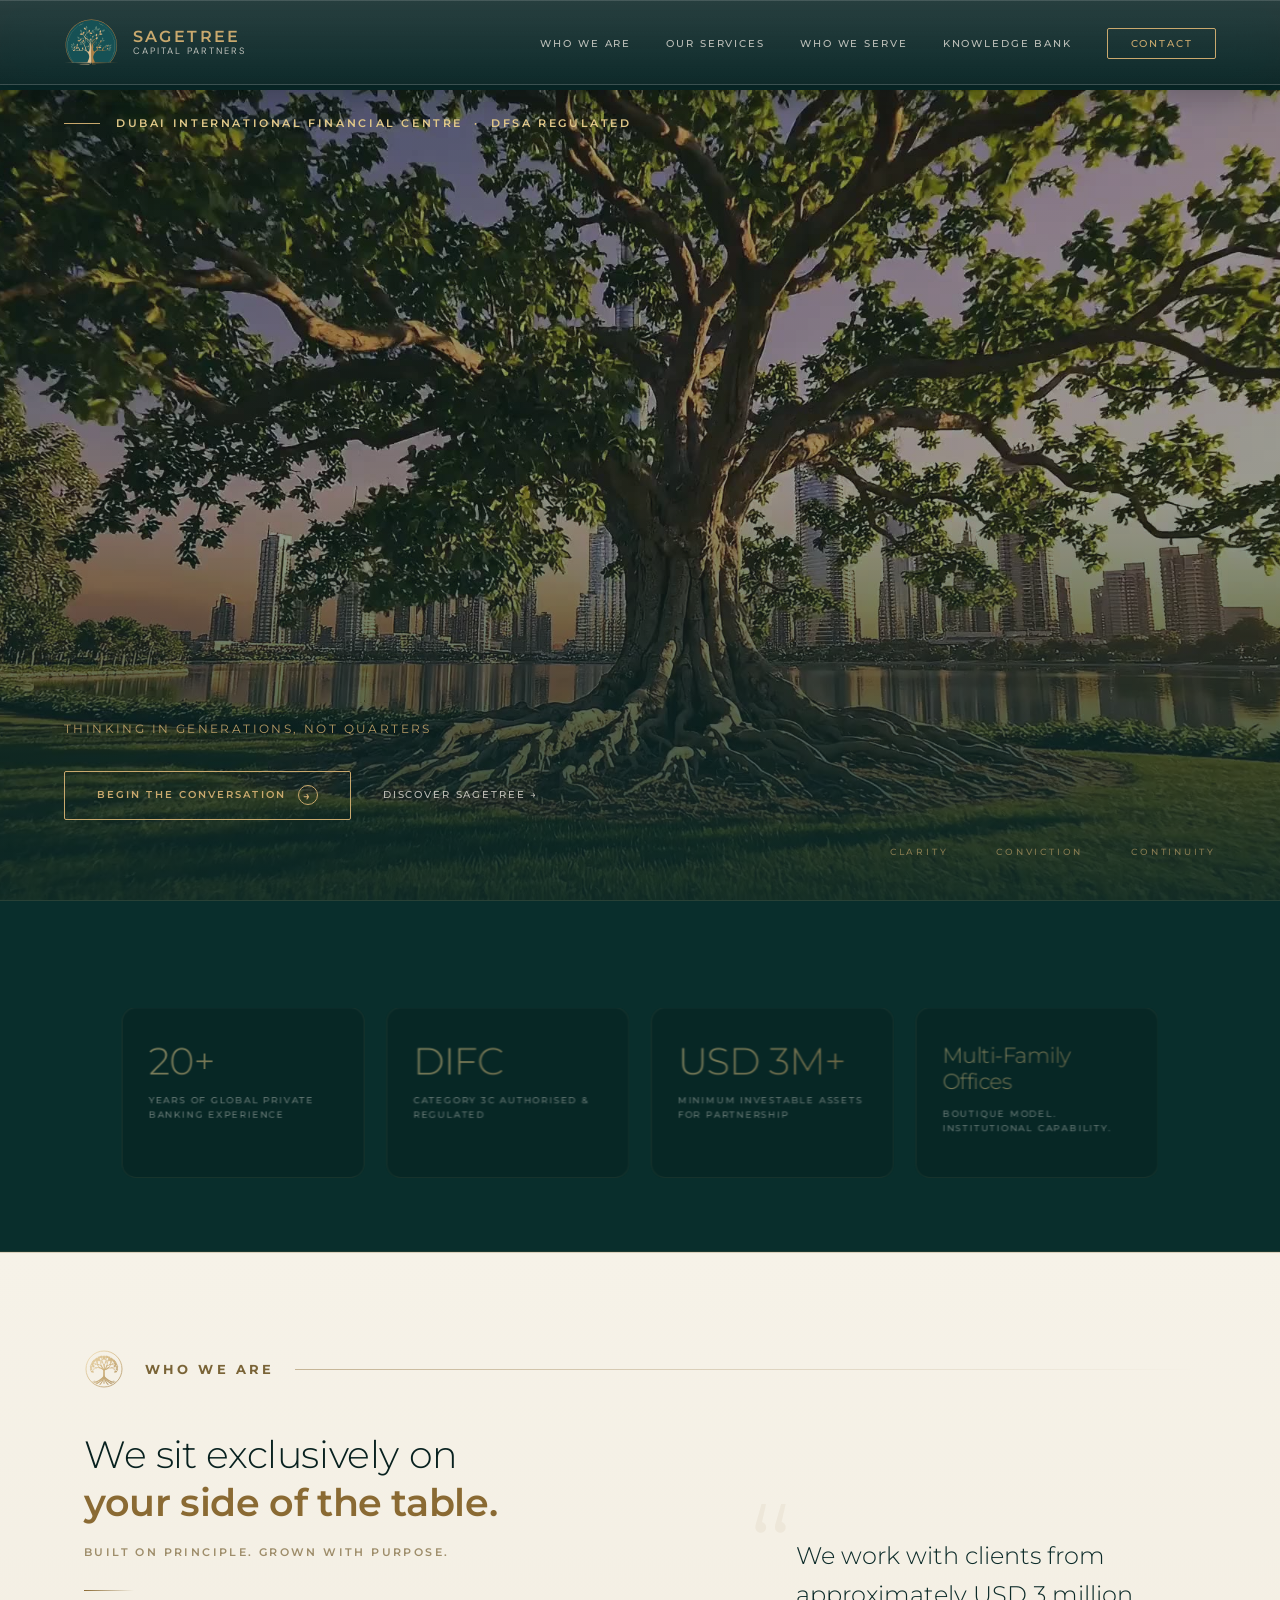
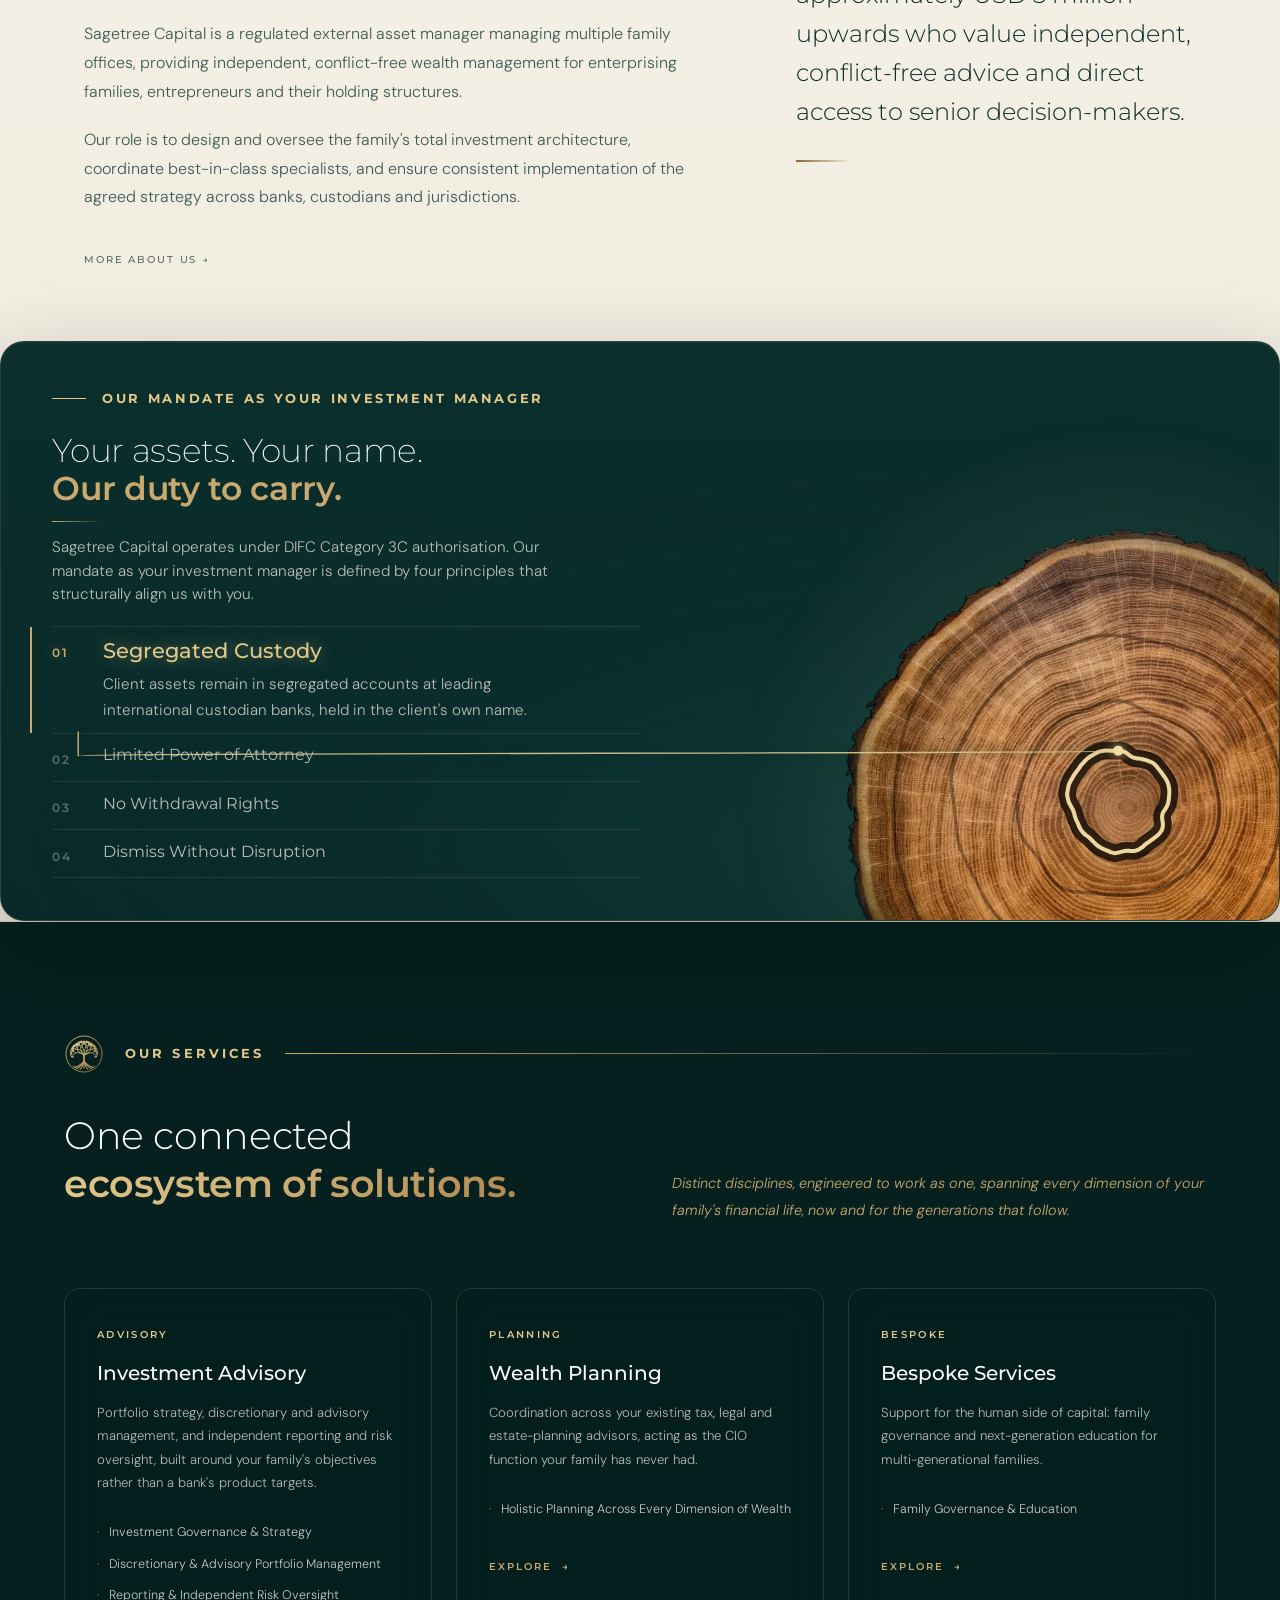
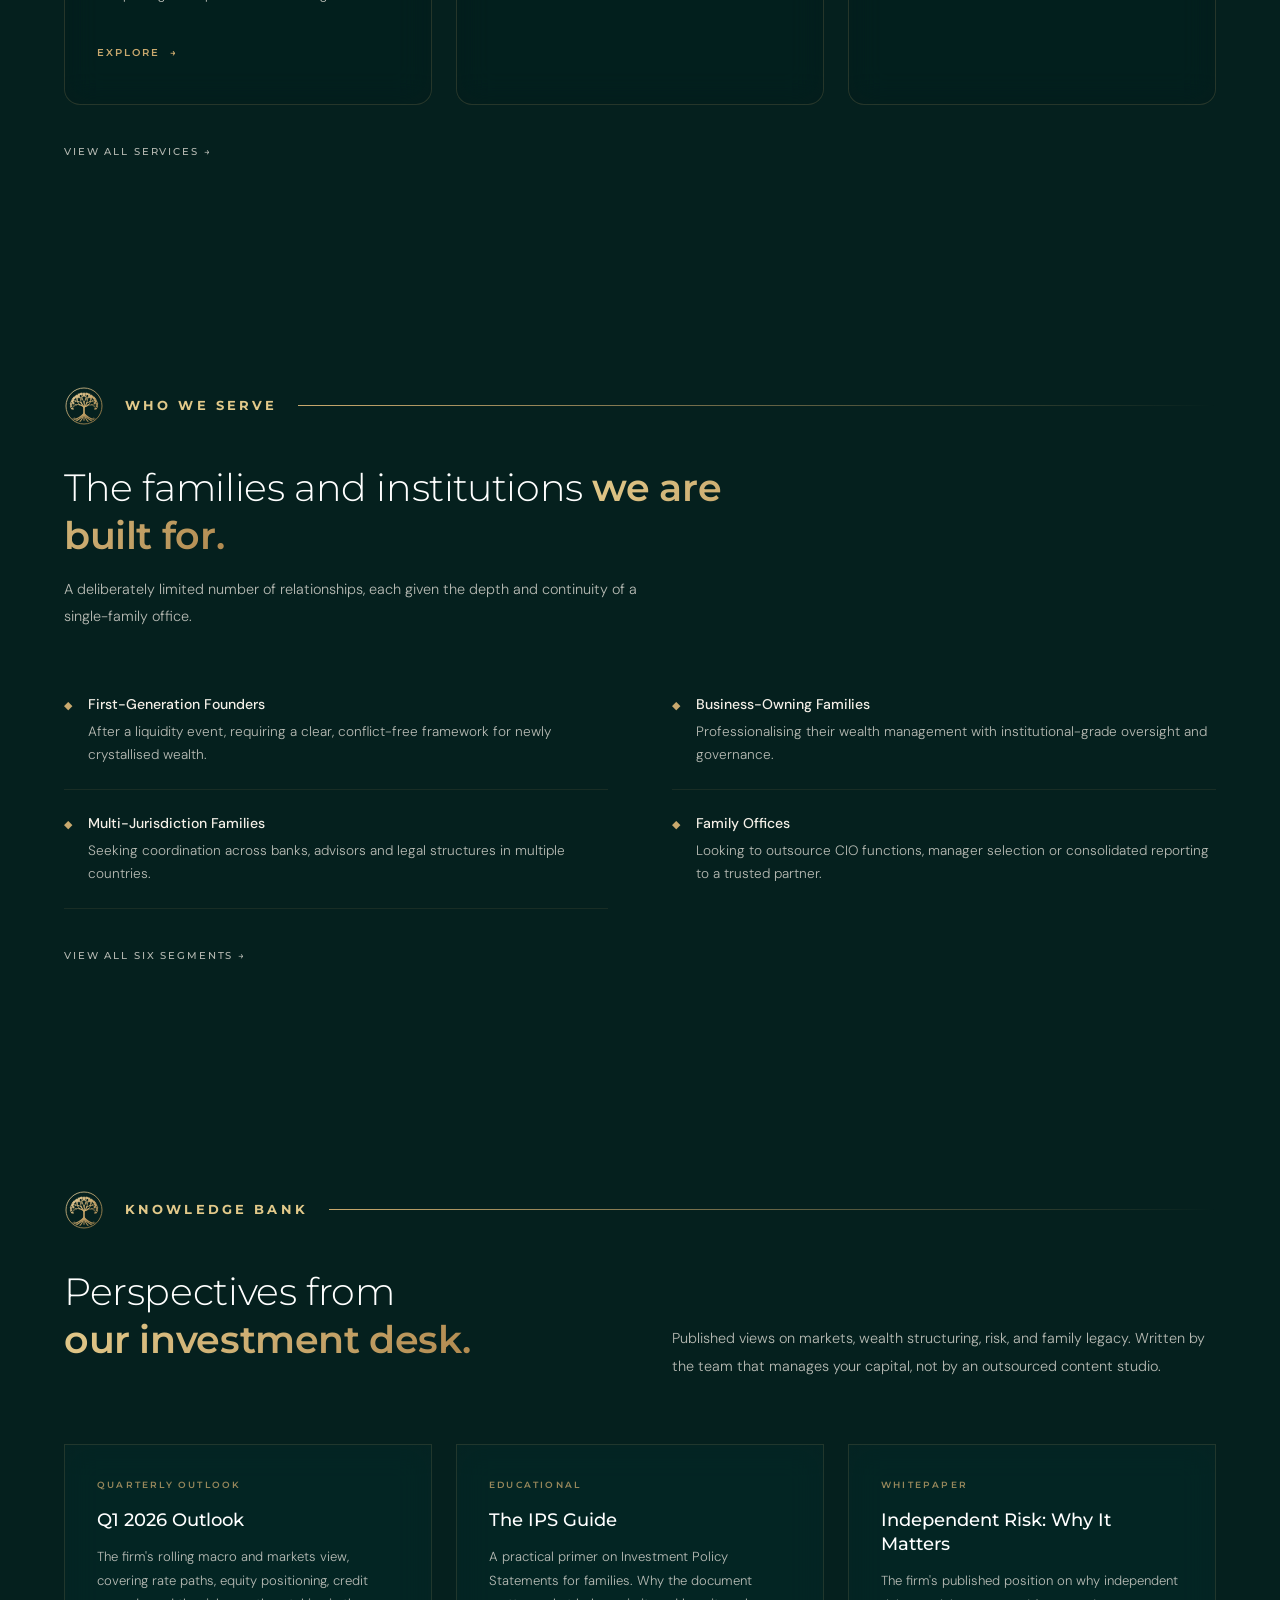
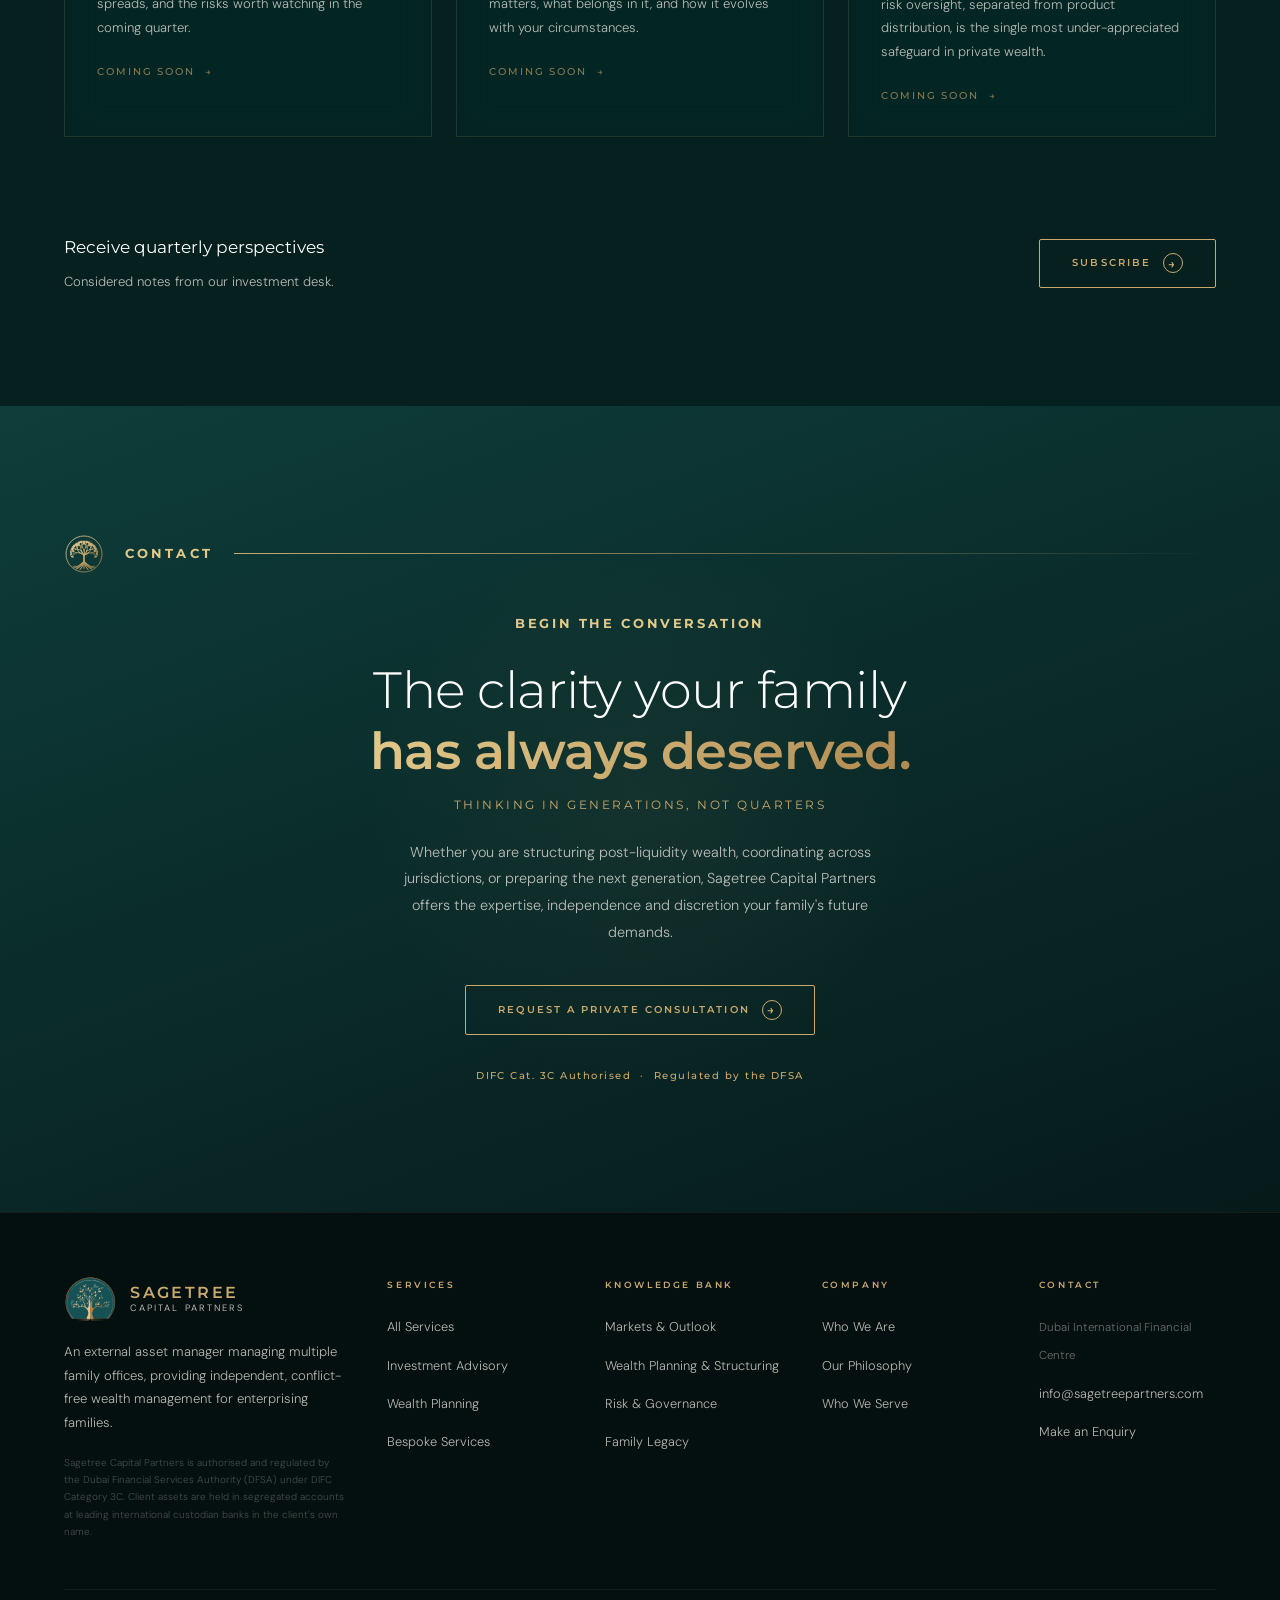
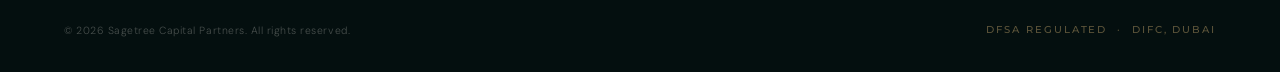
==== index.html @ c0adf14b "Hand the hero off to the stat cards as it docks The hero already resolved its surrounding ground to " ====
<!DOCTYPE html>
<html lang="en">
<head>
  <meta charset="UTF-8" />
  <meta name="viewport" content="width=device-width, initial-scale=1.0" />
  <title>Sagetree Capital Partners: Independent External Asset Manager</title>
  <link rel="icon" type="image/svg+xml" href="favicon.svg" />
  <link rel="icon" type="image/png" sizes="32x32" href="favicon-32.png" />
  <link rel="icon" href="favicon.ico" sizes="any" />
  <link rel="apple-touch-icon" href="apple-touch-icon.png" />
  <link rel="preload" as="image" href="hero-poster.jpg?v=2" fetchpriority="high" />
  <link rel="stylesheet" href="sections.css?v=18" />
  <meta name="description" content="Sagetree Capital Partners is an independent external asset manager in the DIFC, Dubai, delivering conflict-free investment advisory, wealth planning and bespoke services for families and institutions." />
  <meta property="og:type" content="website" />
  <meta property="og:site_name" content="Sagetree Capital Partners" />
  <meta property="og:title" content="Sagetree Capital Partners: Independent External Asset Manager" />
  <meta property="og:description" content="Sagetree Capital Partners is an independent external asset manager in the DIFC, Dubai, delivering conflict-free investment advisory, wealth planning and bespoke services for families and institutions." />
  <meta property="og:url" content="https://www.sagetreepartners.com/" />
  <meta property="og:image" content="https://www.sagetreepartners.com/og-image.png" />
  <meta property="og:image:width" content="1200" />
  <meta property="og:image:height" content="630" />
  <meta property="og:image:alt" content="Sagetree Capital Partners" />
  <meta name="twitter:card" content="summary_large_image" />
  <meta name="twitter:title" content="Sagetree Capital Partners: Independent External Asset Manager" />
  <meta name="twitter:description" content="Sagetree Capital Partners is an independent external asset manager in the DIFC, Dubai, delivering conflict-free investment advisory, wealth planning and bespoke services for families and institutions." />
  <meta name="twitter:image" content="https://www.sagetreepartners.com/og-image.png" />
  <link rel="canonical" href="https://www.sagetreepartners.com/" />
  <link rel="preconnect" href="https://fonts.googleapis.com" />
  <link rel="preconnect" href="https://fonts.gstatic.com" crossorigin />
  <link href="https://fonts.googleapis.com/css2?family=Montserrat:wght@200;300;400;500;600;700&family=DM+Sans:ital,wght@0,300;0,400;0,500;1,300&display=swap" rel="stylesheet" />
  <style>
    *, *::before, *::after { box-sizing: border-box; margin: 0; padding: 0; }
    :root {
      --teal-deep:  #082828; --teal-mid: #0e3d3a; --teal-light: #1a5550;
      --gold: #c9a96e; --gold-light: #e2c98a; --gold-glow: rgba(201,169,110,0.25);
      --cream: #f5f0e8; --white: #ffffff; --muted: rgba(245,240,232,0.74);
      --heading: 'Montserrat', sans-serif; --body: 'DM Sans', sans-serif;
      --hdr: 90px;
    }
    html { scroll-behavior: smooth; background: #05201e; }
    /* ── AMBIENT BACKGROUND GLOW ──────────────────── */
    .bg { position: fixed; inset: 0; z-index: -1; pointer-events: none; overflow: hidden; }
    .bg .orb { position: absolute; will-change: transform; }
    .bg .orb i { display: block; width: 100%; height: 100%; border-radius: 50%; will-change: transform, opacity; }
    .orb.a { width: 46vw; height: 46vw; top: -10vh; left: -8vw; }
    .orb.a i { background: radial-gradient(circle at center, rgba(201,169,110,0.30) 0%, rgba(201,169,110,0.13) 34%, transparent 62%); animation: breatheA 11s ease-in-out infinite; }
    .orb.b { width: 44vw; height: 44vw; top: -8vh; right: -10vw; }
    .orb.b i { background: radial-gradient(circle at center, rgba(26,90,84,0.72) 0%, rgba(26,90,84,0.32) 38%, transparent 64%); animation: breatheB 14s ease-in-out infinite; }
    .orb.c { width: 48vw; height: 48vw; bottom: -12vh; left: -6vw; }
    .orb.c i { background: radial-gradient(circle at center, rgba(226,201,138,0.22) 0%, rgba(226,201,138,0.09) 34%, transparent 60%); animation: breatheC 12.5s ease-in-out infinite; }
    .orb.d { width: 42vw; height: 42vw; bottom: -8vh; right: -6vw; }
    .orb.d i { background: radial-gradient(circle at center, rgba(32,100,92,0.78) 0%, rgba(32,100,92,0.34) 40%, transparent 64%); animation: breatheD 15.5s ease-in-out infinite; }
    @keyframes breatheA { 0%,100% { transform: translate(0,0) scale(0.9); opacity: .45 } 50% { transform: translate(3vw,2vh) scale(1.22); opacity: .95 } }
    @keyframes breatheB { 0%,100% { transform: translate(0,0) scale(1.16); opacity: .92 } 50% { transform: translate(-2vw,-2vh) scale(0.84); opacity: .5 } }
    @keyframes breatheC { 0%,100% { transform: translate(0,0) scale(0.88); opacity: .5 } 50% { transform: translate(2vw,-3vh) scale(1.18); opacity: .92 } }
    @keyframes breatheD { 0%,100% { transform: translate(0,0) scale(1.12); opacity: .55 } 50% { transform: translate(-3vw,2vh) scale(0.88); opacity: .95 } }
    @media (prefers-reduced-motion: reduce) { .bg .orb i { animation: none; } }
    body { background: transparent; color: var(--cream); font-family: var(--body); font-weight: 300; line-height: 1.75; overflow-x: hidden; }
    ::-webkit-scrollbar { width: 4px; } ::-webkit-scrollbar-track { background: var(--teal-deep); } ::-webkit-scrollbar-thumb { background: var(--gold); border-radius: 2px; }

    /* ── NAV ───────────────────────────────────────── */
    nav { position: fixed; top: 0; left: 0; right: 0; z-index: 999; display: flex; align-items: center; justify-content: space-between; padding: 1.2rem 4rem; background: linear-gradient(180deg, rgba(255,255,255,0.14) 0%, rgba(255,255,255,0.04) 100%), linear-gradient(180deg, rgba(6,28,28,0.72) 0%, rgba(6,28,28,0.62) 100%); backdrop-filter: blur(22px) saturate(180%); -webkit-backdrop-filter: blur(22px) saturate(180%); border-bottom: 1px solid rgba(255,255,255,0.09); box-shadow: 0 8px 30px rgba(3,18,18,0.28), inset 0 1px 0 rgba(255,255,255,0.14); transition: padding 0.4s ease, background 0.4s ease, box-shadow 0.4s ease, backdrop-filter 0.4s ease; }
    nav.scrolled { padding: 0.8rem 4rem; background: linear-gradient(180deg, rgba(255,255,255,0.16) 0%, rgba(255,255,255,0.05) 100%), linear-gradient(180deg, rgba(6,28,28,0.86) 0%, rgba(6,28,28,0.78) 100%); backdrop-filter: blur(30px) saturate(190%); -webkit-backdrop-filter: blur(30px) saturate(190%); box-shadow: 0 10px 38px rgba(3,18,18,0.40), inset 0 1px 0 rgba(255,255,255,0.16); }
    .nav-logo { display: flex; align-items: center; gap: 0.85rem; text-decoration: none; }
    .nav-logo img { height: 46px; width: auto; object-fit: contain; }
    .nav-logo-text { display: flex; flex-direction: column; line-height: 1.15; }
    .nav-logo-text span:first-child { font-family: var(--heading); font-size: 1rem; font-weight: 600; letter-spacing: 0.15em; text-transform: uppercase; color: var(--gold); }
    .nav-logo-text span:last-child { font-size: 0.58rem; font-weight: 400; letter-spacing: 0.22em; text-transform: uppercase; color: var(--muted); }
    .nav-links { display: flex; align-items: center; gap: 2.2rem; list-style: none; }
    .nav-links a { text-decoration: none; font-family: var(--heading); font-size: 0.65rem; font-weight: 500; letter-spacing: 0.18em; text-transform: uppercase; color: var(--muted); transition: color 0.3s; position: relative; }
    .nav-links a::after { content: ''; position: absolute; bottom: -4px; left: 0; right: 0; height: 1px; background: var(--gold); transform: scaleX(0); transform-origin: left; transition: transform 0.3s ease; }
    .nav-links a:hover { color: var(--gold); } .nav-links a:hover::after { transform: scaleX(1); }
    .nav-cta { padding: 0.5rem 1.4rem !important; border: 1px solid var(--gold) !important; color: var(--gold) !important; border-radius: 2px; transition: background 0.3s, color 0.3s, box-shadow 0.3s !important; cursor: pointer; }
    .nav-cta:hover { background: var(--gold) !important; color: var(--teal-deep) !important; box-shadow: 0 0 18px var(--gold-glow) !important; }
    .nav-cta::after { display: none !important; }

    /* ── HERO (VIDEO) ──────────────────────────────── */
    .hero { min-height: 100vh; display: flex; flex-direction: column; justify-content: flex-end; padding: calc(var(--hdr) + 1.5rem) 4rem 5rem; position: relative; overflow: hidden; background: var(--teal-deep); }
    .hero-video-wrap { position: absolute; top: var(--hdr); left: 0; right: 0; bottom: 0; z-index: 0; }
    .hero-video-wrap video { width: 100%; height: 100%; object-fit: cover; object-position: center top; opacity: 0.75; }
    .hero-overlay { position: absolute; top: var(--hdr); left: 0; right: 0; bottom: 0; background: linear-gradient(to top, rgba(8,40,40,0.85) 0%, rgba(8,40,40,0.2) 50%, rgba(8,40,40,0.15) 100%); z-index: 1; }
    .hero-content { position: relative; z-index: 2; max-width: 760px; display: flex; flex-direction: column; flex: 1; justify-content: space-between; }
    .hero-label { font-family: var(--heading); font-size: 0.68rem; font-weight: 600; letter-spacing: 0.24em; text-transform: uppercase; color: var(--gold-light); margin-bottom: 0.5rem; display: flex; align-items: center; gap: 1rem; }
    .hero-risk-strip { font-family: var(--heading); font-size: 0.55rem; font-weight: 400; letter-spacing: 0.28em; text-transform: uppercase; color: rgba(245,240,232,0.55); margin-bottom: 0; padding-left: 52px; }
    .hero-label::before { content: ''; display: block; width: 36px; height: 1px; background: var(--gold); }
    .hero-title { font-family: var(--heading); font-size: clamp(2.2rem, 4.5vw, 4rem); font-weight: 300; line-height: 1.18; color: var(--white); margin-bottom: 1rem; letter-spacing: -0.01em; text-shadow: 0 2px 20px rgba(6,28,28,0.7); }
    .hero-title strong { font-weight: 600; color: var(--gold); }
    .hero-tagline { font-family: var(--heading); font-size: 0.75rem; font-weight: 400; letter-spacing: 0.2em; text-transform: uppercase; color: var(--gold); opacity: 0.9; margin-bottom: 2rem; text-shadow: 0 1px 8px rgba(6,28,28,0.8); }
    .hero-subtitle { font-size: 0.95rem; font-weight: 300; line-height: 1.85; color: var(--muted); max-width: 580px; margin-bottom: 1.6rem; }
    .hero-bullets { list-style: none; margin-bottom: 2.8rem; }
    .hero-bullets li { font-size: 0.82rem; font-weight: 300; color: var(--muted); padding: 0.35rem 0; display: flex; align-items: flex-start; gap: 0.75rem; }
    .hero-bullets li::before { content: '·'; color: var(--gold); flex-shrink: 0; margin-top: 0.05rem; font-size: 1.4rem; line-height: 0.5; }
    .hero-actions { display: flex; align-items: center; gap: 2rem; flex-wrap: wrap; }
    .hero-pillars { position: absolute; bottom: 2.5rem; right: 4rem; display: flex; gap: 3rem; z-index: 2; }
    .hero-pillar { font-family: var(--heading); font-size: 0.58rem; font-weight: 500; letter-spacing: 0.3em; text-transform: uppercase; color: var(--gold); opacity: 0.6; }

    /* ── BUTTONS ───────────────────────────────────── */
    .btn-primary { display: inline-flex; align-items: center; gap: 0.75rem; padding: 0.85rem 2rem; background: transparent; border: 1px solid var(--gold); color: var(--gold); text-decoration: none; font-family: var(--heading); font-size: 0.65rem; font-weight: 600; letter-spacing: 0.2em; text-transform: uppercase; border-radius: 2px; transition: all 0.35s ease; position: relative; overflow: hidden; cursor: pointer; }
    .btn-primary::before { content: ''; position: absolute; inset: 0; background: var(--gold); transform: translateX(-101%); transition: transform 0.35s ease; z-index: 0; }
    .btn-primary span, .btn-primary .arrow-icon { position: relative; z-index: 1; }
    .btn-primary:hover { color: var(--teal-deep); box-shadow: 0 0 24px var(--gold-glow); } .btn-primary:hover::before { transform: translateX(0); }
    .arrow-icon { width: 20px; height: 20px; border: 1px solid currentColor; border-radius: 50%; display: flex; align-items: center; justify-content: center; font-size: 0.75rem; transition: transform 0.3s; }
    .btn-primary:hover .arrow-icon { transform: rotate(45deg); }
    .btn-ghost { font-family: var(--heading); font-size: 0.65rem; font-weight: 500; letter-spacing: 0.18em; text-transform: uppercase; color: var(--muted); text-decoration: none; display: flex; align-items: center; gap: 0.5rem; transition: color 0.3s; background: none; border: none; cursor: pointer; }
    .btn-ghost:hover { color: var(--gold); }

    /* ── SECTION COMMONS ───────────────────────────── */
    section { padding: 7rem 4rem; }
    .section-label { font-family: var(--heading); font-size: 0.82rem; font-weight: 700; letter-spacing: 0.2em; text-transform: uppercase; color: var(--gold-light); margin-bottom: 1.4rem; display: flex; align-items: center; gap: 1rem; }
    .who-sub .section-label { font-size: 0.72rem; font-weight: 600; }
    .section-label::before { content: ''; display: inline-block; width: 34px; height: 1px; background: var(--gold-light); }
    .chapter-bar { display: flex; align-items: center; gap: 1.3rem; margin-bottom: 2.4rem; }
    .cb-num { font-family: var(--heading); font-size: 1.5rem; font-weight: 300; line-height: 1; background: linear-gradient(125deg, var(--gold-light) 0%, var(--gold) 55%, #b0894f 100%); -webkit-background-clip: text; background-clip: text; -webkit-text-fill-color: transparent; color: transparent; }
    .cb-name { font-family: var(--heading); font-size: 0.82rem; font-weight: 700; letter-spacing: 0.24em; text-transform: uppercase; color: var(--gold-light); white-space: nowrap; }
    .cb-rule { flex: 1; height: 1px; background: linear-gradient(90deg, var(--gold), transparent); }
    .cb-tree { display: inline-flex; align-items: center; }
    .cb-tree svg { width: 40px; height: 40px; display: block; }
    .section-title { font-family: var(--heading); font-size: clamp(1.8rem, 3vw, 2.6rem); font-weight: 300; line-height: 1.25; color: var(--white); margin-bottom: 1rem; letter-spacing: -0.01em; }
    .section-title strong { font-weight: 600; background: linear-gradient(125deg, var(--gold-light) 0%, var(--gold) 55%, #b0894f 100%); -webkit-background-clip: text; background-clip: text; -webkit-text-fill-color: transparent; color: transparent; }
    .who-sub .section-title strong { background: none; -webkit-text-fill-color: var(--white); color: var(--white); }
    .section-tagline { font-family: var(--heading); font-size: 0.68rem; font-weight: 500; letter-spacing: 0.22em; text-transform: uppercase; color: var(--gold); opacity: 0.7; margin-bottom: 1rem; }
    .section-desc { font-size: 0.9rem; font-weight: 300; color: var(--muted); line-height: 1.9; max-width: 600px; }
    .gold-line { width: 50px; height: 1px; background: linear-gradient(90deg, var(--gold), transparent); margin: 1.8rem 0; }

    /* ── STATS ─────────────────────────────────────── */
    .stats-section { background: rgba(14,61,58,0.5); padding: 5rem 4rem; border-top: 1px solid rgba(201,169,110,0.16); border-bottom: 1px solid rgba(201,169,110,0.1); }
    .stats-grid { display: grid; grid-template-columns: repeat(4,1fr); gap: 1.5rem; perspective: 1200px; }
    .stat-card { position: relative; background: rgba(6,26,26,0.55); backdrop-filter: blur(18px) saturate(150%); -webkit-backdrop-filter: blur(18px) saturate(150%); border: 1px solid rgba(201,169,110,0.18); border-radius: 16px; padding: 2.4rem 1.8rem; min-height: 190px; display: flex; align-items: flex-start; overflow: hidden; transform-style: preserve-3d; transition: transform 0.2s ease, box-shadow 0.4s ease, border-color 0.4s ease; will-change: transform; box-shadow: inset 0 1px 0 rgba(255,255,255,0.04); }
    .stat-card::before { content: ''; position: absolute; inset: 0; background: radial-gradient(340px circle at var(--mx,50%) var(--my,0%), rgba(201,169,110,0.18), transparent 60%); opacity: 0; transition: opacity 0.4s; pointer-events: none; }
    .stat-card:hover { border-color: rgba(201,169,110,0.5); box-shadow: 0 26px 55px -22px rgba(0,0,0,0.7), 0 0 34px rgba(201,169,110,0.10); }
    .stat-card:hover::before { opacity: 1; }
    .stat-card-inner { transform: translateZ(26px); display: flex; flex-direction: column; position: relative; z-index: 1; }
    .stat-number { font-family: var(--heading); font-size: clamp(2rem, 3.3vw, 3rem); font-weight: 300; line-height: 1; display: block; margin-bottom: 0.9rem; letter-spacing: -0.02em; background: linear-gradient(125deg, var(--gold-light) 0%, var(--gold) 55%, #b0894f 100%); -webkit-background-clip: text; background-clip: text; -webkit-text-fill-color: transparent; color: transparent; }
    .stat-number--sm { font-size: clamp(1.25rem, 1.9vw, 1.65rem); line-height: 1.18; }
    .stat-label { font-family: var(--heading); font-size: 0.62rem; font-weight: 500; letter-spacing: 0.18em; text-transform: uppercase; color: var(--muted); line-height: 1.6; }

    /* ── WHO WE ARE ────────────────────────────────── */
    #serve { scroll-margin-top: 110px; }
    .who-sub { margin-top: 5rem; padding-top: 5rem; border-top: 1px solid rgba(201,169,110,0.10); scroll-margin-top: 100px; }
    .serve-grid { display: grid; grid-template-columns: 1fr 1fr; gap: 0 4rem; margin-top: 2.5rem; }
    .who-grid { display: grid; grid-template-columns: 1fr 1fr; gap: 6rem; align-items: start; }
    .who-left { }
    .who-body { font-size: 0.9rem; font-weight: 300; color: var(--muted); line-height: 1.95; }
    .who-body p + p { margin-top: 1.2rem; }
    .who-highlight { background: var(--teal-mid); border-left: 2px solid var(--gold); padding: 1.5rem 2rem; margin: 2rem 0; font-size: 0.88rem; font-weight: 400; color: var(--cream); line-height: 1.8; font-style: italic; }
    .who-right { }
    .clients-title { font-family: var(--heading); font-size: 0.6rem; font-weight: 600; letter-spacing: 0.3em; text-transform: uppercase; color: var(--gold); margin-bottom: 1.5rem; }
    .client-type { padding: 1.4rem 0; border-bottom: 1px solid rgba(201,169,110,0.1); display: flex; align-items: flex-start; gap: 1rem; }
    .client-type:last-child { border-bottom: none; }
    .client-type-icon { color: var(--gold); font-size: 0.7rem; margin-top: 0.2rem; flex-shrink: 0; }
    .client-type-text { font-size: 0.85rem; font-weight: 300; color: var(--muted); line-height: 1.7; }
    .client-type-text strong { font-weight: 500; color: var(--cream); display: block; margin-bottom: 0.2rem; font-size: 0.88rem; }
    .who-intro-grid { display: grid; grid-template-columns: 1.25fr 0.9fr; gap: 5rem; align-items: center; }
    .who-pull { position: relative; padding-left: 2rem; }
    .who-pull::before { content: '\201C'; position: absolute; top: -3rem; left: -1rem; font-family: var(--heading); font-size: 8rem; line-height: 1; color: var(--gold); opacity: 0.22; pointer-events: none; }
    .who-pull blockquote { margin: 0; }
    .who-pull blockquote p { font-family: var(--heading); font-weight: 300; font-size: 1.5rem; line-height: 1.62; color: var(--cream); }
    .who-pull-rule { width: 56px; height: 2px; background: linear-gradient(90deg, var(--gold), transparent); margin-top: 1.8rem; }

    /* ── SERVICES ──────────────────────────────────── */
    .services-header { display: grid; grid-template-columns: 1fr 1fr; gap: 4rem; align-items: end; margin-bottom: 4rem; }
    .services-grid { display: grid; grid-template-columns: repeat(3, 1fr); gap: 1px; background: rgba(201,169,110,0.08); }
    .service-card { background: rgba(8,40,40,0.95); padding: 2.5rem; position: relative; overflow: hidden; transition: background 0.4s; cursor: default; }
    .service-card::before { content: ''; position: absolute; top: 0; left: 0; right: 0; height: 2px; background: var(--gold); transform: scaleX(0); transform-origin: left; transition: transform 0.5s ease; }
    .service-card:hover { background: rgba(14,61,58,0.95); } .service-card:hover::before { transform: scaleX(1); }
    .service-card.wide { grid-column: span 2; }
    .service-num { font-family: var(--heading); font-size: 0.62rem; font-weight: 600; letter-spacing: 0.2em; color: var(--gold); opacity: 0.45; margin-bottom: 1.2rem; }
    .service-title { font-family: var(--heading); font-size: 1.05rem; font-weight: 500; color: var(--white); margin-bottom: 0.9rem; line-height: 1.35; }
    .service-desc { font-size: 0.82rem; font-weight: 300; color: var(--muted); line-height: 1.85; margin-bottom: 1.5rem; }
    .service-bullets { list-style: none; }
    .service-bullets li { font-size: 0.78rem; font-weight: 300; color: var(--muted); padding: 0.3rem 0; display: flex; gap: 0.7rem; align-items: flex-start; line-height: 1.6; }
    .service-bullets li::before { content: '·'; color: var(--gold); flex-shrink: 0; font-size: 1.1rem; line-height: 1.2; }

    /* ── PHILOSOPHY ────────────────────────────────── */
    .philosophy-section { background: var(--teal-deep); }
    .philosophy-grid { display: grid; grid-template-columns: 1fr 1fr; gap: 6rem; align-items: start; margin-top: 3.5rem; }
    .philosophy-block { background: rgba(6,26,26,0.42); border: 1px solid rgba(201,169,110,0.16); border-radius: 12px; padding: 1.9rem 2rem; position: relative; overflow: hidden; transition: border-color 0.35s, box-shadow 0.35s; will-change: transform; }
    .philosophy-block:hover { border-color: rgba(201,169,110,0.42); box-shadow: 0 18px 38px -20px rgba(0,0,0,0.65); }
    .philosophy-block + .philosophy-block { margin-top: 1.6rem; }
    .philosophy-block::before, .philosophy-right::before { content: ''; position: absolute; inset: 0; z-index: 0; background: radial-gradient(300px circle at var(--mx,50%) var(--my,0%), rgba(201,169,110,0.16), transparent 60%); opacity: 0; transition: opacity 0.4s; pointer-events: none; }
    .philosophy-block:hover::before, .philosophy-right:hover::before { opacity: 1; }
    .philosophy-block > *, .philosophy-right > * { position: relative; z-index: 1; }
    .phil-title { font-family: var(--heading); font-size: 0.95rem; font-weight: 600; color: var(--white); margin-bottom: 0.6rem; }
    .phil-desc { font-size: 0.85rem; font-weight: 300; color: var(--muted); line-height: 1.9; }
    .phil-points { list-style: none; margin-top: 0.8rem; }
    .phil-points li { font-size: 0.82rem; font-weight: 300; color: var(--muted); padding: 0.28rem 0; display: flex; gap: 0.7rem; }
    .phil-points li::before { content: '·'; color: var(--gold); flex-shrink: 0; font-size: 1.4rem; line-height: 0.5; }
    .philosophy-right { background: rgba(14,61,58,0.45); backdrop-filter: blur(16px) saturate(150%); -webkit-backdrop-filter: blur(16px) saturate(150%); padding: 3rem; border: 1px solid rgba(201,169,110,0.12); border-radius: 14px; position: relative; overflow: hidden; transition: border-color 0.35s, box-shadow 0.35s; will-change: transform; }
    .philosophy-right:hover { border-color: rgba(201,169,110,0.4); box-shadow: 0 26px 55px -22px rgba(0,0,0,0.7); }
    .phil-quote { font-family: var(--heading); font-size: 1.5rem; font-weight: 200; color: var(--white); line-height: 1.45; margin-bottom: 2rem; letter-spacing: -0.01em; }
    .phil-quote em { font-style: italic; color: var(--gold); }

    /* ── PROCESS ───────────────────────────────────── */
    .process-section { background: var(--teal-mid); border-top: 1px solid rgba(201,169,110,0.1); }
    .process-num { font-family: var(--heading); font-size: 2.5rem; font-weight: 200; color: var(--gold); opacity: 0.25; line-height: 1; margin-bottom: 1.2rem; display: block; }
    .process-title { font-family: var(--heading); font-size: 0.78rem; font-weight: 600; letter-spacing: 0.1em; text-transform: uppercase; color: var(--white); margin-bottom: 0.8rem; }
    .process-desc { font-size: 0.78rem; font-weight: 300; color: var(--muted); line-height: 1.75; }

    /* ── CUSTODY / REGULATORY ──────────────────────── */
    .custody-section { background: #061a1a; padding: 5rem 4rem; border-top: 1px solid rgba(201,169,110,0.1); }
    .custody-inner { display: grid; grid-template-columns: 1fr 1fr; gap: 5rem; align-items: center; }
    .custody-text { }
    .custody-badge { display: inline-flex; align-items: center; gap: 0.8rem; background: rgba(201,169,110,0.08); border: 1px solid rgba(201,169,110,0.2); padding: 0.7rem 1.2rem; margin-bottom: 2rem; }
    .custody-badge-dot { width: 6px; height: 6px; border-radius: 50%; background: var(--gold); }
    .custody-badge-text { font-family: var(--heading); font-size: 0.6rem; font-weight: 600; letter-spacing: 0.25em; text-transform: uppercase; color: var(--gold); }
    .custody-body { font-size: 0.88rem; font-weight: 300; color: var(--muted); line-height: 1.9; }
    .custody-body p + p { margin-top: 1rem; }
    .custody-right { }
    .fit-card { padding: 2rem; border: 1px solid rgba(201,169,110,0.15); margin-bottom: 1rem; }
    .fit-card-title { font-family: var(--heading); font-size: 0.65rem; font-weight: 600; letter-spacing: 0.2em; text-transform: uppercase; color: var(--gold); margin-bottom: 0.8rem; }
    .fit-card-body { font-size: 0.84rem; font-weight: 300; color: var(--muted); line-height: 1.8; }

    /* ── CTA ───────────────────────────────────────── */
    .cta-section { background: linear-gradient(160deg, var(--teal-mid) 0%, #061a1a 100%); text-align: center; padding: 8rem 4rem; position: relative; overflow: hidden; }
    .cta-section::before { content: ''; position: absolute; top: 50%; left: 50%; transform: translate(-50%,-50%); width: 600px; height: 600px; background: radial-gradient(circle, rgba(201,169,110,0.05) 0%, transparent 65%); pointer-events: none; }
    .cta-label { font-family: var(--heading); font-size: 0.82rem; font-weight: 700; letter-spacing: 0.2em; text-transform: uppercase; color: var(--gold-light); margin-bottom: 1.5rem; position: relative; z-index: 1; }
    .cta-title { font-family: var(--heading); font-size: clamp(2rem, 4vw, 3.2rem); font-weight: 300; color: var(--white); line-height: 1.2; margin-bottom: 0.8rem; letter-spacing: -0.01em; position: relative; z-index: 1; }
    .cta-title strong { font-weight: 600; background: linear-gradient(125deg, var(--gold-light) 0%, var(--gold) 55%, #b0894f 100%); -webkit-background-clip: text; background-clip: text; -webkit-text-fill-color: transparent; color: transparent; }
    .cta-tagline { font-family: var(--heading); font-size: 0.72rem; font-weight: 400; letter-spacing: 0.22em; text-transform: uppercase; color: var(--gold); opacity: 0.65; margin-bottom: 1.5rem; position: relative; z-index: 1; }
    .cta-sub { font-size: 0.9rem; font-weight: 300; color: var(--muted); max-width: 500px; margin: 0 auto 2.5rem; line-height: 1.85; position: relative; z-index: 1; }
    .cta-minimum { font-family: var(--heading); font-size: 0.62rem; font-weight: 500; letter-spacing: 0.15em; color: var(--gold); opacity: 0.5; margin-top: 2rem; position: relative; z-index: 1; }
    .cta-buttons { display: flex; gap: 1.5rem; justify-content: center; flex-wrap: wrap; position: relative; z-index: 1; }

    /* ── FOOTER ────────────────────────────────────── */
    footer { background: #040f0f; border-top: 1px solid rgba(201,169,110,0.1); padding: 4rem 4rem 2rem; }
    .footer-grid { display: grid; grid-template-columns: 1.6fr 1fr 1fr 1fr 1fr; gap: 2.5rem; margin-bottom: 3rem; }
    .footer-tagline { font-size: 0.82rem; font-weight: 300; color: var(--muted); line-height: 1.8; margin-bottom: 1.2rem; }
    .footer-regulatory { font-size: 0.62rem; font-weight: 300; color: rgba(245,240,232,0.28); line-height: 1.75; }
    .footer-col-title { font-family: var(--heading); font-size: 0.58rem; font-weight: 600; letter-spacing: 0.28em; text-transform: uppercase; color: var(--gold); margin-bottom: 1.2rem; }
    .footer-links { list-style: none; } .footer-links li { margin-bottom: 0.65rem; }
    .footer-links a { font-size: 0.8rem; font-weight: 300; color: var(--muted); text-decoration: none; transition: color 0.3s; } .footer-links a:hover { color: var(--gold); }
    .footer-bottom { border-top: 1px solid rgba(201,169,110,0.08); padding-top: 2rem; display: flex; justify-content: space-between; align-items: center; }
    .footer-copy { font-size: 0.65rem; font-weight: 300; color: rgba(245,240,232,0.28); letter-spacing: 0.05em; }
    .footer-difc { font-family: var(--heading); font-size: 0.6rem; font-weight: 500; letter-spacing: 0.2em; text-transform: uppercase; color: var(--gold); opacity: 0.45; }

    /* ── MODAL ─────────────────────────────────────── */
    .modal-overlay { position: fixed; inset: 0; z-index: 2000; background: rgba(4,15,15,0.9); backdrop-filter: blur(12px); display: flex; align-items: center; justify-content: center; opacity: 0; pointer-events: none; transition: opacity 0.4s ease; }
    .modal-overlay.open { opacity: 1; pointer-events: all; }
    .modal { background: linear-gradient(145deg, #0e3d3a, #082828); border: 1px solid rgba(201,169,110,0.18); width: 90%; max-width: 820px; display: grid; grid-template-columns: 1fr 1.2fr; position: relative; transform: translateY(30px); transition: transform 0.4s ease; overflow: hidden; }
    .modal-overlay.open .modal { transform: translateY(0); }
    .modal-close { position: absolute; top: 1.2rem; right: 1.4rem; background: none; border: none; color: var(--muted); font-size: 1.4rem; cursor: pointer; transition: color 0.3s; z-index: 10; line-height: 1; }
    .modal-close:hover { color: var(--gold); }
    .modal-left { background: linear-gradient(160deg, var(--teal-light), var(--teal-mid)); padding: 3.5rem 2.5rem; display: flex; flex-direction: column; justify-content: space-between; position: relative; overflow: hidden; }
    .modal-left::before { content: ''; position: absolute; bottom: -60px; left: -60px; width: 220px; height: 220px; border: 1px solid rgba(201,169,110,0.15); border-radius: 50%; }
    .modal-left::after { content: ''; position: absolute; bottom: -30px; left: -30px; width: 160px; height: 160px; border: 1px solid rgba(201,169,110,0.1); border-radius: 50%; }
    .modal-left-title { font-family: var(--heading); font-size: 2rem; font-weight: 300; color: var(--white); line-height: 1.25; margin-bottom: 1rem; }
    .modal-left-sub { font-size: 0.82rem; font-weight: 300; color: var(--muted); line-height: 1.8; }
    .modal-pillars { display: flex; flex-direction: column; gap: 0.5rem; margin-top: 2.5rem; }
    .modal-pillar { font-family: var(--heading); font-size: 0.58rem; font-weight: 500; letter-spacing: 0.25em; text-transform: uppercase; color: var(--gold); opacity: 0.7; }
    .modal-right { padding: 3.5rem 2.5rem; }
    .modal-right-title { font-family: var(--heading); font-size: 0.62rem; font-weight: 600; letter-spacing: 0.28em; text-transform: uppercase; color: var(--gold); margin-bottom: 2rem; }
    .form-group { margin-bottom: 1.4rem; }
    .form-group input, .form-group textarea { width: 100%; background: transparent; border: none; border-bottom: 1px solid rgba(201,169,110,0.22); padding: 0.7rem 0; color: var(--cream); font-family: var(--body); font-size: 0.85rem; font-weight: 300; outline: none; transition: border-color 0.3s; }
    .form-group input::placeholder, .form-group textarea::placeholder { color: rgba(245,240,232,0.28); font-size: 0.82rem; }
    .form-group input:focus, .form-group textarea:focus { border-bottom-color: var(--gold); }
    .form-group textarea { resize: vertical; height: 160px; }
    .char-count { font-family: var(--heading); font-size: 0.58rem; color: rgba(245,240,232,0.4); text-align: right; margin-top: 0.45rem; letter-spacing: 0.05em; }
    .char-count.near { color: var(--gold); }
    .input-error { border-bottom-color: rgba(255,100,100,0.6) !important; }
    .form-submit { width: 100%; padding: 0.9rem; background: var(--gold); color: var(--teal-deep); border: none; cursor: pointer; font-family: var(--heading); font-size: 0.65rem; font-weight: 700; letter-spacing: 0.2em; text-transform: uppercase; display: flex; align-items: center; justify-content: center; gap: 0.7rem; transition: background 0.3s, box-shadow 0.3s; margin-top: 0.5rem; }
    .form-submit:hover { background: var(--gold-light); box-shadow: 0 0 22px var(--gold-glow); }
    .form-note { font-size: 0.58rem; color: rgba(245,240,232,0.28); margin-top: 0.9rem; line-height: 1.65; }
    .form-success { display: none; text-align: center; padding: 3rem 0; }
    .form-success.show { display: block; }
    .form-success-icon { font-size: 2.2rem; margin-bottom: 1rem; color: var(--gold); }
    .form-success-title { font-family: var(--heading); font-size: 1.4rem; font-weight: 300; color: var(--white); margin-bottom: 0.5rem; }
    .form-success-sub { font-size: 0.8rem; color: var(--muted); line-height: 1.7; }

    /* Mobile hero title - hidden on desktop */
    .hero-mobile-title { display: none; font-family: var(--heading); font-size: 2.2rem; font-weight: 300; line-height: 1.2; color: var(--white); margin-bottom: 0.8rem; letter-spacing: -0.01em; }
    .hero-mobile-title strong { font-weight: 600; color: var(--gold); }

    /* ── OUR MANDATE ──────────────────────────────── */
    .mandate-section { background: #061a1a; padding: 7rem 4rem; border-top: 1px solid rgba(201,169,110,0.1); }
    .mandate-inner { display: grid; grid-template-columns: 1fr 1.2fr; gap: 5rem; align-items: start; }
    .mandate-text { }
    .mandate-body { font-size: 0.88rem; font-weight: 300; color: var(--muted); line-height: 1.9; }
    .mandate-pillars { display: grid; grid-template-columns: 1fr 1fr; gap: 1rem; perspective: 1200px; }
    .mandate-pillar { padding: 2rem; border: 1px solid rgba(201,169,110,0.15); border-radius: 14px; background: rgba(14,61,58,0.3); backdrop-filter: blur(16px) saturate(150%); -webkit-backdrop-filter: blur(16px) saturate(150%); position: relative; overflow: hidden; will-change: transform; transform-style: preserve-3d; transition: transform 0.2s ease, border-color 0.4s, box-shadow 0.4s; }
    .mandate-pillar:hover { border-color: rgba(201,169,110,0.5); box-shadow: 0 24px 50px -22px rgba(0,0,0,0.65); }
    .mandate-pillar::before { content: ''; position: absolute; inset: 0; z-index: 0; background: radial-gradient(320px circle at var(--mx,50%) var(--my,0%), rgba(201,169,110,0.16), transparent 60%); opacity: 0; transition: opacity 0.4s; pointer-events: none; }
    .mandate-pillar:hover::before { opacity: 1; }
    .mandate-pillar > * { position: relative; z-index: 1; }
    .mandate-num { font-family: var(--heading); font-size: 0.62rem; font-weight: 600; letter-spacing: 0.2em; color: var(--gold); opacity: 0.45; margin-bottom: 0.9rem; }
    .mandate-title { font-family: var(--heading); font-size: 0.98rem; font-weight: 500; color: var(--white); margin-bottom: 0.7rem; line-height: 1.35; }
    .mandate-desc { font-size: 0.8rem; font-weight: 300; color: var(--muted); line-height: 1.75; }

    /* ── KNOWLEDGE BANK ───────────────────────────── */
    .knowledge-section { padding: 7rem 4rem; }
    .knowledge-header { display: grid; grid-template-columns: 1fr 1fr; gap: 4rem; align-items: end; margin-bottom: 4rem; }
    .knowledge-featured { display: grid; grid-template-columns: repeat(3,1fr); gap: 1.5rem; margin-bottom: 4rem; }
    .knowledge-card { padding: 2rem; background: rgba(8,40,40,0.45); backdrop-filter: blur(16px) saturate(150%); -webkit-backdrop-filter: blur(16px) saturate(150%); border: 1px solid rgba(201,169,110,0.15); transition: border-color 0.3s, box-shadow 0.4s, background 0.3s; cursor: pointer; position: relative; overflow: hidden; will-change: transform; }
    .knowledge-card:hover { border-color: rgba(201,169,110,0.4); background: rgba(8,40,40,0.75); box-shadow: 0 22px 48px -22px rgba(0,0,0,0.65); }
    .knowledge-card::before { content: ''; position: absolute; inset: 0; z-index: 0; background: radial-gradient(320px circle at var(--mx,50%) var(--my,0%), rgba(201,169,110,0.18), transparent 60%); opacity: 0; transition: opacity 0.4s; pointer-events: none; }
    .knowledge-card:hover::before { opacity: 1; }
    .knowledge-card > * { position: relative; z-index: 1; }
    .knowledge-tag { font-family: var(--heading); font-size: 0.55rem; font-weight: 600; letter-spacing: 0.25em; text-transform: uppercase; color: var(--gold); opacity: 0.75; margin-bottom: 1rem; }
    .knowledge-title { font-family: var(--heading); font-size: 1.15rem; font-weight: 500; color: var(--white); line-height: 1.3; margin-bottom: 0.8rem; }
    .knowledge-excerpt { font-size: 0.82rem; font-weight: 300; color: var(--muted); line-height: 1.8; margin-bottom: 1.5rem; }
    .knowledge-cta { font-family: var(--heading); font-size: 0.6rem; font-weight: 500; letter-spacing: 0.2em; text-transform: uppercase; color: var(--gold); opacity: 0.65; }
    .knowledge-pillar { font-family: var(--heading); font-size: 0.75rem; font-weight: 400; letter-spacing: 0.1em; color: var(--cream); padding: 0.5rem 0; }
    .knowledge-subscribe { display: flex; align-items: center; justify-content: space-between; gap: 2rem; padding: 2rem 0 0; flex-wrap: wrap; }
    .knowledge-subscribe-text { flex: 1; min-width: 260px; }
    .knowledge-subscribe-title { font-family: var(--heading); font-size: 1.05rem; font-weight: 400; color: var(--white); margin-bottom: 0.5rem; }
    .knowledge-subscribe-desc { font-size: 0.82rem; font-weight: 300; color: var(--muted); line-height: 1.75; max-width: 480px; }

    .policy-grid { display: grid; grid-template-columns: repeat(3,1fr); gap: 1px; background: rgba(201,169,110,0.08); margin-top: 4rem; }
    .policy-card { background: var(--teal-deep); padding: 2.5rem; position: relative; transition: background 0.4s; }
    .policy-card::before { content: ''; position: absolute; top: 0; left: 0; right: 0; height: 2px; background: var(--gold); transform: scaleX(0); transform-origin: left; transition: transform 0.4s ease; }
    .policy-card:hover { background: rgba(14,61,58,0.75); }
    .policy-card:hover::before { transform: scaleX(1); }
    .policy-title { font-family: var(--heading); font-size: 0.98rem; font-weight: 500; color: var(--white); margin-bottom: 0.9rem; line-height: 1.35; }
    .policy-desc { font-size: 0.8rem; font-weight: 300; color: var(--muted); line-height: 1.8; margin-bottom: 1.5rem; }
    .policy-cta { font-family: var(--heading); font-size: 0.6rem; font-weight: 500; letter-spacing: 0.22em; text-transform: uppercase; color: var(--gold); text-decoration: none; opacity: 0.75; transition: opacity 0.3s, gap 0.3s; display: inline-flex; align-items: center; gap: 0.5rem; }
    .policy-cta:hover { opacity: 1; gap: 0.8rem; }

    /* ── SERVICES ACCORDION ──────────────────────── */
    .services-accordion { margin-top: 3.5rem; }
    .svc-group { margin-top: 3.5rem; }
    .svc-group:first-child { margin-top: 0; }
    .svc-group-label { font-family: var(--heading); font-size: 0.7rem; font-weight: 600; letter-spacing: 0.28em; text-transform: uppercase; color: var(--gold-light); margin-bottom: 1.2rem; display: flex; align-items: center; gap: 0.9rem; }
    .svc-group-label::before { content: ''; width: 28px; height: 1px; background: var(--gold-light); display: inline-block; }
    .acc-item { border-top: 1px solid rgba(201,169,110,0.14); }
    .acc-item:last-child { border-bottom: 1px solid rgba(201,169,110,0.14); }
    .acc-head { width: 100%; background: none; border: none; cursor: pointer; display: flex; align-items: center; justify-content: space-between; gap: 1rem; padding: 1.5rem 0; text-align: left; }
    .acc-title { font-family: var(--heading); font-size: 1.02rem; font-weight: 500; color: var(--white); transition: color 0.3s; }
    .acc-head:hover .acc-title { color: var(--gold-light); }
    .acc-icon { color: var(--gold); font-size: 1.05rem; line-height: 1; transition: transform 0.35s; flex-shrink: 0; }
    .acc-item.open .acc-icon { transform: rotate(180deg); }
    .acc-body { max-height: 0; overflow: hidden; transition: max-height 0.45s ease; }
    .acc-item.open .acc-body { max-height: 800px; }
    .acc-body-inner { padding: 0 0 1.7rem; max-width: 760px; }

    /* ── SERVICES GROUP CARDS ────────────────────── */
    .svc-groups { display: grid; grid-template-columns: repeat(3,1fr); gap: 1.5rem; margin-top: 3.5rem; perspective: 1200px; }
    .svc-card { display: block; text-decoration: none; position: relative; overflow: hidden; background: rgba(6,26,26,0.4); backdrop-filter: blur(16px) saturate(150%); -webkit-backdrop-filter: blur(16px) saturate(150%); border: 1px solid rgba(201,169,110,0.18); border-radius: 16px; padding: 2.4rem 2rem; transition: transform 0.2s ease, box-shadow 0.4s, border-color 0.4s; will-change: transform; transform-style: preserve-3d; }
    .svc-card::before { content: ''; position: absolute; inset: 0; z-index: 0; background: radial-gradient(340px circle at var(--mx,50%) var(--my,0%), rgba(201,169,110,0.18), transparent 60%); opacity: 0; transition: opacity 0.4s; pointer-events: none; }
    .svc-card:hover { border-color: rgba(201,169,110,0.5); box-shadow: 0 26px 55px -22px rgba(0,0,0,0.7); }
    .svc-card:hover::before { opacity: 1; }
    .svc-card-inner { position: relative; z-index: 1; transform: translateZ(20px); }
    .svc-card-tag { font-family: var(--heading); font-size: 0.6rem; font-weight: 600; letter-spacing: 0.24em; text-transform: uppercase; color: var(--gold-light); margin-bottom: 1rem; }
    .svc-card-title { font-family: var(--heading); font-size: 1.25rem; font-weight: 500; color: var(--white); margin-bottom: 0.9rem; line-height: 1.3; }
    .svc-card-desc { font-size: 0.82rem; font-weight: 300; color: var(--muted); line-height: 1.8; margin-bottom: 1.4rem; }
    .svc-card-list { list-style: none; margin-bottom: 1.6rem; }
    .svc-card-list li { font-size: 0.78rem; font-weight: 300; color: var(--cream); padding: 0.3rem 0; display: flex; gap: 0.6rem; align-items: flex-start; opacity: 0.82; }
    .svc-card-list li::before { content: '\00B7'; color: var(--gold); }
    .svc-card-cta { font-family: var(--heading); font-size: 0.62rem; font-weight: 600; letter-spacing: 0.2em; text-transform: uppercase; color: var(--gold); display: inline-flex; align-items: center; gap: 0.5rem; transition: gap 0.3s; }
    .svc-card:hover .svc-card-cta { gap: 0.85rem; }

    /* ── PROCESS CASCADE ─────────────────────────── */
    .process-cascade { display: flex; gap: 1rem; margin-top: 4rem; }
    .proc-panel { flex: 1; min-width: 0; position: relative; overflow: hidden; background: rgba(6,26,26,0.5); border: 1px solid rgba(201,169,110,0.15); border-radius: 14px; padding: 2.2rem 1.7rem; min-height: 300px; display: flex; flex-direction: column; transition: flex 0.55s cubic-bezier(.4,0,.2,1), border-color 0.4s, box-shadow 0.4s, background 0.4s; }
    .proc-panel::after { content: ''; position: absolute; top: 0; left: 0; right: 0; height: 2px; background: var(--gold); transform: scaleX(0); transform-origin: left; transition: transform 0.5s ease; }
    .process-cascade:hover .proc-panel { flex: 0.72; }
    .proc-panel:hover { flex: 2.7; border-color: rgba(201,169,110,0.45); background: rgba(14,61,58,0.5); box-shadow: 0 26px 55px -22px rgba(0,0,0,0.7); }
    .proc-panel:hover::after { transform: scaleX(1); }
    .proc-num2 { font-family: var(--heading); font-size: 2.6rem; font-weight: 200; color: var(--gold); opacity: 0.3; line-height: 1; margin-bottom: 1.3rem; transition: opacity 0.4s; }
    .proc-panel:hover .proc-num2 { opacity: 0.8; }
    .proc-title2 { font-family: var(--heading); font-size: 0.8rem; font-weight: 600; letter-spacing: 0.12em; text-transform: uppercase; color: var(--white); margin-bottom: 1.3rem; line-height: 1.4; }
    .proc-desc2 { font-size: 0.82rem; font-weight: 300; color: var(--muted); line-height: 1.8; opacity: 0; transform: translateY(8px); transition: opacity 0.45s 0.12s, transform 0.45s 0.12s; }
    .proc-panel:hover .proc-desc2 { opacity: 1; transform: none; }

    /* ── PROCESS ACCORDION (in philosophy column) ── */
    .philosophy-right-col { display: flex; flex-direction: column; gap: 1.6rem; }
    .process-accordion { border: 1px solid rgba(201,169,110,0.15); border-radius: 14px; background: rgba(6,26,26,0.4); overflow: hidden; }
    .proc-acc-header { padding: 1.5rem 1.7rem 1.1rem; }
    .proc-acc-label { font-family: var(--heading); font-size: 0.62rem; font-weight: 700; letter-spacing: 0.24em; text-transform: uppercase; color: var(--gold-light); }
    .proc-acc-sub { font-size: 0.72rem; font-weight: 300; color: var(--muted); margin-top: 0.35rem; }
    .proc-acc-item { border-top: 1px solid rgba(201,169,110,0.1); }
    .proc-acc-head { width: 100%; background: none; border: none; cursor: pointer; display: flex; align-items: center; gap: 1rem; padding: 1.05rem 1.7rem; text-align: left; }
    .proc-acc-num { font-family: var(--heading); font-size: 0.82rem; font-weight: 300; color: var(--gold); opacity: 0.55; min-width: 1.4rem; }
    .proc-acc-title { flex: 1; font-family: var(--heading); font-size: 0.82rem; font-weight: 600; letter-spacing: 0.08em; text-transform: uppercase; color: var(--white); transition: color 0.3s; }
    .proc-acc-head:hover .proc-acc-title { color: var(--gold-light); }
    .proc-acc-ico { color: var(--gold); font-size: 1.05rem; line-height: 1; transition: transform 0.35s; }
    .proc-acc-item.open .proc-acc-ico { transform: rotate(45deg); }
    .proc-acc-body { max-height: 0; overflow: hidden; transition: max-height 0.45s ease; }
    .proc-acc-item.open .proc-acc-body { max-height: 220px; }
    .proc-acc-inner { padding: 0 1.7rem 1.2rem 4.1rem; }
    .proc-acc-inner p { font-size: 0.8rem; font-weight: 300; color: var(--muted); line-height: 1.75; }

    @keyframes fadeUp { from { opacity: 0; transform: translateY(24px); } to { opacity: 1; transform: translateY(0); } }
    .hero-content > * { opacity: 0; animation: fadeUp 0.85s ease forwards; }
    .hero-label { animation-delay: 0.3s; } .hero-title { animation-delay: 0.5s; } .hero-tagline { animation-delay: 0.65s; } .hero-subtitle { animation-delay: 0.75s; } .hero-bullets { animation-delay: 0.85s; } .hero-actions { animation-delay: 1s; }
    .reveal { opacity: 1; transform: none; }

    /* ── MOBILE ────────────────────────────────────── */
    .hamburger { display: none; flex-direction: column; gap: 5px; cursor: pointer; padding: 4px; background: none; border: none; z-index: 1001; }
    .hamburger span { display: block; width: 24px; height: 1.5px; background: var(--gold); transition: all 0.3s; }
    .hamburger.open span:nth-child(1) { transform: rotate(45deg) translate(4.5px, 4.5px); }
    .hamburger.open span:nth-child(2) { opacity: 0; }
    .hamburger.open span:nth-child(3) { transform: rotate(-45deg) translate(4.5px, -4.5px); }
    .mobile-menu { display: none; position: fixed; inset: 0; background: rgba(8,40,40,0.98); z-index: 1000; flex-direction: column; align-items: center; justify-content: center; gap: 2.5rem; }
    .mobile-menu.open { display: flex; }
    .mobile-menu a { font-family: var(--heading); font-size: 1.1rem; font-weight: 300; letter-spacing: 0.2em; text-transform: uppercase; color: var(--cream); text-decoration: none; transition: color 0.3s; }
    .mobile-menu a:hover { color: var(--gold); }
    .mobile-menu .mobile-cta { border: 1px solid var(--gold); color: var(--gold) !important; padding: 0.8rem 2rem; margin-top: 1rem; }
    @media (max-width: 960px) {
      :root { --hdr: 78px; }
      nav { padding: 1rem 1.5rem; } nav.scrolled { padding: 0.8rem 1.5rem; }
      .nav-links { display: none; }
      .hamburger { display: flex; }
      section { padding: 4rem 1.5rem; }
      .hero { padding: 5rem 1.5rem 4rem; min-height: 100svh; justify-content: flex-end; }
      .hero-video-wrap { display: block; }
      .hero-video-wrap video { width: 100%; height: 100%; object-fit: cover; object-position: center top; opacity: 0.75; }
      .hero-overlay { display: block; background: linear-gradient(to top, rgba(8,40,40,0.9) 0%, rgba(8,40,40,0.3) 60%, rgba(8,40,40,0.2) 100%); }
      .hero-mobile-title { display: block !important; }
      .hero-pillars { left: 1.5rem; bottom: 1.5rem; gap: 1.5rem; }
      .hero-actions { flex-direction: column; align-items: flex-start; gap: 1rem; }
      .stats-section { padding: 3rem 1.5rem; }
      .stats-grid { grid-template-columns: 1fr 1fr; }
      .stat-card { padding: 1.9rem 1.4rem; min-height: 150px; }
      .who-grid, .philosophy-grid, .custody-inner { grid-template-columns: 1fr; gap: 2.5rem; }
      .who-intro-grid { grid-template-columns: 1fr; gap: 2.5rem; }
      .who-pull { padding-left: 1.4rem; margin-top: 0.5rem; }
      .who-pull blockquote p { font-size: 1.2rem; }
      .who-sub { margin-top: 3rem; padding-top: 3rem; }
      .serve-grid { grid-template-columns: 1fr; }
      .services-header { grid-template-columns: 1fr; gap: 1.5rem; }
      .services-grid { grid-template-columns: 1fr; } .service-card.wide { grid-column: span 1; }
      .svc-groups { grid-template-columns: 1fr; }
      .process-cascade { flex-direction: column; }
      .proc-panel, .process-cascade:hover .proc-panel, .proc-panel:hover { flex: none; min-height: auto; }
      .proc-desc2 { opacity: 1; transform: none; }
      .footer-grid { grid-template-columns: 1fr; gap: 2rem; }
      .footer-bottom { flex-direction: column; gap: 1rem; text-align: center; }
      .modal { grid-template-columns: 1fr; max-height: 90vh; overflow-y: auto; }
      .modal-left { display: none; }
      .modal-right { padding: 2rem 1.5rem; }
      .cta-section { padding: 5rem 1.5rem; }
      .custody-section { padding: 4rem 1.5rem; }
      .process-section { padding: 4rem 1.5rem; }
      .mandate-section, .knowledge-section { padding: 4rem 1.5rem; }
      .mandate-inner { grid-template-columns: 1fr; gap: 2.5rem; }
      .mandate-pillars { grid-template-columns: 1fr; }
      .custody-right[style*="grid-template-columns"] { grid-template-columns: 1fr !important; }
      .knowledge-header { grid-template-columns: 1fr; gap: 1.5rem; }
      .knowledge-featured { grid-template-columns: 1fr; }
      .knowledge-subscribe { flex-direction: column; align-items: flex-start; }
      .policy-grid { grid-template-columns: 1fr; }
      .hero-risk-strip { padding-left: 0; font-size: 0.5rem; letter-spacing: 0.2em; }
    }

    /* ---- multi-page additions ---- */
    .subpage-first { padding-top: calc(var(--hdr) + 4.5rem); }
    .back-link { font-family: var(--heading); font-size: 0.62rem; font-weight: 600; letter-spacing: 0.2em; text-transform: uppercase; color: var(--muted); text-decoration: none; display: inline-flex; align-items: center; gap: 0.5rem; margin-bottom: 2rem; transition: color 0.3s; }
    .back-link:hover { color: var(--gold); }
    .nav-links a.active { color: var(--gold); }
    .mobile-nav-link.active { color: var(--gold); }
    .teaser-more { margin-top: 2.4rem; }
    .footer-static { font-size: 0.72rem; font-weight: 300; color: rgba(245,240,232,0.42); line-height: 2; }
    .phil-teaser { border-left: 2px solid rgba(201,169,110,0.35); padding: 0.4rem 0 0.4rem 1.6rem; margin: 3rem 0 0; }
    .phil-teaser p { font-family: var(--heading); font-size: 1.05rem; font-weight: 300; font-style: italic; color: var(--cream); line-height: 1.75; }
    /* service detail pages */
    .page-title { font-family: var(--heading); font-size: clamp(2.2rem,4.6vw,3.6rem); font-weight: 300; line-height: 1.1; color: var(--white); letter-spacing: -0.01em; margin-bottom: 1.2rem; }
    .page-title strong { font-weight: 600; background: linear-gradient(125deg, var(--gold-light) 0%, var(--gold) 55%, #b0894f 100%); -webkit-background-clip: text; background-clip: text; -webkit-text-fill-color: transparent; color: transparent; }
    .page-intro { font-size: 0.98rem; font-weight: 300; color: var(--muted); line-height: 1.9; max-width: 680px; margin-top: 1.4rem; }
    .page-services { display: grid; gap: 1.5rem; margin-top: 3.5rem; perspective: 1200px; }
    .svc-detail { position: relative; overflow: hidden; background: rgba(6,26,26,0.5); border: 1px solid rgba(201,169,110,0.16); border-radius: 16px; padding: 2.6rem; transition: transform 0.2s ease, box-shadow 0.4s, border-color 0.4s; will-change: transform; transform-style: preserve-3d; }
    .svc-detail::before { content: ''; position: absolute; inset: 0; z-index: 0; background: radial-gradient(360px circle at var(--mx,50%) var(--my,0%), rgba(201,169,110,0.16), transparent 60%); opacity: 0; transition: opacity 0.4s; pointer-events: none; }
    .svc-detail:hover { border-color: rgba(201,169,110,0.45); box-shadow: 0 26px 55px -22px rgba(0,0,0,0.7); }
    .svc-detail:hover::before { opacity: 1; }
    .svc-detail > * { position: relative; z-index: 1; }
    .svc-detail-num { font-family: var(--heading); font-size: 0.62rem; font-weight: 600; letter-spacing: 0.2em; color: var(--gold); opacity: 0.5; margin-bottom: 1rem; }
    .svc-detail h2 { font-family: var(--heading); font-size: 1.3rem; font-weight: 500; color: var(--white); margin-bottom: 0.9rem; line-height: 1.3; }
    .svc-detail p { font-size: 0.88rem; font-weight: 300; color: var(--muted); line-height: 1.9; margin-bottom: 1.5rem; max-width: 720px; }
    .svc-detail ul { list-style: none; display: grid; grid-template-columns: 1fr 1fr; gap: 0.2rem 2rem; }
    .svc-detail li { font-size: 0.82rem; font-weight: 300; color: var(--cream); padding: 0.4rem 0; display: flex; gap: 0.7rem; opacity: 0.86; }
    .svc-detail li::before { content: '\00B7'; color: var(--gold); font-size: 1.1rem; line-height: 1.2; }
    @media (max-width: 960px) {
      .subpage-first { padding-top: calc(var(--hdr) + 2rem); }
      .phil-teaser { margin-top: 2rem; padding-left: 1.1rem; }
      .svc-detail { padding: 2rem 1.5rem; }
      .svc-detail ul { grid-template-columns: 1fr; }

      /* ---- mobile touch targets ---- */
      .hamburger { min-width: 44px; min-height: 44px; align-items: center; justify-content: center; padding: 10px; margin-right: -10px; }
      .footer-links li { margin-bottom: 0.1rem; }
      .footer-links a, .footer-links .footer-static { display: inline-flex; align-items: center; min-height: 40px; }
      .btn-ghost { min-height: 44px; }
      .back-link { min-height: 44px; margin-bottom: 1.2rem; }
      .modal-close { width: 44px; height: 44px; display: flex; align-items: center; justify-content: center; top: 0.4rem; right: 0.4rem; }
      .svc-card-cta, .knowledge-cta { display: inline-flex; align-items: center; min-height: 34px; }
      .proc-acc-head { min-height: 48px; }

      /* ---- mobile legibility ---- */
      .section-tagline { font-size: 0.76rem; }
      .cta-tagline { font-size: 0.8rem; }
      .cta-minimum { font-size: 0.72rem; }
      .footer-regulatory { font-size: 0.72rem; line-height: 1.85; }
      .form-note { font-size: 0.72rem; }
      .modal-pillar { font-size: 0.66rem; }
      .phil-strapline { font-size: 0.74rem !important; }

      /* ---- iOS Safari auto-zooms any input under 16px on focus ---- */
      .form-group input, .form-group textarea { font-size: 16px; }
      .form-group input::placeholder, .form-group textarea::placeholder { font-size: 15px; }
      .form-group textarea { height: 120px; }
    }
  </style>
</head>
<body>
<div class="bg" aria-hidden="true"><div class="orb a" data-sx="0.03" data-sy="0.10"><i></i></div><div class="orb b" data-sx="-0.04" data-sy="-0.07"><i></i></div><div class="orb c" data-sx="0.05" data-sy="0.06"><i></i></div><div class="orb d" data-sx="-0.03" data-sy="-0.12"><i></i></div></div>
<svg width="0" height="0" style="position:absolute" aria-hidden="true"><defs><linearGradient id="goldgrad" x1="0" y1="0" x2="1" y2="1"><stop offset="0" stop-color="#e2c98a"/><stop offset="0.55" stop-color="#c9a96e"/><stop offset="1" stop-color="#b0894f"/></linearGradient><linearGradient id="treegrad" x1="12" y1="6" x2="108" y2="114" gradientUnits="userSpaceOnUse"><stop offset="0" stop-color="#f0d9a8"/><stop offset="0.5" stop-color="#c9a96e"/><stop offset="1" stop-color="#9c7a44"/></linearGradient><symbol id="tol" viewBox="0 0 120 120"><circle cx="60" cy="60" r="54" fill="none" stroke="url(#treegrad)" stroke-width="2.4"/>
<path d="M60.0 82.0 Q60.0 73.0 60.0 63.0" fill="none" stroke="url(#treegrad)" stroke-width="5.0" stroke-linecap="round"/>
<path d="M60.0 63.0 Q62.2 55.5 60.0 48.0" fill="none" stroke="url(#treegrad)" stroke-width="3.4" stroke-linecap="round"/>
<path d="M60.0 48.0 Q55.6 42.3 55.0 38.8" fill="none" stroke="url(#treegrad)" stroke-width="2.31" stroke-linecap="round"/>
<path d="M55.0 38.8 Q50.7 34.9 48.8 34.8" fill="none" stroke="url(#treegrad)" stroke-width="1.57" stroke-linecap="round"/>
<path d="M48.8 34.8 Q46.1 32.4 43.6 34.5" fill="none" stroke="url(#treegrad)" stroke-width="1.07" stroke-linecap="round"/>
<path d="M48.8 34.8 Q45.6 31.5 46.3 30.3" fill="none" stroke="url(#treegrad)" stroke-width="1.07" stroke-linecap="round"/>
<path d="M55.0 38.8 Q52.8 35.1 55.0 31.4" fill="none" stroke="url(#treegrad)" stroke-width="1.57" stroke-linecap="round"/>
<path d="M55.0 31.4 Q51.8 28.1 52.5 26.9" fill="none" stroke="url(#treegrad)" stroke-width="1.07" stroke-linecap="round"/>
<path d="M55.0 31.4 Q54.3 30.2 57.4 26.9" fill="none" stroke="url(#treegrad)" stroke-width="1.07" stroke-linecap="round"/>
<path d="M60.0 48.0 Q64.4 44.4 65.0 38.8" fill="none" stroke="url(#treegrad)" stroke-width="2.31" stroke-linecap="round"/>
<path d="M65.0 38.8 Q67.2 35.1 65.0 31.4" fill="none" stroke="url(#treegrad)" stroke-width="1.57" stroke-linecap="round"/>
<path d="M65.0 31.4 Q65.7 28.1 62.6 26.9" fill="none" stroke="url(#treegrad)" stroke-width="1.07" stroke-linecap="round"/>
<path d="M65.0 31.4 Q68.2 30.2 67.5 26.9" fill="none" stroke="url(#treegrad)" stroke-width="1.07" stroke-linecap="round"/>
<path d="M65.0 38.8 Q69.3 38.7 71.2 34.8" fill="none" stroke="url(#treegrad)" stroke-width="1.57" stroke-linecap="round"/>
<path d="M71.2 34.8 Q74.4 33.6 73.7 30.3" fill="none" stroke="url(#treegrad)" stroke-width="1.07" stroke-linecap="round"/>
<path d="M71.2 34.8 Q73.9 36.8 76.4 34.5" fill="none" stroke="url(#treegrad)" stroke-width="1.07" stroke-linecap="round"/>
<path d="M60.0 63.0 Q53.9 55.6 51.5 50.6" fill="none" stroke="url(#treegrad)" stroke-width="3.4" stroke-linecap="round"/>
<path d="M51.5 50.6 Q45.9 46.3 42.2 45.9" fill="none" stroke="url(#treegrad)" stroke-width="2.31" stroke-linecap="round"/>
<path d="M42.2 45.9 Q38.6 43.8 34.8 46.1" fill="none" stroke="url(#treegrad)" stroke-width="1.57" stroke-linecap="round"/>
<path d="M34.8 46.1 Q33.7 45.5 30.4 48.7" fill="none" stroke="url(#treegrad)" stroke-width="1.07" stroke-linecap="round"/>
<path d="M34.8 46.1 Q31.5 42.9 30.2 43.7" fill="none" stroke="url(#treegrad)" stroke-width="1.07" stroke-linecap="round"/>
<path d="M42.2 45.9 Q38.3 41.6 38.0 39.8" fill="none" stroke="url(#treegrad)" stroke-width="1.57" stroke-linecap="round"/>
<path d="M38.0 39.8 Q34.7 36.7 33.4 37.5" fill="none" stroke="url(#treegrad)" stroke-width="1.07" stroke-linecap="round"/>
<path d="M38.0 39.8 Q35.6 37.0 37.5 34.7" fill="none" stroke="url(#treegrad)" stroke-width="1.07" stroke-linecap="round"/>
<path d="M51.5 50.6 Q48.8 45.2 50.5 40.2" fill="none" stroke="url(#treegrad)" stroke-width="2.31" stroke-linecap="round"/>
<path d="M50.5 40.2 Q46.6 35.9 46.3 34.1" fill="none" stroke="url(#treegrad)" stroke-width="1.57" stroke-linecap="round"/>
<path d="M46.3 34.1 Q43.0 31.0 41.7 31.8" fill="none" stroke="url(#treegrad)" stroke-width="1.07" stroke-linecap="round"/>
<path d="M46.3 34.1 Q43.9 31.3 45.8 29.0" fill="none" stroke="url(#treegrad)" stroke-width="1.07" stroke-linecap="round"/>
<path d="M50.5 40.2 Q49.9 37.6 53.3 33.4" fill="none" stroke="url(#treegrad)" stroke-width="1.57" stroke-linecap="round"/>
<path d="M53.3 33.4 Q50.9 30.6 52.8 28.3" fill="none" stroke="url(#treegrad)" stroke-width="1.07" stroke-linecap="round"/>
<path d="M53.3 33.4 Q54.0 33.5 57.4 30.2" fill="none" stroke="url(#treegrad)" stroke-width="1.07" stroke-linecap="round"/>
<path d="M60.0 63.0 Q66.1 58.1 68.5 50.6" fill="none" stroke="url(#treegrad)" stroke-width="3.4" stroke-linecap="round"/>
<path d="M68.5 50.6 Q71.2 45.6 69.5 40.2" fill="none" stroke="url(#treegrad)" stroke-width="2.31" stroke-linecap="round"/>
<path d="M69.5 40.2 Q70.1 35.9 66.7 33.4" fill="none" stroke="url(#treegrad)" stroke-width="1.57" stroke-linecap="round"/>
<path d="M66.7 33.4 Q66.0 30.1 62.6 30.2" fill="none" stroke="url(#treegrad)" stroke-width="1.07" stroke-linecap="round"/>
<path d="M66.7 33.4 Q69.1 31.1 67.2 28.3" fill="none" stroke="url(#treegrad)" stroke-width="1.07" stroke-linecap="round"/>
<path d="M69.5 40.2 Q73.4 38.4 73.7 34.1" fill="none" stroke="url(#treegrad)" stroke-width="1.57" stroke-linecap="round"/>
<path d="M73.7 34.1 Q76.1 31.8 74.2 29.0" fill="none" stroke="url(#treegrad)" stroke-width="1.07" stroke-linecap="round"/>
<path d="M73.7 34.1 Q77.0 34.9 78.3 31.8" fill="none" stroke="url(#treegrad)" stroke-width="1.07" stroke-linecap="round"/>
<path d="M68.5 50.6 Q74.1 50.2 77.8 45.9" fill="none" stroke="url(#treegrad)" stroke-width="2.31" stroke-linecap="round"/>
<path d="M77.8 45.9 Q81.7 44.1 82.0 39.8" fill="none" stroke="url(#treegrad)" stroke-width="1.57" stroke-linecap="round"/>
<path d="M82.0 39.8 Q84.4 37.5 82.5 34.7" fill="none" stroke="url(#treegrad)" stroke-width="1.07" stroke-linecap="round"/>
<path d="M82.0 39.8 Q85.3 40.6 86.6 37.5" fill="none" stroke="url(#treegrad)" stroke-width="1.07" stroke-linecap="round"/>
<path d="M77.8 45.9 Q81.4 48.2 85.2 46.1" fill="none" stroke="url(#treegrad)" stroke-width="1.57" stroke-linecap="round"/>
<path d="M85.2 46.1 Q88.5 46.9 89.8 43.7" fill="none" stroke="url(#treegrad)" stroke-width="1.07" stroke-linecap="round"/>
<path d="M85.2 46.1 Q86.3 49.3 89.6 48.7" fill="none" stroke="url(#treegrad)" stroke-width="1.07" stroke-linecap="round"/>
<path d="M60.0 63.0 Q52.3 57.6 46.6 56.2" fill="none" stroke="url(#treegrad)" stroke-width="3.4" stroke-linecap="round"/>
<path d="M46.6 56.2 Q41.4 54.2 36.1 56.5" fill="none" stroke="url(#treegrad)" stroke-width="2.31" stroke-linecap="round"/>
<path d="M36.1 56.5 Q34.1 56.5 29.8 60.2" fill="none" stroke="url(#treegrad)" stroke-width="1.57" stroke-linecap="round"/>
<path d="M29.8 60.2 Q30.4 61.3 27.1 64.6" fill="none" stroke="url(#treegrad)" stroke-width="1.07" stroke-linecap="round"/>
<path d="M29.8 60.2 Q27.3 58.1 24.6 60.4" fill="none" stroke="url(#treegrad)" stroke-width="1.07" stroke-linecap="round"/>
<path d="M36.1 56.5 Q31.9 52.9 29.6 53.2" fill="none" stroke="url(#treegrad)" stroke-width="1.57" stroke-linecap="round"/>
<path d="M29.6 53.2 Q27.1 51.0 24.4 53.3" fill="none" stroke="url(#treegrad)" stroke-width="1.07" stroke-linecap="round"/>
<path d="M29.6 53.2 Q26.3 49.8 26.7 48.9" fill="none" stroke="url(#treegrad)" stroke-width="1.07" stroke-linecap="round"/>
<path d="M46.6 56.2 Q41.9 50.6 40.7 47.5" fill="none" stroke="url(#treegrad)" stroke-width="2.31" stroke-linecap="round"/>
<path d="M40.7 47.5 Q36.4 43.9 34.2 44.2" fill="none" stroke="url(#treegrad)" stroke-width="1.57" stroke-linecap="round"/>
<path d="M34.2 44.2 Q31.6 42.1 29.0 44.3" fill="none" stroke="url(#treegrad)" stroke-width="1.07" stroke-linecap="round"/>
<path d="M34.2 44.2 Q30.9 40.8 31.2 39.9" fill="none" stroke="url(#treegrad)" stroke-width="1.07" stroke-linecap="round"/>
<path d="M40.7 47.5 Q38.1 43.7 40.0 40.2" fill="none" stroke="url(#treegrad)" stroke-width="1.57" stroke-linecap="round"/>
<path d="M40.0 40.2 Q36.7 36.9 37.1 36.0" fill="none" stroke="url(#treegrad)" stroke-width="1.07" stroke-linecap="round"/>
<path d="M40.0 40.2 Q38.9 38.7 42.0 35.5" fill="none" stroke="url(#treegrad)" stroke-width="1.07" stroke-linecap="round"/>
<path d="M60.0 63.0 Q67.7 61.6 73.4 56.2" fill="none" stroke="url(#treegrad)" stroke-width="3.4" stroke-linecap="round"/>
<path d="M73.4 56.2 Q78.1 53.1 79.3 47.5" fill="none" stroke="url(#treegrad)" stroke-width="2.31" stroke-linecap="round"/>
<path d="M79.3 47.5 Q81.9 44.1 80.0 40.2" fill="none" stroke="url(#treegrad)" stroke-width="1.57" stroke-linecap="round"/>
<path d="M80.0 40.2 Q81.1 37.0 78.0 35.5" fill="none" stroke="url(#treegrad)" stroke-width="1.07" stroke-linecap="round"/>
<path d="M80.0 40.2 Q83.3 39.3 82.9 36.0" fill="none" stroke="url(#treegrad)" stroke-width="1.07" stroke-linecap="round"/>
<path d="M79.3 47.5 Q83.6 47.8 85.8 44.2" fill="none" stroke="url(#treegrad)" stroke-width="1.57" stroke-linecap="round"/>
<path d="M85.8 44.2 Q89.1 43.3 88.8 39.9" fill="none" stroke="url(#treegrad)" stroke-width="1.07" stroke-linecap="round"/>
<path d="M85.8 44.2 Q88.4 46.5 91.0 44.3" fill="none" stroke="url(#treegrad)" stroke-width="1.07" stroke-linecap="round"/>
<path d="M73.4 56.2 Q78.6 58.5 83.9 56.5" fill="none" stroke="url(#treegrad)" stroke-width="2.31" stroke-linecap="round"/>
<path d="M83.9 56.5 Q88.1 56.8 90.4 53.2" fill="none" stroke="url(#treegrad)" stroke-width="1.57" stroke-linecap="round"/>
<path d="M90.4 53.2 Q93.7 52.3 93.3 48.9" fill="none" stroke="url(#treegrad)" stroke-width="1.07" stroke-linecap="round"/>
<path d="M90.4 53.2 Q92.9 55.4 95.6 53.3" fill="none" stroke="url(#treegrad)" stroke-width="1.07" stroke-linecap="round"/>
<path d="M83.9 56.5 Q85.9 60.3 90.2 60.2" fill="none" stroke="url(#treegrad)" stroke-width="1.57" stroke-linecap="round"/>
<path d="M90.2 60.2 Q92.7 62.5 95.4 60.4" fill="none" stroke="url(#treegrad)" stroke-width="1.07" stroke-linecap="round"/>
<path d="M90.2 60.2 Q89.6 63.6 92.9 64.6" fill="none" stroke="url(#treegrad)" stroke-width="1.07" stroke-linecap="round"/>
<path d="M60.0 82.0 Q66.0 96.0 82.0 104.0" fill="none" stroke="url(#treegrad)" stroke-width="3.2" stroke-linecap="round"/>
<path d="M60.0 82.0 Q54.0 96.0 38.0 104.0" fill="none" stroke="url(#treegrad)" stroke-width="3.2" stroke-linecap="round"/>
<path d="M60.0 82.0 Q74.0 98.0 90.0 100.0" fill="none" stroke="url(#treegrad)" stroke-width="3.2" stroke-linecap="round"/>
<path d="M60.0 82.0 Q46.0 98.0 30.0 100.0" fill="none" stroke="url(#treegrad)" stroke-width="3.2" stroke-linecap="round"/>
<path d="M60.0 82.0 Q64.0 99.0 72.0 106.0" fill="none" stroke="url(#treegrad)" stroke-width="3.2" stroke-linecap="round"/>
<path d="M60.0 82.0 Q56.0 99.0 48.0 106.0" fill="none" stroke="url(#treegrad)" stroke-width="3.2" stroke-linecap="round"/>
<path d="M60.0 82.0 Q60.0 94.0 60.0 103.0" fill="none" stroke="url(#treegrad)" stroke-width="3.0" stroke-linecap="round"/>
<path d="M80.0 100.0 Q84.0 100.0 86.0 102.0" fill="none" stroke="url(#treegrad)" stroke-width="1.4" stroke-linecap="round"/>
<path d="M40.0 100.0 Q36.0 100.0 34.0 102.0" fill="none" stroke="url(#treegrad)" stroke-width="1.4" stroke-linecap="round"/>
<path d="M88.0 96.0 Q92.0 97.0 94.0 98.0" fill="none" stroke="url(#treegrad)" stroke-width="1.4" stroke-linecap="round"/>
<path d="M32.0 96.0 Q28.0 97.0 26.0 98.0" fill="none" stroke="url(#treegrad)" stroke-width="1.4" stroke-linecap="round"/>
<ellipse cx="39.9" cy="36.4" rx="3.2" ry="1.5" fill="url(#treegrad)" transform="rotate(-207.5 39.9 36.4)"/>
<ellipse cx="39.5" cy="34.2" rx="3.2" ry="1.5" fill="url(#treegrad)" transform="rotate(-175.9 39.5 34.2)"/>
<ellipse cx="40.2" cy="32.0" rx="3.2" ry="1.5" fill="url(#treegrad)" transform="rotate(-144.4 40.2 32.0)"/>
<ellipse cx="42.7" cy="28.2" rx="3.2" ry="1.5" fill="url(#treegrad)" transform="rotate(-150.2 42.7 28.2)"/>
<ellipse cx="44.3" cy="26.6" rx="3.2" ry="1.5" fill="url(#treegrad)" transform="rotate(-118.6 44.3 26.6)"/>
<ellipse cx="46.5" cy="26.1" rx="3.2" ry="1.5" fill="url(#treegrad)" transform="rotate(-87.1 46.5 26.1)"/>
<ellipse cx="48.9" cy="24.8" rx="3.2" ry="1.5" fill="url(#treegrad)" transform="rotate(-150.2 48.9 24.8)"/>
<ellipse cx="50.5" cy="23.2" rx="3.2" ry="1.5" fill="url(#treegrad)" transform="rotate(-118.6 50.5 23.2)"/>
<ellipse cx="52.7" cy="22.7" rx="3.2" ry="1.5" fill="url(#treegrad)" transform="rotate(-87.1 52.7 22.7)"/>
<ellipse cx="57.2" cy="22.7" rx="3.2" ry="1.5" fill="url(#treegrad)" transform="rotate(-92.9 57.2 22.7)"/>
<ellipse cx="59.4" cy="23.2" rx="3.2" ry="1.5" fill="url(#treegrad)" transform="rotate(-61.4 59.4 23.2)"/>
<ellipse cx="61.1" cy="24.8" rx="3.2" ry="1.5" fill="url(#treegrad)" transform="rotate(-29.8 61.1 24.8)"/>
<ellipse cx="58.9" cy="24.8" rx="3.2" ry="1.5" fill="url(#treegrad)" transform="rotate(-150.2 58.9 24.8)"/>
<ellipse cx="60.6" cy="23.2" rx="3.2" ry="1.5" fill="url(#treegrad)" transform="rotate(-118.6 60.6 23.2)"/>
<ellipse cx="62.8" cy="22.7" rx="3.2" ry="1.5" fill="url(#treegrad)" transform="rotate(-87.1 62.8 22.7)"/>
<ellipse cx="67.3" cy="22.7" rx="3.2" ry="1.5" fill="url(#treegrad)" transform="rotate(-92.9 67.3 22.7)"/>
<ellipse cx="69.5" cy="23.2" rx="3.2" ry="1.5" fill="url(#treegrad)" transform="rotate(-61.4 69.5 23.2)"/>
<ellipse cx="71.1" cy="24.8" rx="3.2" ry="1.5" fill="url(#treegrad)" transform="rotate(-29.8 71.1 24.8)"/>
<ellipse cx="73.5" cy="26.1" rx="3.2" ry="1.5" fill="url(#treegrad)" transform="rotate(-92.9 73.5 26.1)"/>
<ellipse cx="75.7" cy="26.6" rx="3.2" ry="1.5" fill="url(#treegrad)" transform="rotate(-61.4 75.7 26.6)"/>
<ellipse cx="77.3" cy="28.2" rx="3.2" ry="1.5" fill="url(#treegrad)" transform="rotate(-29.8 77.3 28.2)"/>
<ellipse cx="79.8" cy="32.0" rx="3.2" ry="1.5" fill="url(#treegrad)" transform="rotate(-35.6 79.8 32.0)"/>
<ellipse cx="80.5" cy="34.2" rx="3.2" ry="1.5" fill="url(#treegrad)" transform="rotate(-4.1 80.5 34.2)"/>
<ellipse cx="80.1" cy="36.4" rx="3.2" ry="1.5" fill="url(#treegrad)" transform="rotate(27.5 80.1 36.4)"/>
<ellipse cx="28.4" cy="52.4" rx="3.2" ry="1.5" fill="url(#treegrad)" transform="rotate(-241.8 28.4 52.4)"/>
<ellipse cx="26.8" cy="50.8" rx="3.2" ry="1.5" fill="url(#treegrad)" transform="rotate(-210.3 26.8 50.8)"/>
<ellipse cx="26.2" cy="48.6" rx="3.2" ry="1.5" fill="url(#treegrad)" transform="rotate(-178.8 26.2 48.6)"/>
<ellipse cx="26.1" cy="44.1" rx="3.2" ry="1.5" fill="url(#treegrad)" transform="rotate(-184.5 26.1 44.1)"/>
<ellipse cx="26.5" cy="41.8" rx="3.2" ry="1.5" fill="url(#treegrad)" transform="rotate(-153.0 26.5 41.8)"/>
<ellipse cx="28.0" cy="40.2" rx="3.2" ry="1.5" fill="url(#treegrad)" transform="rotate(-121.5 28.0 40.2)"/>
<ellipse cx="29.3" cy="37.8" rx="3.2" ry="1.5" fill="url(#treegrad)" transform="rotate(-184.5 29.3 37.8)"/>
<ellipse cx="29.7" cy="35.6" rx="3.2" ry="1.5" fill="url(#treegrad)" transform="rotate(-153.0 29.7 35.6)"/>
<ellipse cx="31.2" cy="33.9" rx="3.2" ry="1.5" fill="url(#treegrad)" transform="rotate(-121.5 31.2 33.9)"/>
<ellipse cx="35.0" cy="31.3" rx="3.2" ry="1.5" fill="url(#treegrad)" transform="rotate(-127.2 35.0 31.3)"/>
<ellipse cx="37.1" cy="30.5" rx="3.2" ry="1.5" fill="url(#treegrad)" transform="rotate(-95.7 37.1 30.5)"/>
<ellipse cx="39.3" cy="30.9" rx="3.2" ry="1.5" fill="url(#treegrad)" transform="rotate(-64.2 39.3 30.9)"/>
<ellipse cx="37.6" cy="32.1" rx="3.2" ry="1.5" fill="url(#treegrad)" transform="rotate(-184.5 37.6 32.1)"/>
<ellipse cx="38.0" cy="29.9" rx="3.2" ry="1.5" fill="url(#treegrad)" transform="rotate(-153.0 38.0 29.9)"/>
<ellipse cx="39.6" cy="28.2" rx="3.2" ry="1.5" fill="url(#treegrad)" transform="rotate(-121.5 39.6 28.2)"/>
<ellipse cx="43.3" cy="25.6" rx="3.2" ry="1.5" fill="url(#treegrad)" transform="rotate(-127.2 43.3 25.6)"/>
<ellipse cx="45.4" cy="24.8" rx="3.2" ry="1.5" fill="url(#treegrad)" transform="rotate(-95.7 45.4 24.8)"/>
<ellipse cx="47.6" cy="25.2" rx="3.2" ry="1.5" fill="url(#treegrad)" transform="rotate(-64.2 47.6 25.2)"/>
<ellipse cx="50.3" cy="24.9" rx="3.2" ry="1.5" fill="url(#treegrad)" transform="rotate(-127.2 50.3 24.9)"/>
<ellipse cx="52.4" cy="24.1" rx="3.2" ry="1.5" fill="url(#treegrad)" transform="rotate(-95.7 52.4 24.1)"/>
<ellipse cx="54.7" cy="24.5" rx="3.2" ry="1.5" fill="url(#treegrad)" transform="rotate(-64.2 54.7 24.5)"/>
<ellipse cx="58.8" cy="26.3" rx="3.2" ry="1.5" fill="url(#treegrad)" transform="rotate(-69.9 58.8 26.3)"/>
<ellipse cx="60.7" cy="27.6" rx="3.2" ry="1.5" fill="url(#treegrad)" transform="rotate(-38.4 60.7 27.6)"/>
<ellipse cx="61.5" cy="29.7" rx="3.2" ry="1.5" fill="url(#treegrad)" transform="rotate(-6.9 61.5 29.7)"/>
<ellipse cx="58.5" cy="29.7" rx="3.2" ry="1.5" fill="url(#treegrad)" transform="rotate(-173.1 58.5 29.7)"/>
<ellipse cx="59.3" cy="27.6" rx="3.2" ry="1.5" fill="url(#treegrad)" transform="rotate(-141.6 59.3 27.6)"/>
<ellipse cx="61.2" cy="26.3" rx="3.2" ry="1.5" fill="url(#treegrad)" transform="rotate(-110.1 61.2 26.3)"/>
<ellipse cx="65.3" cy="24.5" rx="3.2" ry="1.5" fill="url(#treegrad)" transform="rotate(-115.8 65.3 24.5)"/>
<ellipse cx="67.6" cy="24.1" rx="3.2" ry="1.5" fill="url(#treegrad)" transform="rotate(-84.3 67.6 24.1)"/>
<ellipse cx="69.7" cy="24.9" rx="3.2" ry="1.5" fill="url(#treegrad)" transform="rotate(-52.8 69.7 24.9)"/>
<ellipse cx="72.4" cy="25.2" rx="3.2" ry="1.5" fill="url(#treegrad)" transform="rotate(-115.8 72.4 25.2)"/>
<ellipse cx="74.6" cy="24.8" rx="3.2" ry="1.5" fill="url(#treegrad)" transform="rotate(-84.3 74.6 24.8)"/>
<ellipse cx="76.7" cy="25.6" rx="3.2" ry="1.5" fill="url(#treegrad)" transform="rotate(-52.8 76.7 25.6)"/>
<ellipse cx="80.4" cy="28.2" rx="3.2" ry="1.5" fill="url(#treegrad)" transform="rotate(-58.5 80.4 28.2)"/>
<ellipse cx="82.0" cy="29.9" rx="3.2" ry="1.5" fill="url(#treegrad)" transform="rotate(-27.0 82.0 29.9)"/>
<ellipse cx="82.4" cy="32.1" rx="3.2" ry="1.5" fill="url(#treegrad)" transform="rotate(4.5 82.4 32.1)"/>
<ellipse cx="80.7" cy="30.9" rx="3.2" ry="1.5" fill="url(#treegrad)" transform="rotate(-115.8 80.7 30.9)"/>
<ellipse cx="82.9" cy="30.5" rx="3.2" ry="1.5" fill="url(#treegrad)" transform="rotate(-84.3 82.9 30.5)"/>
<ellipse cx="85.0" cy="31.3" rx="3.2" ry="1.5" fill="url(#treegrad)" transform="rotate(-52.8 85.0 31.3)"/>
<ellipse cx="88.8" cy="33.9" rx="3.2" ry="1.5" fill="url(#treegrad)" transform="rotate(-58.5 88.8 33.9)"/>
<ellipse cx="90.3" cy="35.6" rx="3.2" ry="1.5" fill="url(#treegrad)" transform="rotate(-27.0 90.3 35.6)"/>
<ellipse cx="90.7" cy="37.8" rx="3.2" ry="1.5" fill="url(#treegrad)" transform="rotate(4.5 90.7 37.8)"/>
<ellipse cx="92.0" cy="40.2" rx="3.2" ry="1.5" fill="url(#treegrad)" transform="rotate(-58.5 92.0 40.2)"/>
<ellipse cx="93.5" cy="41.8" rx="3.2" ry="1.5" fill="url(#treegrad)" transform="rotate(-27.0 93.5 41.8)"/>
<ellipse cx="93.9" cy="44.1" rx="3.2" ry="1.5" fill="url(#treegrad)" transform="rotate(4.5 93.9 44.1)"/>
<ellipse cx="93.8" cy="48.6" rx="3.2" ry="1.5" fill="url(#treegrad)" transform="rotate(-1.2 93.8 48.6)"/>
<ellipse cx="93.2" cy="50.8" rx="3.2" ry="1.5" fill="url(#treegrad)" transform="rotate(30.3 93.2 50.8)"/>
<ellipse cx="91.6" cy="52.4" rx="3.2" ry="1.5" fill="url(#treegrad)" transform="rotate(61.8 91.6 52.4)"/>
<ellipse cx="27.2" cy="68.8" rx="3.2" ry="1.5" fill="url(#treegrad)" transform="rotate(-270.5 27.2 68.8)"/>
<ellipse cx="25.0" cy="68.2" rx="3.2" ry="1.5" fill="url(#treegrad)" transform="rotate(-239.0 25.0 68.2)"/>
<ellipse cx="23.4" cy="66.6" rx="3.2" ry="1.5" fill="url(#treegrad)" transform="rotate(-207.5 23.4 66.6)"/>
<ellipse cx="21.1" cy="62.7" rx="3.2" ry="1.5" fill="url(#treegrad)" transform="rotate(-213.2 21.1 62.7)"/>
<ellipse cx="20.5" cy="60.5" rx="3.2" ry="1.5" fill="url(#treegrad)" transform="rotate(-181.7 20.5 60.5)"/>
<ellipse cx="21.0" cy="58.3" rx="3.2" ry="1.5" fill="url(#treegrad)" transform="rotate(-150.2 21.0 58.3)"/>
<ellipse cx="20.9" cy="55.6" rx="3.2" ry="1.5" fill="url(#treegrad)" transform="rotate(-213.2 20.9 55.6)"/>
<ellipse cx="20.2" cy="53.4" rx="3.2" ry="1.5" fill="url(#treegrad)" transform="rotate(-181.7 20.2 53.4)"/>
<ellipse cx="20.8" cy="51.2" rx="3.2" ry="1.5" fill="url(#treegrad)" transform="rotate(-150.2 20.8 51.2)"/>
<ellipse cx="22.8" cy="47.2" rx="3.2" ry="1.5" fill="url(#treegrad)" transform="rotate(-155.9 22.8 47.2)"/>
<ellipse cx="24.3" cy="45.5" rx="3.2" ry="1.5" fill="url(#treegrad)" transform="rotate(-124.4 24.3 45.5)"/>
<ellipse cx="26.5" cy="44.7" rx="3.2" ry="1.5" fill="url(#treegrad)" transform="rotate(-92.9 26.5 44.7)"/>
<ellipse cx="25.5" cy="46.6" rx="3.2" ry="1.5" fill="url(#treegrad)" transform="rotate(-213.2 25.5 46.6)"/>
<ellipse cx="24.8" cy="44.5" rx="3.2" ry="1.5" fill="url(#treegrad)" transform="rotate(-181.7 24.8 44.5)"/>
<ellipse cx="25.4" cy="42.3" rx="3.2" ry="1.5" fill="url(#treegrad)" transform="rotate(-150.2 25.4 42.3)"/>
<ellipse cx="27.4" cy="38.2" rx="3.2" ry="1.5" fill="url(#treegrad)" transform="rotate(-155.9 27.4 38.2)"/>
<ellipse cx="28.9" cy="36.5" rx="3.2" ry="1.5" fill="url(#treegrad)" transform="rotate(-124.4 28.9 36.5)"/>
<ellipse cx="31.0" cy="35.8" rx="3.2" ry="1.5" fill="url(#treegrad)" transform="rotate(-92.9 31.0 35.8)"/>
<ellipse cx="33.2" cy="34.3" rx="3.2" ry="1.5" fill="url(#treegrad)" transform="rotate(-155.9 33.2 34.3)"/>
<ellipse cx="34.7" cy="32.5" rx="3.2" ry="1.5" fill="url(#treegrad)" transform="rotate(-124.4 34.7 32.5)"/>
<ellipse cx="36.9" cy="31.8" rx="3.2" ry="1.5" fill="url(#treegrad)" transform="rotate(-92.9 36.9 31.8)"/>
<ellipse cx="41.3" cy="31.3" rx="3.2" ry="1.5" fill="url(#treegrad)" transform="rotate(-98.6 41.3 31.3)"/>
<ellipse cx="43.6" cy="31.6" rx="3.2" ry="1.5" fill="url(#treegrad)" transform="rotate(-67.1 43.6 31.6)"/>
<ellipse cx="45.4" cy="33.0" rx="3.2" ry="1.5" fill="url(#treegrad)" transform="rotate(-35.6 45.4 33.0)"/>
<ellipse cx="74.6" cy="33.0" rx="3.2" ry="1.5" fill="url(#treegrad)" transform="rotate(-144.4 74.6 33.0)"/>
<ellipse cx="76.4" cy="31.6" rx="3.2" ry="1.5" fill="url(#treegrad)" transform="rotate(-112.9 76.4 31.6)"/>
<ellipse cx="78.7" cy="31.3" rx="3.2" ry="1.5" fill="url(#treegrad)" transform="rotate(-81.4 78.7 31.3)"/>
<ellipse cx="83.1" cy="31.8" rx="3.2" ry="1.5" fill="url(#treegrad)" transform="rotate(-87.1 83.1 31.8)"/>
<ellipse cx="85.3" cy="32.5" rx="3.2" ry="1.5" fill="url(#treegrad)" transform="rotate(-55.6 85.3 32.5)"/>
<ellipse cx="86.8" cy="34.3" rx="3.2" ry="1.5" fill="url(#treegrad)" transform="rotate(-24.1 86.8 34.3)"/>
<ellipse cx="89.0" cy="35.8" rx="3.2" ry="1.5" fill="url(#treegrad)" transform="rotate(-87.1 89.0 35.8)"/>
<ellipse cx="91.1" cy="36.5" rx="3.2" ry="1.5" fill="url(#treegrad)" transform="rotate(-55.6 91.1 36.5)"/>
<ellipse cx="92.6" cy="38.2" rx="3.2" ry="1.5" fill="url(#treegrad)" transform="rotate(-24.1 92.6 38.2)"/>
<ellipse cx="94.6" cy="42.3" rx="3.2" ry="1.5" fill="url(#treegrad)" transform="rotate(-29.8 94.6 42.3)"/>
<ellipse cx="95.2" cy="44.5" rx="3.2" ry="1.5" fill="url(#treegrad)" transform="rotate(1.7 95.2 44.5)"/>
<ellipse cx="94.5" cy="46.6" rx="3.2" ry="1.5" fill="url(#treegrad)" transform="rotate(33.2 94.5 46.6)"/>
<ellipse cx="93.5" cy="44.7" rx="3.2" ry="1.5" fill="url(#treegrad)" transform="rotate(-87.1 93.5 44.7)"/>
<ellipse cx="95.7" cy="45.5" rx="3.2" ry="1.5" fill="url(#treegrad)" transform="rotate(-55.6 95.7 45.5)"/>
<ellipse cx="97.2" cy="47.2" rx="3.2" ry="1.5" fill="url(#treegrad)" transform="rotate(-24.1 97.2 47.2)"/>
<ellipse cx="99.2" cy="51.2" rx="3.2" ry="1.5" fill="url(#treegrad)" transform="rotate(-29.8 99.2 51.2)"/>
<ellipse cx="99.8" cy="53.4" rx="3.2" ry="1.5" fill="url(#treegrad)" transform="rotate(1.7 99.8 53.4)"/>
<ellipse cx="99.1" cy="55.6" rx="3.2" ry="1.5" fill="url(#treegrad)" transform="rotate(33.2 99.1 55.6)"/>
<ellipse cx="99.0" cy="58.3" rx="3.2" ry="1.5" fill="url(#treegrad)" transform="rotate(-29.8 99.0 58.3)"/>
<ellipse cx="99.5" cy="60.5" rx="3.2" ry="1.5" fill="url(#treegrad)" transform="rotate(1.7 99.5 60.5)"/>
<ellipse cx="98.9" cy="62.7" rx="3.2" ry="1.5" fill="url(#treegrad)" transform="rotate(33.2 98.9 62.7)"/>
<ellipse cx="96.6" cy="66.6" rx="3.2" ry="1.5" fill="url(#treegrad)" transform="rotate(27.5 96.6 66.6)"/>
<ellipse cx="95.0" cy="68.2" rx="3.2" ry="1.5" fill="url(#treegrad)" transform="rotate(59.0 95.0 68.2)"/>
<ellipse cx="92.8" cy="68.8" rx="3.2" ry="1.5" fill="url(#treegrad)" transform="rotate(90.5 92.8 68.8)"/></symbol></defs></svg>

<!-- ══════ NAV ══════ -->
<nav id="navbar">
  <a href="index.html" class="nav-logo">
    <img src="logo-mark.svg" alt="Sagetree Capital Partners" />
    <div class="nav-logo-text"><span>SAGETREE</span><span>Capital Partners</span></div>
  </a>
  <ul class="nav-links">
    <li><a href="who-we-are.html">Who We Are</a></li>
    <li><a href="our-services.html">Our Services</a></li>
    <li><a href="who-we-serve.html">Who We Serve</a></li>
    <li><a href="#knowledge">Knowledge Bank</a></li>
    <li><a href="#" class="nav-cta open-modal">Contact</a></li>
  </ul>
  <button class="hamburger" id="hamburger" aria-label="Menu" aria-expanded="false">
    <span></span><span></span><span></span>
  </button>
</nav>

<!-- Mobile Menu -->
<div class="mobile-menu" id="mobileMenu">
  <a href="who-we-are.html" class="mobile-nav-link">Who We Are</a>
  <a href="our-services.html" class="mobile-nav-link">Our Services</a>
  <a href="who-we-serve.html" class="mobile-nav-link">Who We Serve</a>
  <a href="#knowledge" class="mobile-nav-link">Knowledge Bank</a>
  <a href="#" class="mobile-nav-link mobile-cta open-modal">Contact</a>
</div>

<section class="hero" id="home">
  <div class="hero-video-wrap">
    <video autoplay muted loop playsinline preload="auto" poster="hero-poster.jpg?v=2" webkit-playsinline x5-playsinline>
      <source src="hero-video.mp4?v=18" type="video/mp4" />
    </video>
  </div>
  <div class="hero-overlay"></div>
  <div class="hero-content">
    <div class="hero-top">
      <div class="hero-label">Dubai International Financial Centre &nbsp;·&nbsp; DFSA Regulated</div>
    </div>
    <div class="hero-bottom">
      <h1 class="hero-mobile-title">Rooted in values,<br />invested in <strong>your legacy.</strong></h1>
      <p class="hero-tagline">Thinking in generations, not quarters</p>
      <div class="hero-actions" style="margin-top:1.5rem;">
        <a href="#" class="btn-primary open-modal"><span>Begin the Conversation</span><div class="arrow-icon">→</div></a>
        <a href="who-we-are.html" class="btn-ghost">Discover Sagetree →</a>
      </div>
    </div>
  </div>
  <div class="hero-pillars">
    <span class="hero-pillar">Clarity</span>
    <span class="hero-pillar">Conviction</span>
    <span class="hero-pillar">Continuity</span>
  </div>
</section>

<!-- ══════ STATS ══════ -->
<div class="stats-section reveal">
  <div class="stats-grid">
    <div class="stat-card"><div class="stat-card-inner"><span class="stat-number">20+</span><span class="stat-label">Years of Global Private Banking Experience</span></div></div>
    <div class="stat-card"><div class="stat-card-inner"><span class="stat-number">DIFC</span><span class="stat-label">Category 3C Authorised &amp; Regulated</span></div></div>
    <div class="stat-card"><div class="stat-card-inner"><span class="stat-number">USD 3M+</span><span class="stat-label">Minimum Investable Assets for Partnership</span></div></div>
    <div class="stat-card"><div class="stat-card-inner"><span class="stat-number stat-number--sm">Multi-Family Offices</span><span class="stat-label">Boutique Model. Institutional Capability.</span></div></div>
  </div>
</div>

<!-- WHO WE ARE (teaser) -->
<section class="who-section" id="who">
  <!-- LIGHT READING BAND: dense copy on a warm ground -->
  <div class="light-band bleed flush-top flush-bottom"><div class="bleed-in">
  <div class="chapter-bar reveal"><span class="cb-tree"><svg viewBox="0 0 120 120" aria-hidden="true"><use href="#tol"/></svg></span><span class="cb-name">Who We Are</span><span class="cb-rule"></span></div>
  <div class="who-intro-grid reveal">
    <div class="who-left">
      <h2 class="section-title">We sit exclusively on<br /><strong>your side of the table.</strong></h2>
      <p class="section-tagline">Built on principle. Grown with purpose.</p>
      <div class="gold-line"></div>
      <div class="who-body">
        <p>Sagetree Capital is a regulated external asset manager managing multiple family offices, providing independent, conflict-free wealth management for enterprising families, entrepreneurs and their holding structures.</p>
        <p>Our role is to design and oversee the family's total investment architecture, coordinate best-in-class specialists, and ensure consistent implementation of the agreed strategy across banks, custodians and jurisdictions.</p>
      </div>
      <div class="teaser-more"><a href="who-we-are.html" class="btn-ghost">More About Us &#8594;</a></div>
    </div>
    <figure class="who-pull">
      <blockquote><p>We work with clients from approximately USD 3 million upwards who value independent, conflict-free advice and direct access to senior decision-makers.</p></blockquote>
      <div class="who-pull-rule"></div>
    </figure>
  </div>

  </div><!-- /bleed-in -->

  <div class="rings-band">
    <div class="rings-scroll" id="ringsScroll">
      <div class="rings-pin">
        <div class="rings-stage">
          <svg class="deck-link" id="deckLink" aria-hidden="true" focusable="false">
            <path class="deck-link-path" id="deckLinkPath" />
            <circle class="deck-link-tip" id="deckLinkTip" r="4" />
          </svg>

          <div class="rings-copy">
            <div class="section-label">Our Mandate as Your Investment Manager</div>
            <h2 class="section-title">Your assets. Your name.<br /><strong>Our duty to carry.</strong></h2>
            <div class="gold-line"></div>
            <p class="rings-intro">Sagetree Capital operates under DIFC Category 3C authorisation. Our mandate as your investment manager is defined by four principles that structurally align us with you.</p>

            <div class="decks" id="ringsList">
              <button type="button" class="deck live" data-i="0">
                <span class="deck-num">01</span>
                <span class="deck-body">
                  <span class="deck-ttl">Segregated Custody</span>
                  <span class="deck-desc"><span><span class="deck-p">Client assets remain in segregated accounts at leading international custodian banks, held in the client&#39;s own name.</span></span></span>
                </span>
              </button>
              <button type="button" class="deck" data-i="1">
                <span class="deck-num">02</span>
                <span class="deck-body">
                  <span class="deck-ttl">Limited Power of Attorney</span>
                  <span class="deck-desc"><span><span class="deck-p">We operate under a strictly limited power of attorney, with management and viewing rights only, defined by the mandate you set.</span></span></span>
                </span>
              </button>
              <button type="button" class="deck" data-i="2">
                <span class="deck-num">03</span>
                <span class="deck-body">
                  <span class="deck-ttl">No Withdrawal Rights</span>
                  <span class="deck-desc"><span><span class="deck-p">We have no ability to move funds out of your account for non-investment purposes. Withdrawals are exclusively your right.</span></span></span>
                </span>
              </button>
              <button type="button" class="deck" data-i="3">
                <span class="deck-num">04</span>
                <span class="deck-body">
                  <span class="deck-ttl">Dismiss Without Disruption</span>
                  <span class="deck-desc"><span><span class="deck-p">Your custody relationship is with your bank, not with us. If you choose to end our engagement, no assets move. Only the mandate ends.</span></span></span>
                </span>
              </button>
            </div>
          </div>

          <div class="trunk">
            <div class="rings-glow" aria-hidden="true"></div>
            <div class="trunk-rotor">
              <picture class="trunk-photo">
                <source srcset="trunk-rings.webp" type="image/webp" />
                <img src="trunk-rings.jpg" alt="" aria-hidden="true"
                     width="960" height="960" decoding="async" fetchpriority="low" />
              </picture>
<svg class="trunk-overlay" viewBox="0 0 460 460" aria-hidden="true" focusable="false">
              <defs>
                <path id="ringPath0" d="M266.6 231.6C266.4 232.6 266.1 233.5 265.6 234.4C265.2 235.4 264.6 236.2 264.1 237.1C263.6 237.9 262.9 238.7 262.6 239.5C262.2 240.3 262.0 241.2 262.0 242.1C261.9 243.0 262.1 244.0 262.2 245.1C262.3 246.1 262.6 247.3 262.6 248.3C262.5 249.4 262.4 250.5 262.1 251.4C261.8 252.4 261.2 253.2 260.6 254.0C260.0 254.8 259.3 255.5 258.6 256.2C257.9 256.9 257.0 257.5 256.2 258.1C255.4 258.7 254.7 259.2 253.9 259.8C253.1 260.4 252.3 260.9 251.5 261.5C250.7 262.0 249.9 262.6 249.2 263.3C248.4 263.9 247.7 264.7 246.9 265.3C246.1 265.8 245.3 266.4 244.4 266.8C243.5 267.2 242.6 267.7 241.6 267.8C240.6 268.0 239.5 267.8 238.5 267.8C237.5 267.7 236.5 267.5 235.5 267.6C234.5 267.7 233.6 267.9 232.7 268.1C231.7 268.4 230.8 268.7 229.8 268.9C228.8 269.2 227.8 269.5 226.8 269.5C225.8 269.4 224.9 269.1 223.9 268.8C223.0 268.4 222.1 267.9 221.2 267.5C220.3 267.1 219.4 266.8 218.5 266.4C217.6 266.0 216.8 265.6 215.9 265.1C215.1 264.6 214.3 264.1 213.6 263.5C212.8 262.9 212.2 262.2 211.5 261.5C210.8 260.9 210.2 260.2 209.5 259.5C208.9 258.9 208.3 258.2 207.6 257.6C206.9 257.0 206.1 256.6 205.4 256.0C204.7 255.5 204.0 254.9 203.4 254.2C202.8 253.5 202.1 252.8 201.7 252.1C201.2 251.3 200.8 250.5 200.4 249.6C200.1 248.8 199.8 247.9 199.4 247.1C199.1 246.3 198.6 245.5 198.2 244.7C197.9 243.9 197.6 243.0 197.3 242.2C197.1 241.3 196.9 240.5 196.6 239.6C196.4 238.7 196.1 237.9 195.7 237.0C195.3 236.2 194.7 235.3 194.2 234.4C193.8 233.5 193.2 232.6 192.8 231.6C192.5 230.7 192.2 229.7 192.0 228.6C191.7 227.6 191.5 226.6 191.5 225.6C191.6 224.6 191.9 223.6 192.0 222.6C192.2 221.6 192.3 220.5 192.6 219.5C192.8 218.5 193.2 217.6 193.7 216.7C194.1 215.7 194.7 214.9 195.2 214.0C195.7 213.1 196.1 212.2 196.7 211.3C197.3 210.5 197.9 209.7 198.5 208.9C199.1 208.1 199.7 207.2 200.3 206.4C200.9 205.6 201.5 204.7 202.1 203.9C202.8 203.1 203.4 202.4 204.2 201.6C204.9 200.9 205.6 200.1 206.4 199.4C207.2 198.8 208.0 198.1 208.9 197.5C209.8 197.0 210.7 196.5 211.6 196.0C212.6 195.5 213.5 194.9 214.4 194.5C215.4 194.1 216.5 193.9 217.5 193.7C218.5 193.5 219.6 193.4 220.6 193.3C221.7 193.3 222.7 193.3 223.8 193.4C224.8 193.4 225.8 193.5 226.8 193.5C227.8 193.5 228.8 193.3 229.8 193.3C230.8 193.4 231.8 193.5 232.8 193.8C233.8 194.1 234.7 194.6 235.6 195.2C236.5 195.7 237.3 196.6 238.1 197.1C238.9 197.7 239.7 198.2 240.6 198.5C241.4 198.9 242.3 199.0 243.3 199.2C244.2 199.3 245.2 199.3 246.2 199.5C247.1 199.7 248.1 199.9 249.1 200.2C250.1 200.4 251.0 200.8 252.0 201.1C252.9 201.5 254.0 201.8 254.8 202.3C255.7 202.9 256.5 203.6 257.2 204.3C257.9 205.0 258.5 205.8 259.1 206.6C259.8 207.4 260.4 208.2 261.0 209.0C261.6 209.8 262.2 210.6 262.8 211.4C263.4 212.2 264.0 213.1 264.5 213.9C265.1 214.8 265.6 215.7 266.0 216.7C266.4 217.6 266.7 218.6 266.9 219.6C267.1 220.6 267.3 221.6 267.3 222.6C267.4 223.6 267.3 224.7 267.3 225.7C267.2 226.7 267.1 227.7 267.0 228.7C266.9 229.7 266.8 230.7 266.6 231.6Z" />
                <path id="ringPath1" d="M304.0 231.6C304.2 233.6 304.3 235.5 304.2 237.5C304.2 239.4 304.1 241.4 303.9 243.4C303.7 245.3 303.4 247.3 303.0 249.2C302.6 251.1 302.2 253.1 301.5 254.9C300.9 256.8 300.1 258.6 299.2 260.4C298.4 262.2 297.5 263.9 296.6 265.7C295.7 267.4 294.7 269.1 293.7 270.8C292.7 272.5 291.7 274.2 290.5 275.7C289.4 277.3 288.2 278.9 286.7 280.3C285.3 281.6 283.7 282.8 282.1 283.9C280.4 285.0 278.8 286.0 277.1 287.0C275.4 288.0 273.7 288.8 272.0 289.7C270.3 290.6 268.7 291.5 267.0 292.3C265.3 293.1 263.6 294.0 261.9 294.7C260.2 295.4 258.5 296.1 256.8 296.7C255.1 297.4 253.3 298.1 251.6 298.6C249.8 299.1 248.0 299.6 246.2 299.9C244.4 300.2 242.6 300.4 240.7 300.6C238.9 300.7 237.1 300.7 235.2 300.7C233.4 300.7 231.6 300.7 229.8 300.6C228.0 300.6 226.2 300.6 224.4 300.5C222.6 300.3 220.8 300.2 219.0 300.0C217.2 299.8 215.4 299.6 213.5 299.4C211.7 299.1 209.9 298.8 208.0 298.6C206.1 298.5 204.2 298.5 202.1 298.4C200.1 298.3 198.0 298.3 196.0 298.0C194.0 297.7 192.0 297.2 190.1 296.4C188.2 295.7 186.4 294.8 184.8 293.6C183.2 292.4 181.8 290.9 180.5 289.4C179.1 287.9 177.9 286.3 176.8 284.7C175.7 283.0 174.7 281.2 173.8 279.5C172.8 277.8 172.1 275.9 171.1 274.3C170.0 272.7 168.8 271.2 167.6 269.7C166.4 268.2 165.1 266.8 163.8 265.3C162.5 263.7 161.0 262.3 159.9 260.6C158.9 258.9 158.0 257.0 157.4 255.2C156.7 253.3 156.4 251.3 156.0 249.3C155.6 247.4 155.4 245.4 155.2 243.4C155.0 241.5 154.8 239.5 154.8 237.5C154.7 235.6 154.7 233.6 154.8 231.6C154.9 229.7 155.1 227.7 155.4 225.8C155.8 223.8 156.4 222.0 156.9 220.1C157.4 218.2 158.0 216.4 158.7 214.5C159.3 212.7 159.9 210.9 160.6 209.1C161.2 207.3 161.9 205.5 162.6 203.8C163.4 202.1 164.2 200.3 165.1 198.7C166.1 197.0 167.2 195.5 168.2 193.9C169.2 192.3 170.2 190.7 171.3 189.1C172.3 187.5 173.3 185.8 174.3 184.3C175.4 182.7 176.6 181.1 177.8 179.6C179.0 178.1 180.2 176.6 181.6 175.2C183.0 173.9 184.6 172.6 186.1 171.5C187.7 170.4 189.4 169.4 191.1 168.5C192.8 167.5 194.6 166.7 196.3 165.9C198.1 165.2 200.0 164.6 201.8 164.0C203.6 163.3 205.4 162.6 207.2 161.9C209.0 161.3 210.8 160.6 212.6 159.9C214.4 159.3 216.3 158.5 218.1 158.0C220.0 157.5 222.0 157.0 223.9 156.7C225.9 156.4 227.9 156.3 229.8 156.4C231.8 156.5 233.8 156.8 235.7 157.4C237.5 157.9 239.4 158.9 241.2 159.7C243.0 160.6 244.7 161.6 246.4 162.5C248.1 163.4 249.7 164.5 251.4 165.2C253.1 166.0 254.8 166.5 256.5 167.1C258.3 167.7 260.0 168.2 261.8 168.8C263.6 169.5 265.3 170.1 267.0 170.9C268.8 171.6 270.5 172.4 272.2 173.3C273.9 174.1 275.6 175.0 277.3 176.0C278.9 177.1 280.6 178.1 282.1 179.4C283.5 180.6 284.8 182.1 286.1 183.6C287.3 185.1 288.3 186.7 289.4 188.3C290.5 189.9 291.6 191.5 292.6 193.2C293.6 194.8 294.6 196.5 295.4 198.2C296.3 199.9 297.1 201.7 297.7 203.5C298.3 205.3 298.8 207.2 299.3 209.0C299.8 210.9 300.1 212.8 300.6 214.6C301.1 216.5 301.6 218.3 302.1 220.2C302.6 222.0 303.1 223.9 303.4 225.8C303.7 227.7 303.9 229.7 304.0 231.6Z" />
                <path id="ringPath2" d="M353.1 231.6C353.0 234.8 352.6 238.1 352.1 241.3C351.6 244.4 350.7 247.5 350.0 250.7C349.2 253.8 348.5 256.9 347.7 259.9C346.9 263.0 346.2 266.1 345.2 269.1C344.2 272.1 343.1 275.1 341.9 278.0C340.6 281.0 339.3 283.9 337.9 286.7C336.5 289.6 335.0 292.4 333.5 295.2C332.0 298.0 330.5 300.8 328.8 303.5C327.1 306.3 325.2 308.9 323.3 311.4C321.3 314.0 319.3 316.5 317.1 318.9C314.9 321.3 312.6 323.6 310.2 325.7C307.8 327.9 305.2 329.9 302.6 331.8C300.0 333.7 297.3 335.5 294.5 337.3C291.8 339.0 289.0 340.6 286.1 342.1C283.3 343.7 280.4 345.3 277.4 346.6C274.5 348.0 271.5 349.4 268.4 350.4C265.3 351.3 262.1 352.0 258.8 352.6C255.6 353.1 252.4 353.4 249.1 353.5C245.9 353.6 242.6 353.5 239.4 353.3C236.2 353.2 233.0 353.0 229.8 352.7C226.6 352.4 223.5 351.9 220.4 351.5C217.2 351.1 214.1 350.6 211.0 350.2C207.9 349.7 204.8 349.3 201.7 348.7C198.6 348.1 195.5 347.4 192.5 346.5C189.4 345.7 186.4 344.6 183.4 343.6C180.4 342.6 177.3 341.7 174.4 340.4C171.4 339.2 168.6 337.6 165.8 336.1C163.0 334.6 160.1 333.0 157.4 331.3C154.7 329.5 152.1 327.6 149.6 325.5C147.1 323.5 144.7 321.3 142.4 319.0C140.2 316.7 137.9 314.4 135.9 311.8C134.0 309.2 132.3 306.4 130.7 303.6C129.1 300.8 127.9 297.8 126.5 295.0C125.1 292.1 123.6 289.3 122.2 286.5C120.7 283.6 119.2 280.9 117.7 278.0C116.3 275.2 114.9 272.3 113.7 269.4C112.5 266.4 111.5 263.3 110.8 260.2C110.1 257.1 109.8 253.9 109.4 250.7C109.0 247.5 108.7 244.4 108.4 241.2C108.1 238.0 107.7 234.8 107.4 231.6C107.0 228.4 106.4 225.2 106.1 221.9C105.8 218.6 105.5 215.2 105.7 212.0C105.9 208.7 106.5 205.4 107.4 202.2C108.3 199.1 109.7 196.0 111.1 193.0C112.4 190.1 114.1 187.2 115.6 184.3C117.1 181.4 118.6 178.6 120.1 175.7C121.5 172.8 122.9 169.9 124.5 167.1C126.2 164.3 127.9 161.6 129.8 159.0C131.7 156.3 133.8 153.9 136.0 151.5C138.1 149.1 140.5 146.8 142.8 144.6C145.1 142.4 147.5 140.2 149.9 138.1C152.3 136.0 154.8 133.9 157.4 132.0C160.0 130.1 162.7 128.2 165.5 126.6C168.3 125.1 171.2 123.8 174.2 122.5C177.1 121.2 180.1 120.0 183.1 118.9C186.1 117.7 189.1 116.6 192.1 115.5C195.1 114.4 198.1 113.3 201.2 112.3C204.2 111.2 207.3 110.0 210.4 109.3C213.6 108.5 216.8 108.0 220.1 107.8C223.3 107.6 226.6 107.8 229.8 108.1C233.0 108.4 236.2 109.0 239.4 109.5C242.6 110.1 245.7 110.8 248.8 111.5C252.0 112.1 255.1 112.6 258.2 113.2C261.4 113.8 264.5 114.3 267.7 115.0C270.9 115.7 274.1 116.3 277.2 117.2C280.3 118.1 283.4 119.2 286.5 120.4C289.5 121.6 292.6 122.9 295.4 124.5C298.3 126.1 301.1 128.0 303.6 130.0C306.2 132.0 308.6 134.4 310.9 136.7C313.2 139.1 315.3 141.5 317.3 144.1C319.3 146.7 321.1 149.4 323.0 152.1C324.8 154.7 326.6 157.4 328.3 160.0C330.1 162.7 331.7 165.4 333.3 168.2C334.9 171.0 336.4 173.8 337.8 176.6C339.2 179.4 340.7 182.3 341.9 185.2C343.2 188.1 344.2 191.1 345.3 194.1C346.4 197.1 347.5 200.1 348.4 203.2C349.4 206.2 350.3 209.3 351.0 212.4C351.7 215.6 352.5 218.7 352.8 221.9C353.2 225.1 353.3 228.4 353.1 231.6Z" />
                <path id="ringPath3" d="M398.6 231.6C398.9 236.0 398.9 240.5 398.6 244.9C398.4 249.3 397.8 253.8 397.1 258.1C396.4 262.5 395.4 266.8 394.3 271.1C393.2 275.4 392.0 279.7 390.6 283.9C389.2 288.1 387.6 292.2 385.9 296.3C384.3 300.4 382.4 304.4 380.5 308.4C378.6 312.4 376.5 316.3 374.3 320.2C372.1 324.0 369.7 327.8 367.2 331.4C364.7 335.1 362.0 338.7 359.2 342.1C356.3 345.5 353.2 348.8 350.1 351.9C347.0 355.1 343.8 358.2 340.5 361.2C337.2 364.2 333.7 367.1 330.2 369.7C326.6 372.4 322.9 375.0 319.1 377.3C315.2 379.6 311.3 381.7 307.2 383.5C303.2 385.4 298.9 386.9 294.8 388.4C290.6 390.0 286.4 391.4 282.2 392.8C278.0 394.3 273.8 395.8 269.5 397.1C265.3 398.3 260.9 399.6 256.6 400.5C252.2 401.4 247.7 402.0 243.2 402.4C238.8 402.7 234.3 402.6 229.8 402.4C225.3 402.2 220.9 401.6 216.5 400.9C212.1 400.3 207.7 399.4 203.4 398.4C199.1 397.5 194.8 396.3 190.6 395.1C186.3 393.9 182.2 392.5 178.0 391.2C173.8 389.8 169.6 388.4 165.5 387.0C161.3 385.5 157.1 384.1 153.0 382.4C148.9 380.7 144.8 378.8 140.9 376.8C136.9 374.7 133.0 372.4 129.3 369.9C125.6 367.5 121.9 364.8 118.5 362.0C115.0 359.2 111.6 356.1 108.4 353.0C105.2 349.9 102.1 346.6 99.1 343.2C96.2 339.8 93.4 336.3 90.8 332.7C88.2 329.0 85.8 325.2 83.5 321.3C81.3 317.4 79.3 313.3 77.5 309.2C75.6 305.2 74.0 301.0 72.5 296.8C71.0 292.6 69.6 288.3 68.5 284.0C67.3 279.8 66.4 275.4 65.6 271.0C64.9 266.7 64.3 262.3 63.8 257.9C63.4 253.5 63.2 249.1 63.0 244.8C62.9 240.4 63.0 236.0 63.1 231.6C63.3 227.3 63.5 222.9 63.9 218.6C64.3 214.2 64.8 209.9 65.4 205.6C66.0 201.3 66.7 197.0 67.5 192.7C68.3 188.4 69.1 184.0 70.2 179.8C71.4 175.5 72.8 171.3 74.3 167.2C75.9 163.1 77.6 159.0 79.5 155.1C81.5 151.1 83.8 147.3 86.2 143.6C88.6 139.9 91.2 136.4 94.0 133.0C96.8 129.5 99.7 126.3 102.8 123.1C105.8 120.0 109.1 117.0 112.3 114.1C115.5 111.2 118.9 108.4 122.3 105.7C125.7 103.0 129.2 100.5 132.7 98.0C136.2 95.4 139.8 93.0 143.4 90.6C147.0 88.2 150.6 85.8 154.4 83.7C158.2 81.5 162.1 79.5 166.1 77.8C170.1 76.0 174.2 74.5 178.3 73.2C182.5 71.9 186.7 70.8 191.0 69.8C195.2 68.7 199.4 67.7 203.7 66.8C208.0 65.8 212.3 64.6 216.6 63.9C221.0 63.2 225.4 62.7 229.8 62.6C234.2 62.5 238.7 62.7 243.1 63.1C247.5 63.5 251.9 64.3 256.2 65.2C260.5 66.1 264.7 67.3 269.0 68.5C273.2 69.6 277.5 70.8 281.6 72.2C285.7 73.6 289.8 75.3 293.8 77.0C297.9 78.7 301.9 80.5 305.8 82.5C309.7 84.5 313.6 86.6 317.3 88.8C321.1 91.1 324.7 93.5 328.3 96.0C331.9 98.6 335.5 101.2 338.8 104.0C342.2 106.8 345.4 109.8 348.4 113.0C351.4 116.2 354.2 119.6 356.9 123.1C359.6 126.5 362.1 130.1 364.4 133.8C366.8 137.5 369.0 141.2 371.1 145.0C373.3 148.8 375.4 152.6 377.5 156.4C379.5 160.2 381.5 164.1 383.3 168.1C385.1 172.0 386.8 176.0 388.3 180.1C389.7 184.2 390.9 188.5 392.0 192.7C393.1 196.9 394.0 201.2 394.9 205.5C395.7 209.8 396.5 214.1 397.2 218.5C397.8 222.8 398.4 227.2 398.6 231.6Z" />
              </defs>
              <g id="rRingsDark">
                <use class="r-ring-dark" data-i="0" href="#ringPath0" />
                <use class="r-ring-dark" data-i="1" href="#ringPath1" />
                <use class="r-ring-dark" data-i="2" href="#ringPath2" />
                <use class="r-ring-dark" data-i="3" href="#ringPath3" />
              </g>
              <g id="rRings">
                <use class="r-ring" data-i="0" href="#ringPath0" />
                <use class="r-ring" data-i="1" href="#ringPath1" />
                <use class="r-ring" data-i="2" href="#ringPath2" />
                <use class="r-ring" data-i="3" href="#ringPath3" />
              </g>
              </svg>
            </div>
          </div>

        </div>
      </div>
    </div>
  </div>
  </div><!-- /light-band -->
</section>

<!-- SERVICES (teaser) -->
<section class="services-section" id="services">
  <div class="chapter-bar reveal"><span class="cb-tree"><svg viewBox="0 0 120 120" aria-hidden="true"><use href="#tol"/></svg></span><span class="cb-name">Our Services</span><span class="cb-rule"></span></div>
  <div class="services-header reveal">
    <div>
      <h2 class="section-title">One connected<br /><strong>ecosystem of solutions.</strong></h2>
    </div>
    <p class="section-desc"><em style="color:var(--gold);">Distinct disciplines, engineered to work as one, spanning every dimension of your family's financial life, now and for the generations that follow.</em></p>
  </div>
  <div class="svc-groups">
    <a class="svc-card" href="services-investment-advisory.html">
      <div class="svc-card-inner">
        <div class="svc-card-tag">Advisory</div>
        <h3 class="svc-card-title">Investment Advisory</h3>
        <p class="svc-card-desc">Portfolio strategy, discretionary and advisory management, and independent reporting and risk oversight, built around your family's objectives rather than a bank's product targets.</p>
        <ul class="svc-card-list"><li>Investment Governance &amp; Strategy</li><li>Discretionary &amp; Advisory Portfolio Management</li><li>Reporting &amp; Independent Risk Oversight</li></ul>
        <span class="svc-card-cta">Explore &nbsp;&#8594;</span>
      </div>
    </a>
    <a class="svc-card" href="services-wealth-planning.html">
      <div class="svc-card-inner">
        <div class="svc-card-tag">Planning</div>
        <h3 class="svc-card-title">Wealth Planning</h3>
        <p class="svc-card-desc">Coordination across your existing tax, legal and estate-planning advisors, acting as the CIO function your family has never had.</p>
        <ul class="svc-card-list"><li>Holistic Planning Across Every Dimension of Wealth</li></ul>
        <span class="svc-card-cta">Explore &nbsp;&#8594;</span>
      </div>
    </a>
    <a class="svc-card" href="services-bespoke-services.html">
      <div class="svc-card-inner">
        <div class="svc-card-tag">Bespoke</div>
        <h3 class="svc-card-title">Bespoke Services</h3>
        <p class="svc-card-desc">Support for the human side of capital: family governance and next-generation education for multi-generational families.</p>
        <ul class="svc-card-list"><li>Family Governance &amp; Education</li></ul>
        <span class="svc-card-cta">Explore &nbsp;&#8594;</span>
      </div>
    </a>
  </div>
  <div class="teaser-more reveal"><a href="our-services.html" class="btn-ghost">View All Services &#8594;</a></div>
</section>

<!-- WHO WE SERVE (teaser) -->
<section class="serve-section" id="serve">
  <div class="chapter-bar reveal"><span class="cb-tree"><svg viewBox="0 0 120 120" aria-hidden="true"><use href="#tol"/></svg></span><span class="cb-name">Who We Serve</span><span class="cb-rule"></span></div>
  <div class="reveal" style="max-width:660px;">
    <h2 class="section-title">The families and institutions <strong>we are built for.</strong></h2>
    <p class="section-desc">A deliberately limited number of relationships, each given the depth and continuity of a single-family office.</p>
  </div>
  <div class="serve-grid">
    <div class="client-type reveal">
      <div class="client-type-icon">&#9670;</div>
      <div class="client-type-text"><strong>First-Generation Founders</strong>After a liquidity event, requiring a clear, conflict-free framework for newly crystallised wealth.</div>
    </div>
    <div class="client-type reveal">
      <div class="client-type-icon">&#9670;</div>
      <div class="client-type-text"><strong>Business-Owning Families</strong>Professionalising their wealth management with institutional-grade oversight and governance.</div>
    </div>
    <div class="client-type reveal">
      <div class="client-type-icon">&#9670;</div>
      <div class="client-type-text"><strong>Multi-Jurisdiction Families</strong>Seeking coordination across banks, advisors and legal structures in multiple countries.</div>
    </div>
    <div class="client-type reveal">
      <div class="client-type-icon">&#9670;</div>
      <div class="client-type-text"><strong>Family Offices</strong>Looking to outsource CIO functions, manager selection or consolidated reporting to a trusted partner.</div>
    </div>
  </div>
  <div class="teaser-more reveal"><a href="who-we-serve.html" class="btn-ghost">View All Six Segments &#8594;</a></div>
</section>

<section class="knowledge-section" id="knowledge">
  <div class="chapter-bar reveal"><span class="cb-tree"><svg viewBox="0 0 120 120" aria-hidden="true"><use href="#tol"/></svg></span><span class="cb-name">Knowledge Bank</span><span class="cb-rule"></span></div>
  <div class="knowledge-header reveal">
    <div>
      <h2 class="section-title">Perspectives from<br /><strong>our investment desk.</strong></h2>
    </div>
    <p class="section-desc">Published views on markets, wealth structuring, risk, and family legacy. Written by the team that manages your capital, not by an outsourced content studio.</p>
  </div>

  <div class="knowledge-featured">
    <div class="knowledge-card reveal">
      <div class="knowledge-tag">Quarterly Outlook</div>
      <div class="knowledge-title">Q1 2026 Outlook</div>
      <p class="knowledge-excerpt">The firm's rolling macro and markets view, covering rate paths, equity positioning, credit spreads, and the risks worth watching in the coming quarter.</p>
      <div class="knowledge-cta">Coming soon &nbsp;→</div>
    </div>
    <div class="knowledge-card reveal">
      <div class="knowledge-tag">Educational</div>
      <div class="knowledge-title">The IPS Guide</div>
      <p class="knowledge-excerpt">A practical primer on Investment Policy Statements for families. Why the document matters, what belongs in it, and how it evolves with your circumstances.</p>
      <div class="knowledge-cta">Coming soon &nbsp;→</div>
    </div>
    <div class="knowledge-card reveal">
      <div class="knowledge-tag">Whitepaper</div>
      <div class="knowledge-title">Independent Risk: Why It Matters</div>
      <p class="knowledge-excerpt">The firm's published position on why independent risk oversight, separated from product distribution, is the single most under-appreciated safeguard in private wealth.</p>
      <div class="knowledge-cta">Coming soon &nbsp;→</div>
    </div>
  </div>


  <div class="knowledge-subscribe reveal">
    <div class="knowledge-subscribe-text">
      <div class="knowledge-subscribe-title">Receive quarterly perspectives</div>
      <p class="knowledge-subscribe-desc">Considered notes from our investment desk.</p>
    </div>
    <a href="#" class="btn-primary open-modal"><span>Subscribe</span><div class="arrow-icon">→</div></a>
  </div>
</section>

<section class="cta-section" id="contact">
  <div class="chapter-bar reveal" style="text-align:left;"><span class="cb-tree"><svg viewBox="0 0 120 120" aria-hidden="true"><use href="#tol"/></svg></span><span class="cb-name">Contact</span><span class="cb-rule"></span></div>
  <p class="cta-label reveal">Begin the Conversation</p>
  <h2 class="cta-title reveal">The clarity your family<br /><strong>has always deserved.</strong></h2>
  <p class="cta-tagline reveal">Thinking in generations, not quarters</p>
  <p class="cta-sub reveal">Whether you are structuring post-liquidity wealth, coordinating across jurisdictions, or preparing the next generation, Sagetree Capital Partners offers the expertise, independence and discretion your family's future demands.</p>
  <div class="cta-buttons reveal">
    <a href="#" class="btn-primary open-modal"><span>Request a Private Consultation</span><div class="arrow-icon">→</div></a>
  </div>
  <p class="cta-minimum reveal">DIFC Cat. 3C Authorised &nbsp;·&nbsp; Regulated by the DFSA</p>
</section>
<footer>
  <div class="footer-grid">
    <div>
      <a href="index.html" class="nav-logo" style="margin-bottom:1.2rem;display:inline-flex;">
        <img src="logo-mark.svg" alt="Sagetree" style="height:44px;width:auto;object-fit:contain;" />
        <div class="nav-logo-text"><span>SAGETREE</span><span>Capital Partners</span></div>
      </a>
      <p class="footer-tagline">An external asset manager managing multiple family offices, providing independent, conflict-free wealth management for enterprising families.</p>
      <p class="footer-regulatory">Sagetree Capital Partners is authorised and regulated by the Dubai Financial Services Authority (DFSA) under DIFC Category 3C. Client assets are held in segregated accounts at leading international custodian banks in the client's own name.</p>
    </div>
    <div>
      <div class="footer-col-title">Services</div>
      <ul class="footer-links">
        <li><a href="our-services.html">All Services</a></li>
        <li><a href="services-investment-advisory.html">Investment Advisory</a></li>
        <li><a href="services-wealth-planning.html">Wealth Planning</a></li>
        <li><a href="services-bespoke-services.html">Bespoke Services</a></li>
      </ul>
    </div>
    <div>
      <div class="footer-col-title">Knowledge Bank</div>
      <ul class="footer-links">
        <li><a href="#knowledge">Markets &amp; Outlook</a></li>
        <li><a href="#knowledge">Wealth Planning &amp; Structuring</a></li>
        <li><a href="#knowledge">Risk &amp; Governance</a></li>
        <li><a href="#knowledge">Family Legacy</a></li>
      </ul>
    </div>
    <div>
      <div class="footer-col-title">Company</div>
      <ul class="footer-links">
        <li><a href="who-we-are.html">Who We Are</a></li>
        <li><a href="our-philosophy.html">Our Philosophy</a></li>
        <li><a href="who-we-serve.html">Who We Serve</a></li>
      </ul>
    </div>
    <div>
      <div class="footer-col-title">Contact</div>
      <ul class="footer-links">
        <li><span class="footer-static">Dubai International Financial Centre</span></li>
        <li><a href="mailto:prateek.tosniwal@sagetreepartners.com">info@sagetreepartners.com</a></li>
        <li><a href="#" class="open-modal">Make an Enquiry</a></li>
      </ul>
    </div>
  </div>
  <div class="footer-bottom">
    <span class="footer-copy">&copy; 2026 Sagetree Capital Partners. All rights reserved.</span>
    <span class="footer-difc">DFSA Regulated &nbsp;&middot;&nbsp; DIFC, Dubai</span>
  </div>
</footer>

<!-- MODAL -->
<!-- ══════ MODAL ══════ -->
<div class="modal-overlay" id="contactModal">
  <div class="modal">
    <button class="modal-close" id="modalClose">&#10005;</button>
    <div class="modal-left">
      <div>
        <div class="modal-left-title">Begin the<br />conversation.</div>
        <p class="modal-left-sub">Exploration starts with understanding. Share your details and a member of our team will be in touch discreetly.</p>
      </div>
      <div class="modal-pillars">
        <span class="modal-pillar">&#8212; Clarity</span>
        <span class="modal-pillar">&#8212; Conviction</span>
        <span class="modal-pillar">&#8212; Continuity</span>
      </div>
    </div>
    <div class="modal-right">
      <div class="modal-right-title">Share Your Details</div>
      <div id="contactForm">
        <div class="form-group"><input type="text" placeholder="Full Name" id="f-name" /></div>
        <div class="form-group"><input type="email" placeholder="Email Address" id="f-email" /></div>
        <div class="form-group"><input type="tel" placeholder="Phone Number (optional)" id="f-phone" /></div>
        <div class="form-group"><textarea placeholder="How can we help you? (optional)" id="f-message" maxlength="1200"></textarea><div class="char-count"><span id="charNow">0</span> / 1200 characters</div></div>
        <button class="form-submit" id="formSubmit">Send Enquiry &nbsp;&#8594;</button>
        <p class="form-note">Your details are treated with complete discretion in accordance with our privacy policy and DFSA regulations.</p>
      </div>
      <div class="form-success" id="formSuccess">
        <div class="form-success-icon">&#10022;</div>
        <div class="form-success-title">Thank you.</div>
        <p class="form-success-sub">We have received your details. A member of our team will be in touch with you shortly.</p>
      </div>
    </div>
  </div>
</div>

<script>
  // Nav scroll
  const navbar = document.getElementById('navbar');
  window.addEventListener('scroll', () => navbar.classList.toggle('scrolled', window.scrollY > 60));

  // Hamburger menu
  const hamburger = document.getElementById('hamburger');
  const mobileMenu = document.getElementById('mobileMenu');
  hamburger.addEventListener('click', () => {
    hamburger.classList.toggle('open');
    mobileMenu.classList.toggle('open');
    document.body.style.overflow = mobileMenu.classList.contains('open') ? 'hidden' : '';
  });
  document.querySelectorAll('.mobile-nav-link').forEach(link => {
    link.addEventListener('click', () => {
      hamburger.classList.remove('open');
      mobileMenu.classList.remove('open');
      document.body.style.overflow = '';
    });
  });

  // All sections visible
  document.querySelectorAll('.reveal').forEach(el => el.classList.add('visible'));

  // Services accordion
  document.querySelectorAll('.acc-head').forEach(h => h.addEventListener('click', () => {
    h.parentElement.classList.toggle('open');
  }));

  // Counter
  function animateCounter(el, target, suffix) {
    let n = 0; const step = Math.max(1800 / target, 30);
    const t = setInterval(() => { n++; el.textContent = n + suffix; if (n >= target) { el.textContent = target + suffix; clearInterval(t); } }, step);
  }
  const statsObs = new IntersectionObserver((entries) => {
    entries.forEach(entry => {
      if (entry.isIntersecting) {
        entry.target.querySelectorAll('.stat-number').forEach(el => {
          if (el.textContent === '20+') { el.textContent = '0+'; animateCounter(el, 20, '+'); }
        });
        statsObs.unobserve(entry.target);
      }
    });
  }, { threshold: 0.5 });
  document.querySelectorAll('.stats-section').forEach(el => statsObs.observe(el));

  // Modal
  const modal = document.getElementById('contactModal');
  const formArea = document.getElementById('contactForm');
  const successArea = document.getElementById('formSuccess');

  function openModal(e) {
    if (e) e.preventDefault();
    // Close mobile menu if open
    hamburger.classList.remove('open');
    mobileMenu.classList.remove('open');
    formArea.style.display = '';
    successArea.classList.remove('show');
    ['f-name','f-email','f-phone','f-message'].forEach(id => {
      const el = document.getElementById(id); if (el) el.value = '';
    });
    const cn0 = document.getElementById('charNow'); if (cn0) cn0.textContent = '0';
    const cc0 = document.querySelector('.char-count'); if (cc0) cc0.classList.remove('near');
    // Pre-fill message when a policy is requested
    if (e && e.currentTarget && e.currentTarget.dataset && e.currentTarget.dataset.policy) {
      const msg = document.getElementById('f-message');
      if (msg) msg.value = 'I would like to request a copy of the ' + e.currentTarget.dataset.policy + ' policy.';
    }
    modal.classList.add('open');
    document.body.style.overflow = 'hidden';
  }
  function closeModal() {
    modal.classList.remove('open');
    document.body.style.overflow = '';
  }

  document.querySelectorAll('.open-modal').forEach(btn => btn.addEventListener('click', openModal));
  document.getElementById('modalClose').addEventListener('click', closeModal);
  modal.addEventListener('click', e => { if (e.target === modal) closeModal(); });
  document.addEventListener('keydown', e => { if (e.key === 'Escape') closeModal(); });

  // Message character counter
  const msgEl = document.getElementById('f-message');
  const charNow = document.getElementById('charNow');
  if (msgEl && charNow) {
    msgEl.addEventListener('input', () => {
      charNow.textContent = msgEl.value.length;
      const cc = document.querySelector('.char-count');
      if (cc) cc.classList.toggle('near', msgEl.value.length > 1080);
    });
  }

  document.getElementById('formSubmit').addEventListener('click', () => {
    const name = document.getElementById('f-name');
    const email = document.getElementById('f-email');
    const phone = document.getElementById('f-phone');
    const message = document.getElementById('f-message');
    let valid = true;
    [name, email].forEach(el => {
      el.classList.remove('input-error');
      if (!el.value.trim()) { el.classList.add('input-error'); valid = false; }
    });
    if (!valid) return;
    const subject = encodeURIComponent('Website Enquiry \u2014 ' + name.value.trim());
    const body = encodeURIComponent(
      'Name: ' + name.value.trim() + '\n' +
      'Email: ' + email.value.trim() + '\n' +
      'Phone: ' + (phone ? phone.value.trim() : '') + '\n\n' +
      (message && message.value.trim() ? message.value.trim() : 'I would like to arrange a conversation.')
    );
    window.location.href = 'mailto:prateek.tosniwal@sagetreepartners.com?subject=' + subject + '&body=' + body;
    formArea.style.display = 'none';
    successArea.classList.add('show');
    setTimeout(closeModal, 3500);
  });
  // Stat cards: 3D tilt + pointer glow
  document.querySelectorAll('.stat-card, .svc-card, .mandate-pillar').forEach(card => {
    const MAX = 9;
    card.addEventListener('mousemove', e => {
      const b = card.getBoundingClientRect();
      const px = (e.clientX - b.left) / b.width, py = (e.clientY - b.top) / b.height;
      card.style.transform = `rotateX(${(0.5 - py) * MAX}deg) rotateY(${(px - 0.5) * MAX}deg) translateZ(4px)`;
      card.style.setProperty('--mx', (px * 100).toFixed(1) + '%');
      card.style.setProperty('--my', (py * 100).toFixed(1) + '%');
    });
    card.addEventListener('mouseleave', () => { card.style.transform = ''; });
  });

  // Philosophy cards: subtle 3D tilt + glow
  document.querySelectorAll('.philosophy-block, .philosophy-right, .knowledge-card').forEach(card => {
    const MAX = 6;
    card.addEventListener('mousemove', e => {
      const b = card.getBoundingClientRect();
      const px = (e.clientX - b.left) / b.width, py = (e.clientY - b.top) / b.height;
      card.style.transform = `perspective(900px) rotateX(${(0.5 - py) * MAX}deg) rotateY(${(px - 0.5) * MAX}deg) translateY(-3px)`;
      card.style.setProperty('--mx', (px * 100).toFixed(1) + '%');
      card.style.setProperty('--my', (py * 100).toFixed(1) + '%');
    });
    card.addEventListener('mouseleave', () => { card.style.transform = ''; });
  });

  // Process accordion (single-open, cascades downward)
  document.querySelectorAll('.proc-acc-head').forEach(head => {
    head.addEventListener('click', () => {
      const item = head.parentElement;
      const open = item.classList.contains('open');
      item.parentElement.querySelectorAll('.proc-acc-item').forEach(i => i.classList.remove('open'));
      if (!open) item.classList.add('open');
    });
  });

  // Scroll-linked orb parallax (the background shifts as you scroll)
  (function () {
    var orbs = Array.prototype.slice.call(document.querySelectorAll('.bg .orb'));
    if (!orbs.length) return;
    var ticking = false;
    function upd() {
      var y = window.pageYOffset || document.documentElement.scrollTop || 0;
      for (var i = 0; i < orbs.length; i++) {
        var o = orbs[i];
        var sx = parseFloat(o.getAttribute('data-sx')) || 0;
        var sy = parseFloat(o.getAttribute('data-sy')) || 0;
        o.style.transform = 'translate3d(' + (y * sx).toFixed(1) + 'px,' + (y * sy).toFixed(1) + 'px,0)';
      }
      ticking = false;
    }
    window.addEventListener('scroll', function () { if (!ticking) { requestAnimationFrame(upd); ticking = true; } }, { passive: true });
    upd();
  })();

</script>
<script src="rings.js?v=18" defer></script>
<script src="hero.js?v=18" defer></script>
</body>
</html>
---- sections.css ----
/* Sagetree: shared section styles (light reading band + mandate ring card).
   Kept out of the per-page style blocks, which must stay byte-identical
   across all 8 pages. Linked by index.html and who-we-are.html. */
.bleed { margin-left: -4rem; margin-right: -4rem; }
    .bleed-in { max-width: 1240px; margin: 0 auto; padding: 0 4rem; }


    /* The card ends the light band, so cancel the parent section's bottom
       padding rather than leaving a tall empty strip beneath it. */
    .light-band.flush-bottom { margin-bottom: -7rem; }
    /* Cancel the parent section's top padding too, so the cream band meets
       the band above it instead of leaving a redundant dark strip. */
    .light-band.flush-top { margin-top: -7rem; }
    @media (max-width: 960px) {
      .light-band.flush-top { margin-top: -4rem; }
      .light-band.flush-bottom { margin-bottom: -4rem; }
    }

    /* ═══ LIGHT READING BAND ═══════════════════════════════════════ */
    .light-band {
      background: linear-gradient(180deg, #f6f2e8 0%, #efe9db 100%);
      border-top: 1px solid rgba(138,106,51,0.18);
      border-bottom: 1px solid rgba(138,106,51,0.18);
      padding: 6rem 0 0;
      /* margin-top only: a margin shorthand here would reset the negative
         inline margins .bleed uses to break out to full width. */
      margin-top: 3.5rem;
      position: relative;
    }
    .light-band .section-title { color: #08211f; }
    .light-band .section-title strong {
      background: none; -webkit-text-fill-color: #8a6a33; color: #8a6a33; font-weight: 600;
    }
    .light-band .section-tagline { color: #7a6437; font-weight: 600; }
    .light-band .who-body p, .light-band .phil-teaser p { font-size: 1rem; line-height: 1.8; }
    .light-band .gold-line { background: linear-gradient(90deg, #8a6a33, transparent); }
    .light-band .who-body p { color: rgba(18,54,52,0.80); }
    .light-band .who-pull blockquote p { color: #0c2b29; }
    .light-band .who-pull::before { color: rgba(138,106,51,0.30); }
    .light-band .who-pull-rule { background: linear-gradient(90deg, #8a6a33, transparent); }
    .light-band .phil-teaser { border-left-color: rgba(138,106,51,0.45); }
    .light-band .phil-teaser p { color: rgba(18,54,52,0.82); }
    .light-band .btn-ghost { color: rgba(18,54,52,0.70); }
    .light-band .btn-ghost:hover { color: #8a6a33; }


    /* The section label now lives on the cream ground with the copy it
       introduces, so it must be recoloured for that ground. */
    .light-band .chapter-bar { margin-bottom: 2.6rem; }
    .light-band .cb-name { color: #7a6437; }
    .light-band .cb-rule { background: linear-gradient(90deg, rgba(138,106,51,0.45), transparent); }
    .light-band .cb-tree svg { opacity: 0.85; }
    .light-band .back-link { color: rgba(18,54,52,0.62); }
    .light-band .back-link:hover { color: #8a6a33; }

    /* ═══ MANDATE: RING CROSS-SECTION ══════════════════════════════ */
    /* A narrower card than the page, so its width itself is a contrast.
       Copy sits top-left; the trunk is anchored into the bottom-right corner
       and bleeds past it, the way a large object should meet a frame. */
    .rings-band {
      --r-ease: cubic-bezier(.22,.68,.24,1);
      background:
        radial-gradient(115% 90% at 78% 88%, rgba(26,85,80,0.34) 0%, rgba(14,61,58,0.12) 46%, transparent 74%),
        linear-gradient(180deg, #0a2f2d 0%, #082828 100%);
      border: 1px solid rgba(201,169,110,0.16);
      border-radius: 24px;
      position: relative;
      overflow: hidden;                 /* the trunk bleeds into the corner */
      max-width: 1520px;
      margin: 4.5rem auto 0;
      box-shadow: 0 34px 90px rgba(3,18,18,0.30), inset 0 1px 0 rgba(255,255,255,0.05);
    }
    .rings-scroll { position: relative; }
    .rings-pin { padding: 0; }
    .rings-stage {
      position: relative; width: 100%;
      min-height: 520px;                /* long and low, not square */
      padding: 2.8rem 3.2rem 2.6rem;
    }

    /* ---- copy, top left ---- */
    .rings-copy { position: relative; z-index: 2; max-width: 50%; }
    .rings-copy .section-label { justify-content: flex-start; }
    .rings-band .section-title {
      font-size: clamp(1.7rem, 2.6vw, 2.5rem); font-weight: 200;
      line-height: 1.14; margin-bottom: 0.6rem; text-align: left;
    }
    .rings-band .gold-line { margin: 0.8rem 0 0.9rem; }
    .rings-intro {
      color: var(--muted); font-size: 0.95rem; line-height: 1.55;
      max-width: 52ch; margin: 0 0 1.2rem;
    }

    /* ---- the four decks ---- */
    .decks { display: grid; gap: 0; border-top: 1px solid rgba(201,169,110,0.14); }
    .deck {
      display: grid; grid-template-columns: 2.6rem 1fr; align-items: start;
      gap: 0 0.6rem; padding: 0.62rem 0; text-align: left;
      background: none; border: 0; border-bottom: 1px solid rgba(201,169,110,0.14);
      font: inherit; color: inherit; width: 100%; cursor: default; position: relative;
    }
    .deck::before {
      content: ''; position: absolute; left: -1.4rem; top: 0; bottom: 0; width: 2px;
      background: var(--gold); transform: scaleY(0); transform-origin: top;
      transition: transform .5s var(--r-ease);
    }
    .deck.live::before { transform: scaleY(1); }
    .deck:focus-visible { outline: 2px solid var(--gold-light); outline-offset: 3px; }
    .deck-num {
      font-family: var(--heading); font-size: 0.78rem; font-weight: 600; letter-spacing: 0.18em;
      color: rgba(245,240,232,0.34); padding-top: 0.35rem; transition: color .45s var(--r-ease);
    }
    .deck.live .deck-num { color: var(--gold); text-shadow: 0 0 12px rgba(201,169,110,0.5); }
    .deck-ttl {
      display: block; font-family: var(--heading); font-weight: 400;
      font-size: 1.02rem; line-height: 1.35; color: var(--muted);
      transition: font-size .5s var(--r-ease), color .45s var(--r-ease), font-weight .45s var(--r-ease);
    }
    /* the glow enlarges the text, as asked */
    .deck.live .deck-ttl {
      font-size: 1.32rem; font-weight: 500; color: var(--gold-light);
      text-shadow: 0 0 16px rgba(226,201,138,0.5), 0 0 42px rgba(201,169,110,0.26);
    }
    .deck-desc {
      display: grid; grid-template-rows: 1fr; opacity: 1; margin-top: 0.45rem;
      transition: grid-template-rows .5s var(--r-ease), opacity .4s ease, margin-top .5s var(--r-ease);
    }
    .deck-desc > span { overflow: hidden; display: block; }
    .deck-p { display: block; color: var(--muted); font-size: 0.95rem; line-height: 1.65; max-width: 44ch; }
    .rings-band.js-on .deck { cursor: pointer; }
    .rings-band.js-on .deck-desc { grid-template-rows: 0fr; opacity: 0; margin-top: 0; }
    .rings-band.js-on .deck.live .deck-desc { grid-template-rows: 1fr; opacity: 1; margin-top: 0.45rem; }
    .rings-band.js-on .deck:hover .deck-ttl { color: var(--gold-light); }


    /* The dark card is nested inside the light band, so the light-ground text
       overrides further up would otherwise apply inside it. Undo them here. */
    .light-band .rings-band .section-title { color: var(--white); }
    .light-band .rings-band .section-title strong {
      color: var(--gold); -webkit-text-fill-color: var(--gold); background: none;
    }
    .light-band .rings-band .section-label { color: var(--gold-light); }
    .light-band .rings-band .rings-intro,
    .light-band .rings-band .deck-p { color: var(--muted); }
    .light-band .rings-band .deck-ttl { color: var(--muted); }
    .light-band .rings-band .deck.live .deck-ttl { color: var(--gold-light); }
    .light-band .rings-band .deck-num { color: rgba(245,240,232,0.34); }
    .light-band .rings-band .deck.live .deck-num { color: var(--gold); }
    .light-band .rings-band .gold-line {
      background: linear-gradient(90deg, var(--gold), transparent);
    }


    /* ---- connector: joins the live deck to the ring it names ---- */
    .deck-link {
      position: absolute; inset: 0; width: 100%; height: 100%;
      pointer-events: none; z-index: 3; overflow: visible;   /* over the trunk */
    }
    .deck-link-path {
      fill: none; stroke: var(--gold-light); stroke-width: 1.3; stroke-opacity: 0.9;
      stroke-linecap: round; stroke-linejoin: round;
      filter: drop-shadow(0 0 4px rgba(8,40,40,0.9));   /* legible over the wood */
      transition: stroke-dashoffset .75s var(--r-ease), stroke-opacity .4s ease;
    }
    .deck-link-tip {
      fill: #f0dca5; opacity: 0; r: 5;
      transition: opacity .4s ease .25s;
      filter: drop-shadow(0 0 5px rgba(240,220,165,0.85));
    }
    .deck-link.on .deck-link-tip { opacity: 1; }
    /* On mobile the trunk sits below the copy, so the connector runs
       downward instead of across. Kept, not hidden. */
    @media (max-width: 960px) {
      .deck-link-path { stroke-width: 1.4; stroke-opacity: 0.85; }
      .deck-link-tip { r: 6; }
    }

    /* ---- trunk, anchored into the bottom-right corner ---- */
    .trunk {
      position: absolute; z-index: 1;
      width: 620px; height: 620px;
      right: -150px; bottom: -190px;
      pointer-events: none;
    }
    .rings-glow {
      position: absolute; inset: -40%; z-index: 0; pointer-events: none;
      background:
        radial-gradient(closest-side, rgba(201,169,110,0.20) 0%, rgba(201,169,110,0.08) 42%, transparent 70%),
        radial-gradient(closest-side, rgba(26,90,84,0.30) 0%, transparent 62%);
      opacity: 0.85; will-change: opacity;
      animation: glowBreathe 13s ease-in-out infinite;
    }
    @keyframes glowBreathe { 0%,100% { opacity: 0.55; } 50% { opacity: 0.95; } }
    .rings-glow.glint { animation: glowBreathe 13s ease-in-out infinite, glintFlare 1.15s ease-out; }
    @keyframes glintFlare {
      0% { filter: brightness(1) saturate(1); }
      28% { filter: brightness(2.1) saturate(1.3); }
      100% { filter: brightness(1) saturate(1); }
    }

    /* a full, continuous 360 turn */
    .trunk-rotor {
      position: absolute; inset: 0; transform-origin: 50% 50%;
      will-change: transform;
      animation: trunkSpin 48s linear infinite;
    }
    @keyframes trunkSpin { from { transform: rotate(0deg); } to { transform: rotate(360deg); } }
    .trunk-photo { position: absolute; inset: 0; display: block; }
    .trunk-photo img {
      width: 100%; height: 100%; object-fit: contain; display: block;
      filter: saturate(0.92) contrast(1.04);
      -webkit-mask-image: radial-gradient(circle at 50% 50%, #fff 56%, rgba(255,255,255,0.45) 66%, transparent 74%);
      mask-image: radial-gradient(circle at 50% 50%, #fff 56%, rgba(255,255,255,0.45) 66%, transparent 74%);
    }
    .trunk-overlay { position: absolute; inset: 0; width: 100%; height: 100%; overflow: visible; }

    #rRingsDark { mix-blend-mode: multiply; }
    .r-ring-dark {
      fill: none; stroke: #2a1a0a; stroke-width: 2.6; stroke-opacity: 0.38;
      transition: stroke-width .45s var(--r-ease), stroke-opacity .45s var(--r-ease);
    }
    .r-ring-dark.seen { stroke-opacity: 0.5; stroke-width: 3.4; }
    .r-ring-dark.live { stroke-opacity: 1; stroke-width: 13; }
    .r-ring { fill: none; stroke: rgba(201,169,110,0); stroke-width: 1.2;
              transition: stroke .45s var(--r-ease), stroke-width .45s var(--r-ease), filter .45s var(--r-ease); }
    .r-ring.seen { stroke: rgba(201,169,110,0.22); }
    .r-ring.live {
      stroke: rgba(246,226,168,0.95); stroke-width: 3;
      filter: drop-shadow(0 0 7px rgba(226,201,138,0.75));
    }

    @media (max-width: 960px) {
      .bleed { margin-left: -1.5rem; margin-right: -1.5rem; }
      .light-band { padding: 3.5rem 0 0; margin-top: 2.5rem; }
      .rings-band { border-radius: 14px; margin: 2.5rem 0.75rem 0; overflow: hidden; }
      .rings-stage { padding: 2.4rem 1.5rem 2rem; min-height: 0; }
      .rings-copy { max-width: none; }
      .rings-band .section-title { font-size: clamp(1.6rem, 7vw, 2.1rem); }
      .rings-intro { font-size: 1rem; }
      /* trunk moves below the copy and sits into the corner at a size that fits */
      .trunk {
        position: relative; right: auto; bottom: auto;
        width: min(74vw, 300px); height: min(74vw, 300px);
        margin: 2.2rem auto 0.5rem;      /* centred */
      }
      .deck { grid-template-columns: 2.2rem 1fr; min-height: 48px; }
      .deck-num { font-size: 0.78rem; }
      .deck.live .deck-ttl { font-size: 1.2rem; }
      .deck-p { font-size: 0.95rem; }
      .deck::before { left: -0.7rem; }
    }
    @media (prefers-reduced-motion: reduce) {
      .rings-glow, .trunk-rotor { animation: none; }
      .r-ring, .r-ring-dark, .deck-num, .deck-ttl, .deck-desc, .deck::before { transition: none; }
    }

    /* The stats grid is driven from script as the hero docks; give it a
       transition so it still settles smoothly if a frame is dropped, and a
       sensible resting state when script does not run. */
    .stats-grid { will-change: transform, opacity; }
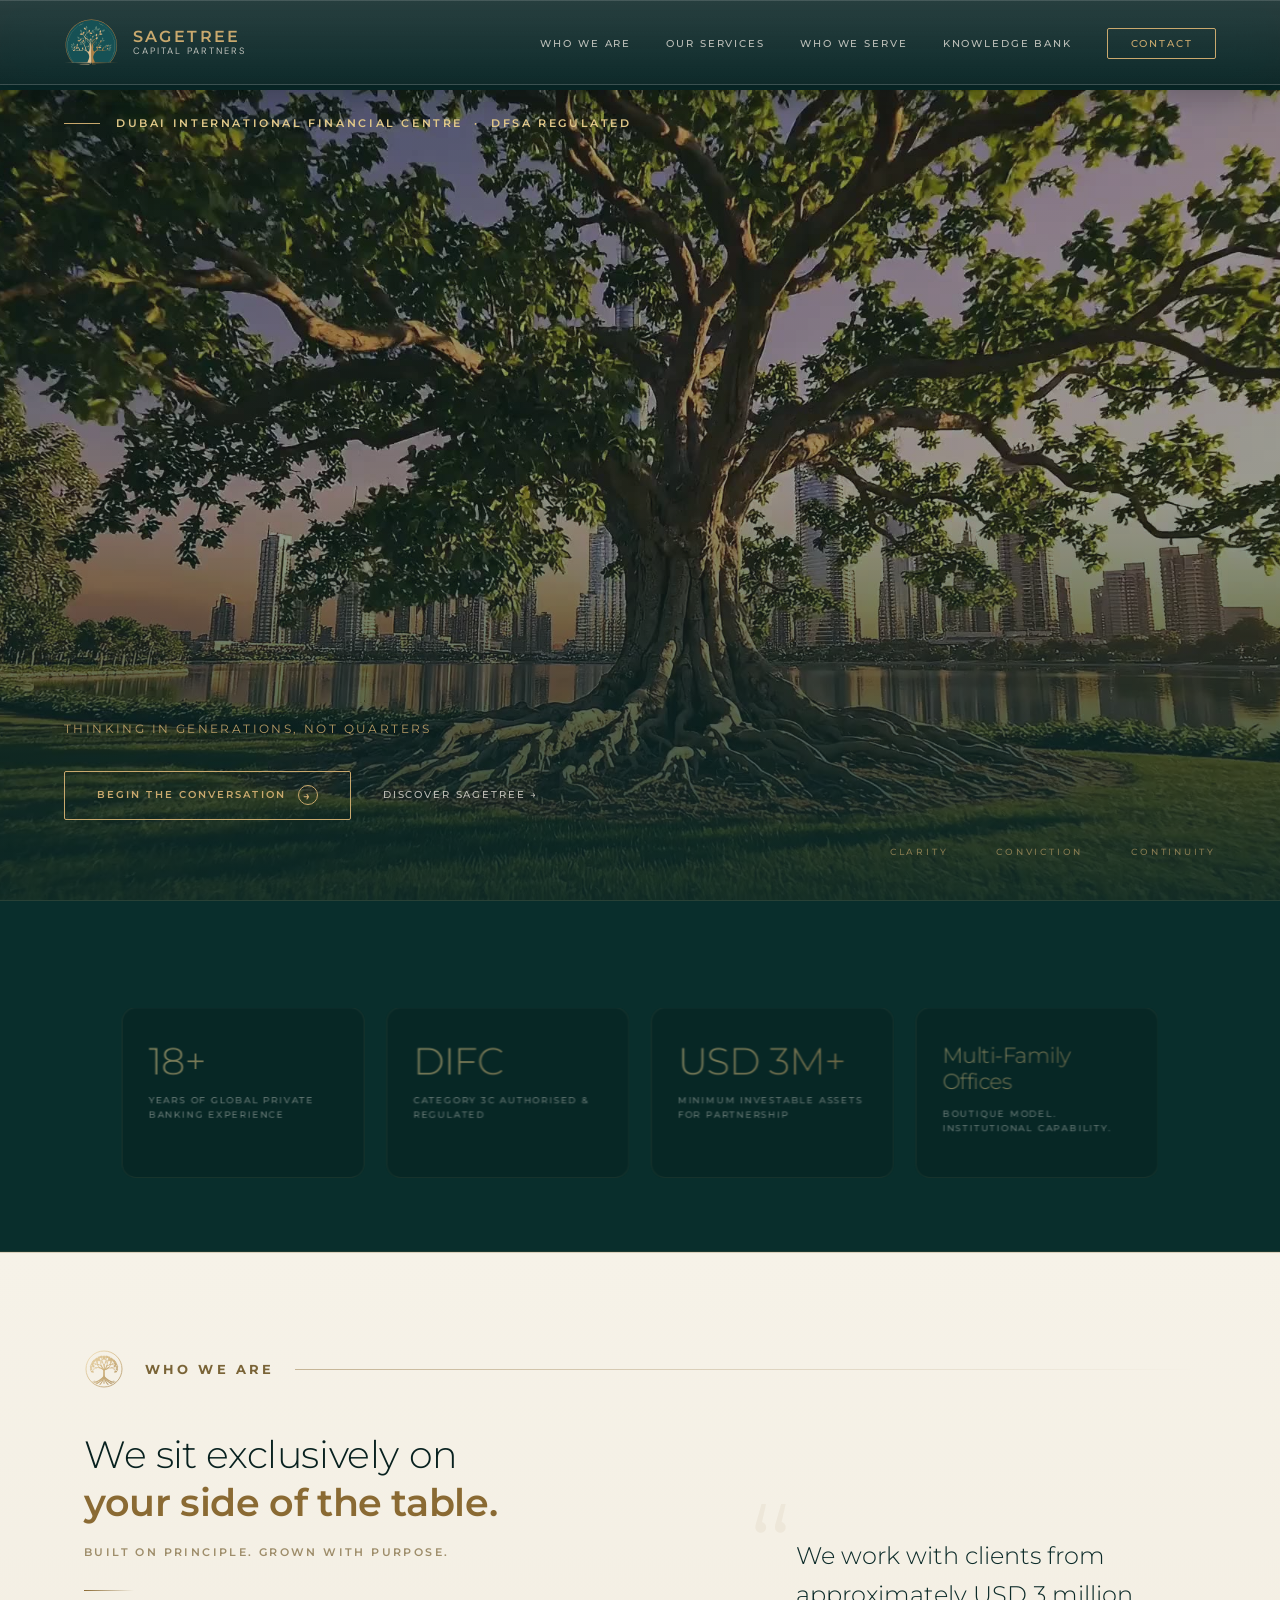
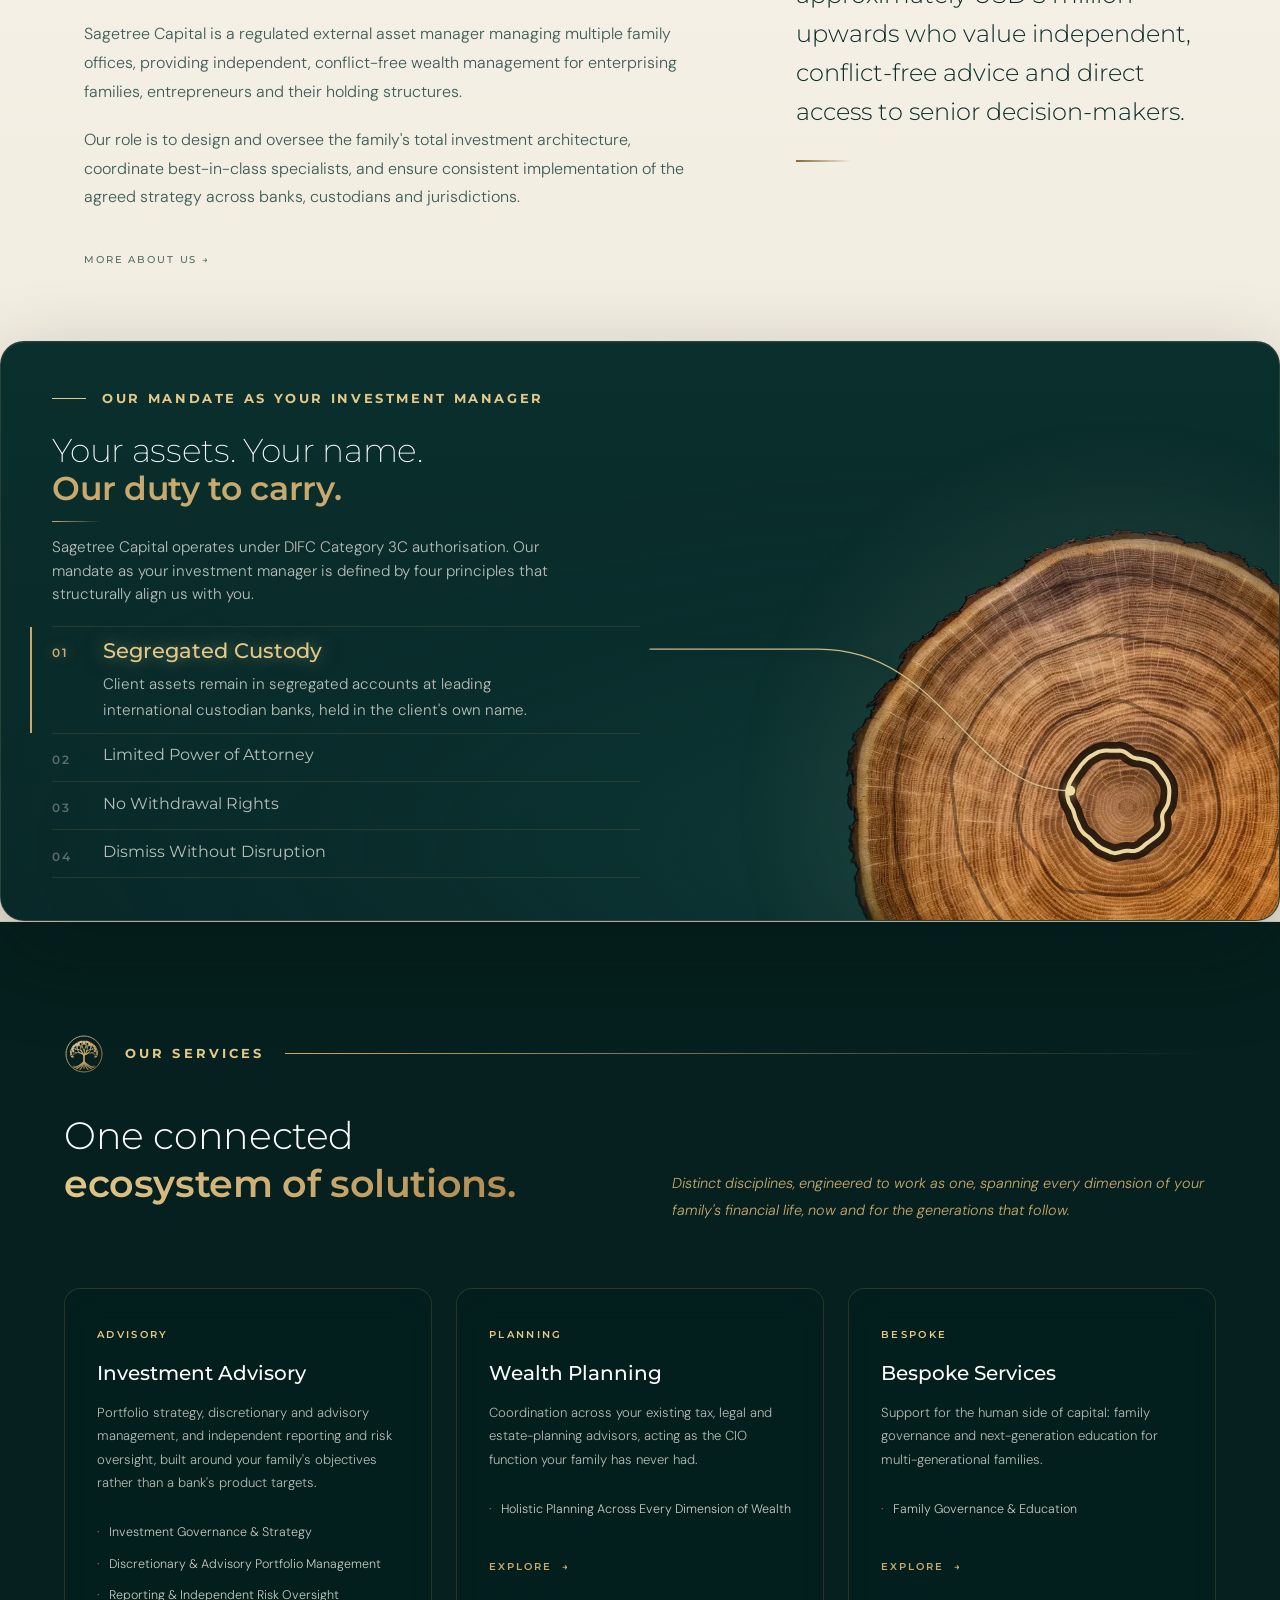
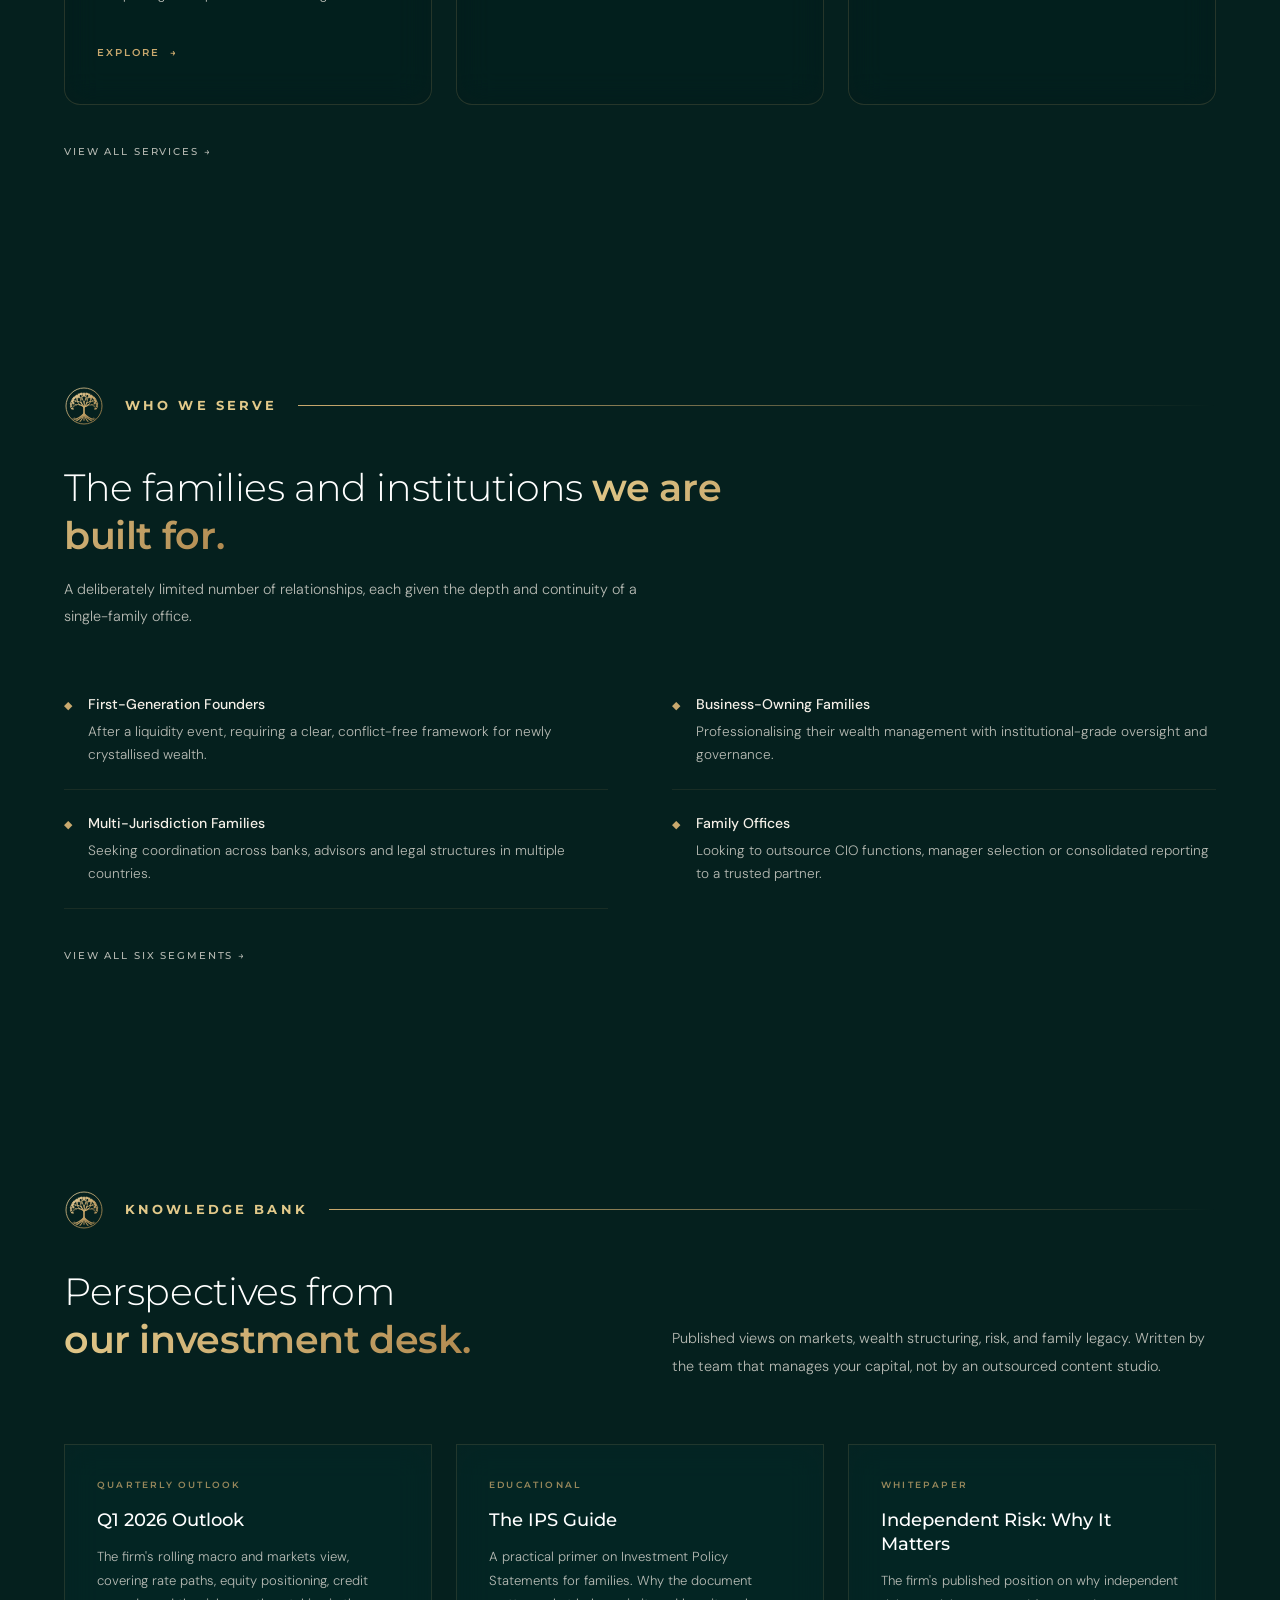
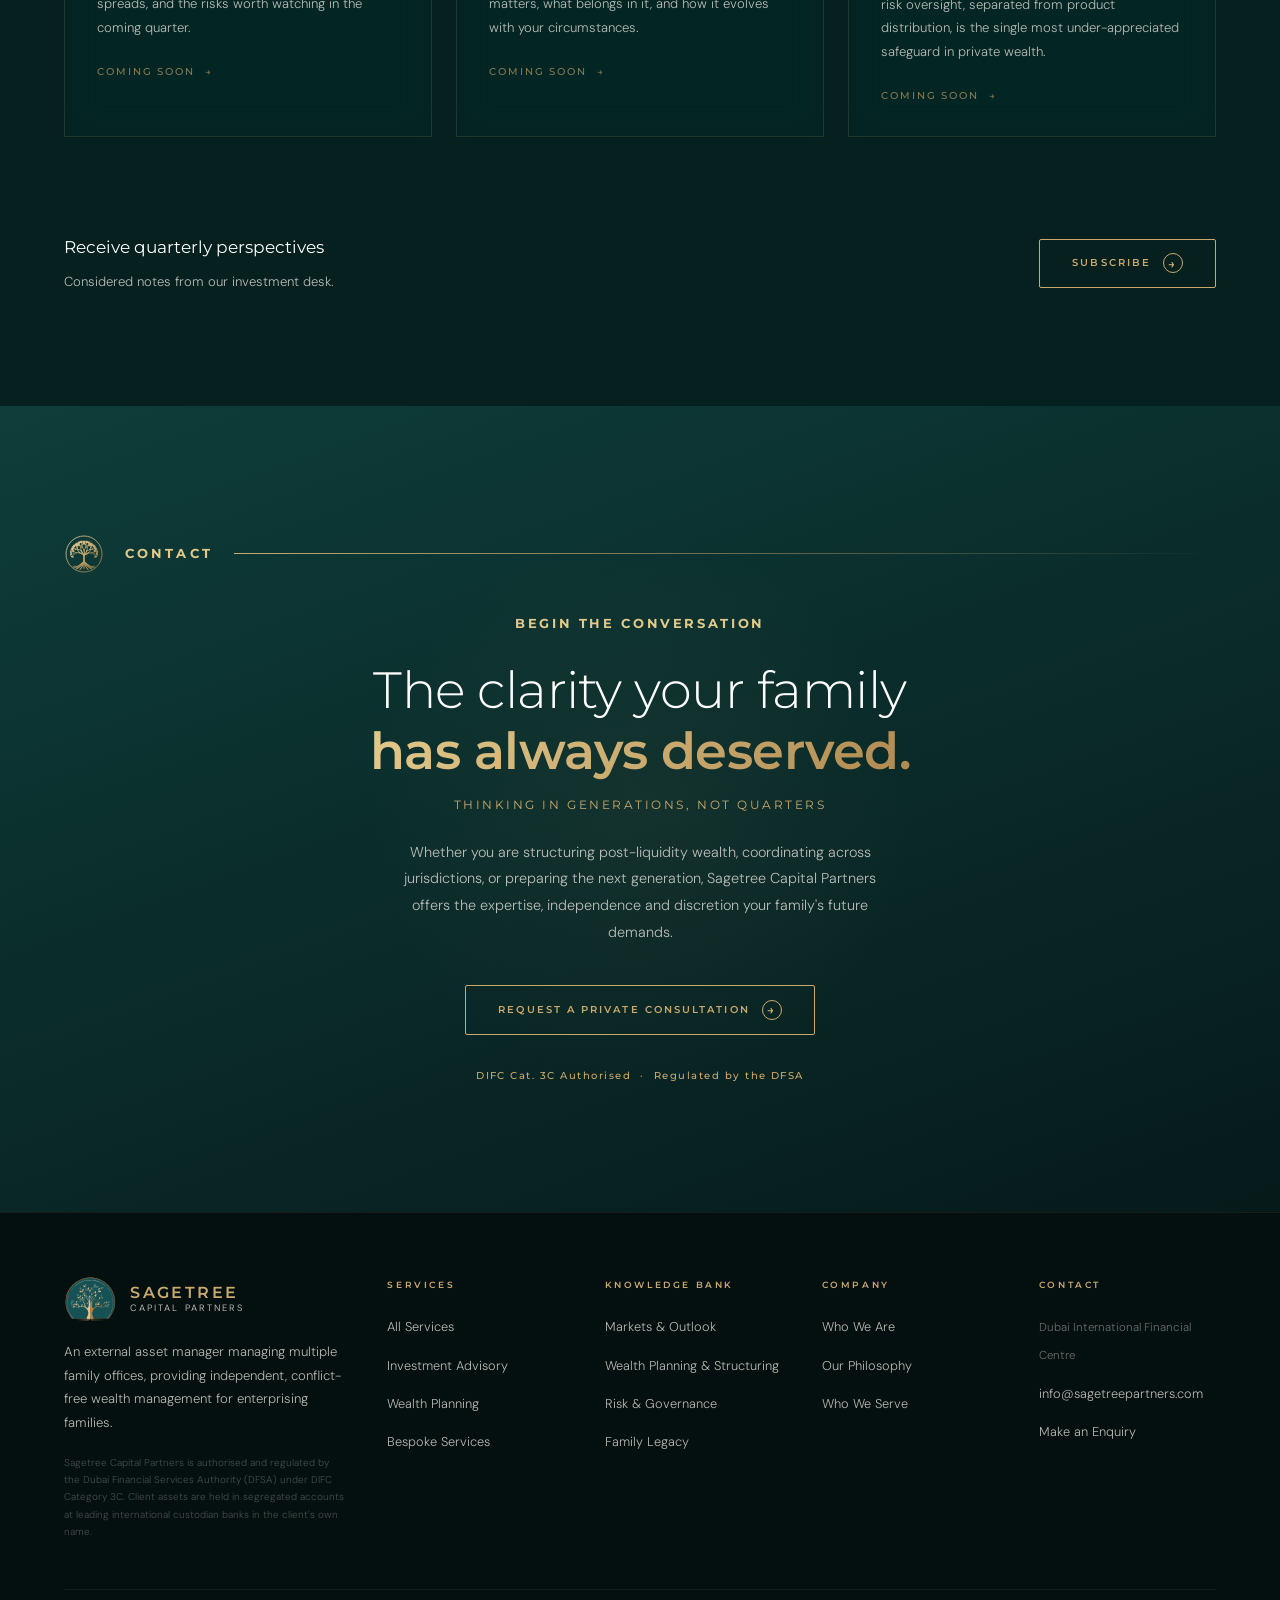
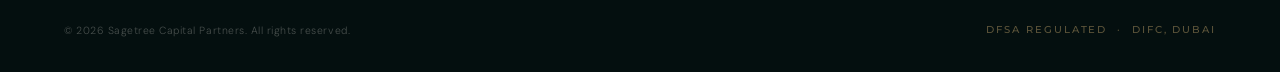
==== commit 9a0077c9: "Revert the mobile connector attempt The stacked-layout branch chose its path by comparing the ring c" ====
--- a/index.html
+++ b/index.html
@@ -9,7 +9,7 @@
   <link rel="icon" href="favicon.ico" sizes="any" />
   <link rel="apple-touch-icon" href="apple-touch-icon.png" />
   <link rel="preload" as="image" href="hero-poster.jpg?v=2" fetchpriority="high" />
-  <link rel="stylesheet" href="sections.css?v=18" />
+  <link rel="stylesheet" href="sections.css?v=19" />
   <meta name="description" content="Sagetree Capital Partners is an independent external asset manager in the DIFC, Dubai, delivering conflict-free investment advisory, wealth planning and bespoke services for families and institutions." />
   <meta property="og:type" content="website" />
   <meta property="og:site_name" content="Sagetree Capital Partners" />
@@ -740,7 +740,7 @@
 <section class="hero" id="home">
   <div class="hero-video-wrap">
     <video autoplay muted loop playsinline preload="auto" poster="hero-poster.jpg?v=2" webkit-playsinline x5-playsinline>
-      <source src="hero-video.mp4?v=18" type="video/mp4" />
+      <source src="hero-video.mp4?v=19" type="video/mp4" />
     </video>
   </div>
   <div class="hero-overlay"></div>
@@ -1260,7 +1260,7 @@
   })();
 
 </script>
-<script src="rings.js?v=18" defer></script>
-<script src="hero.js?v=18" defer></script>
+<script src="rings.js?v=19" defer></script>
+<script src="hero.js?v=19" defer></script>
 </body>
 </html>
--- a/sections.css
+++ b/sections.css
@@ -168,12 +168,9 @@
       filter: drop-shadow(0 0 5px rgba(240,220,165,0.85));
     }
     .deck-link.on .deck-link-tip { opacity: 1; }
-    /* On mobile the trunk sits below the copy, so the connector runs
-       downward instead of across. Kept, not hidden. */
-    @media (max-width: 960px) {
-      .deck-link-path { stroke-width: 1.4; stroke-opacity: 0.85; }
-      .deck-link-tip { r: 6; }
-    }
+    /* Desktop only. With the trunk stacked under the copy on mobile there is
+       no sensible line to draw, and the attempt read badly. */
+    @media (max-width: 960px) { .deck-link { display: none; } }
 
     /* ---- trunk, anchored into the bottom-right corner ---- */
     .trunk {
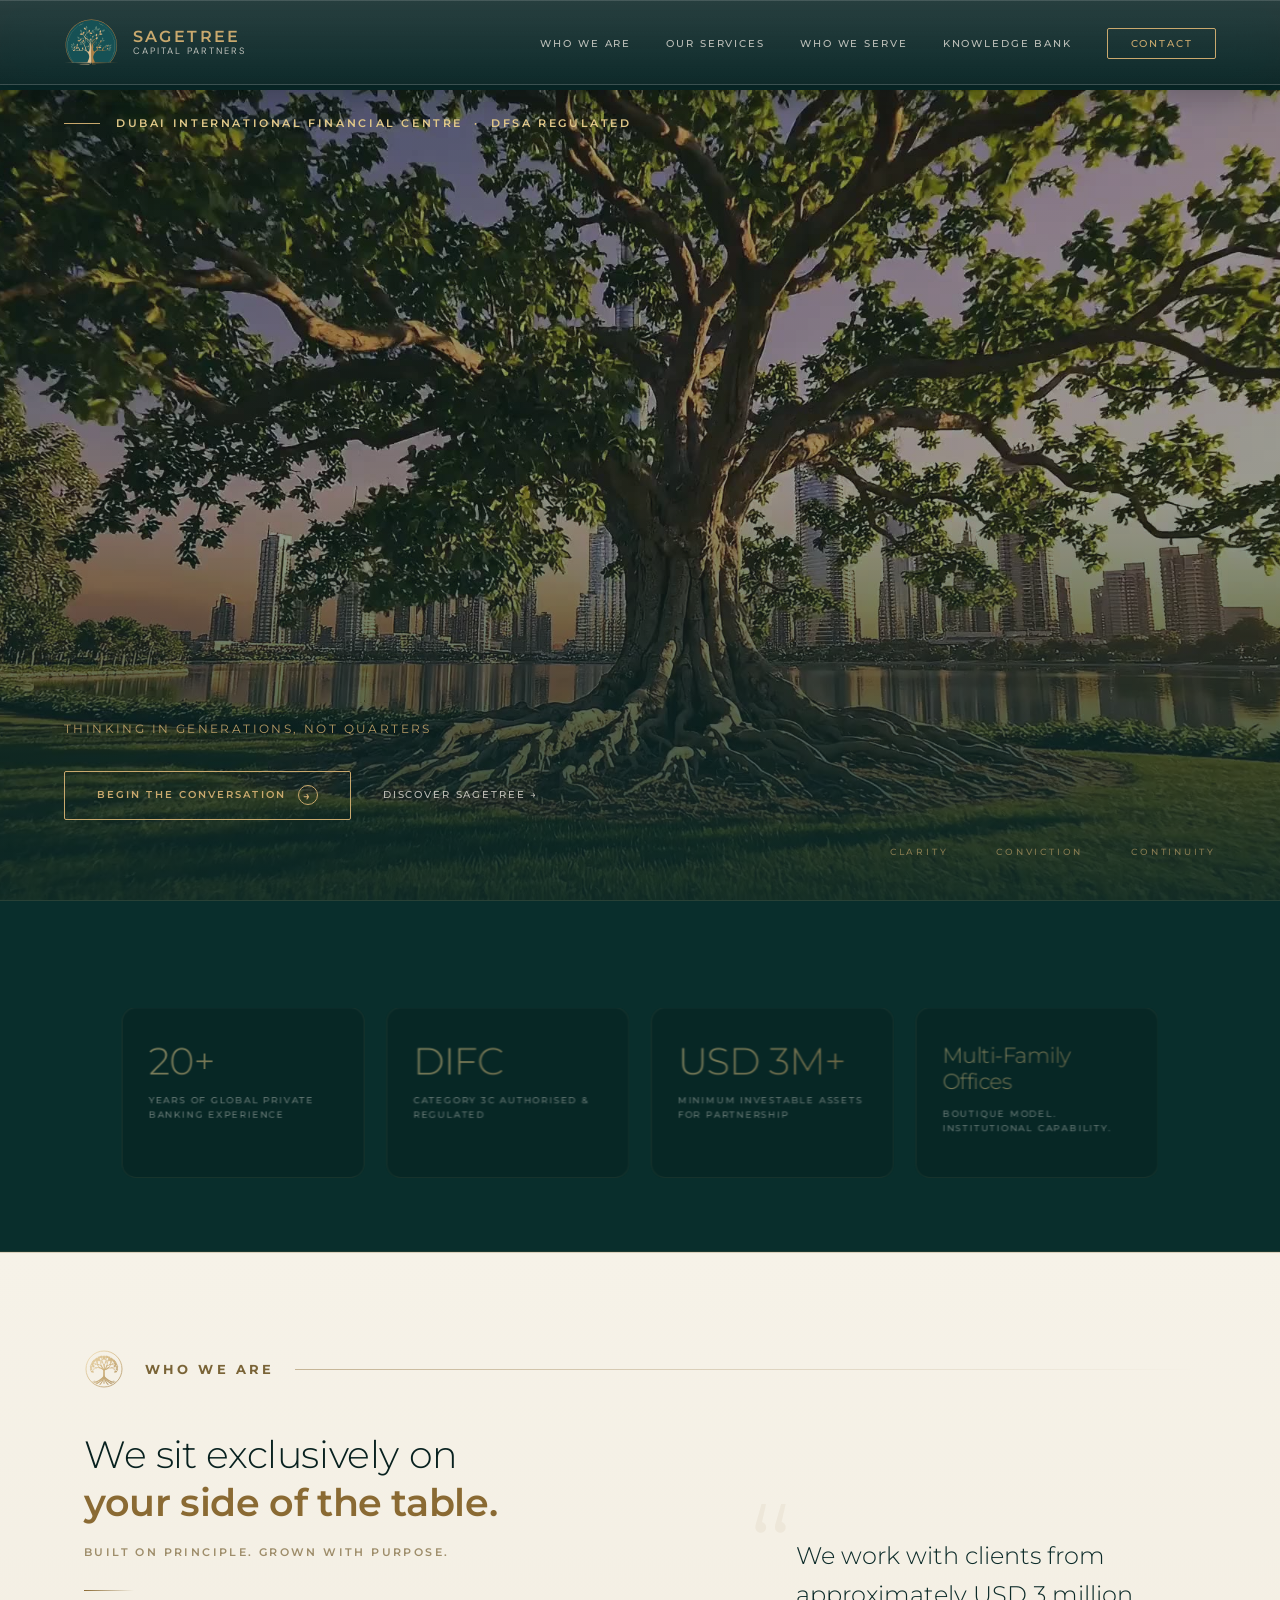
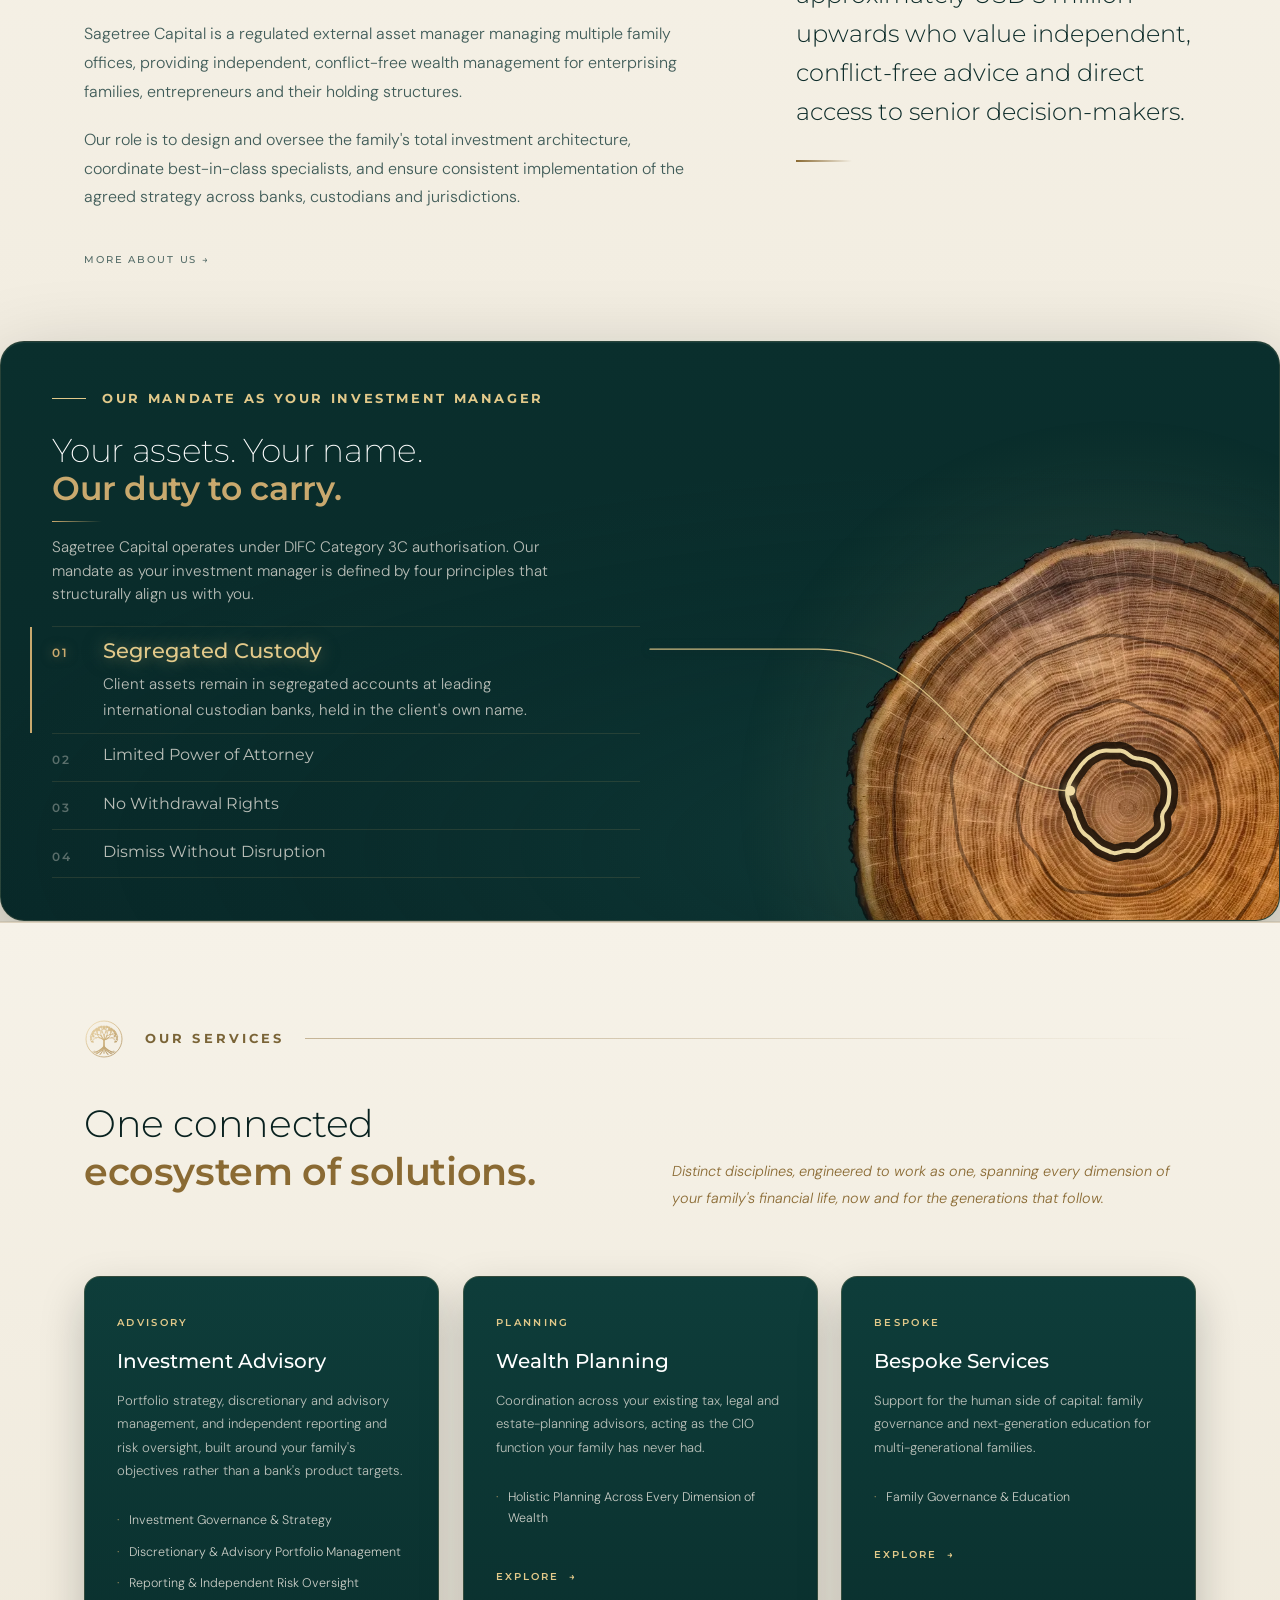
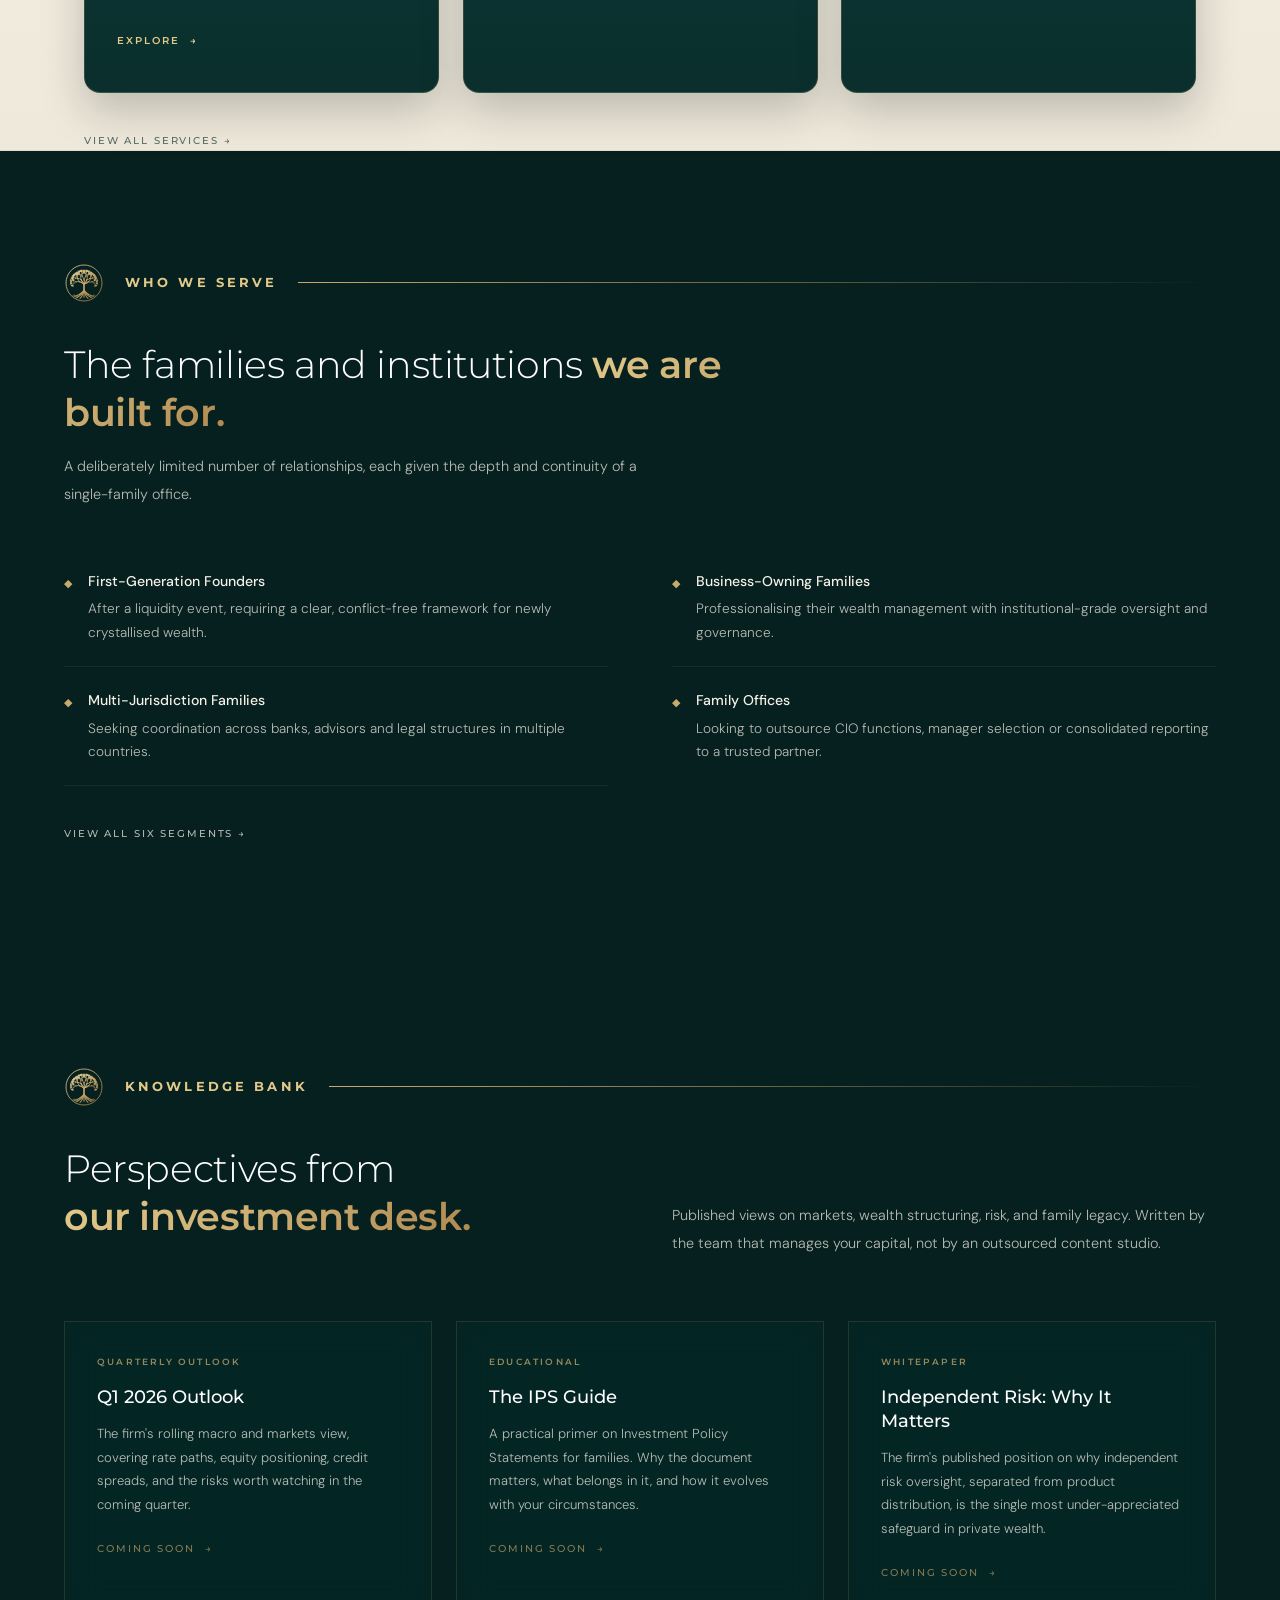
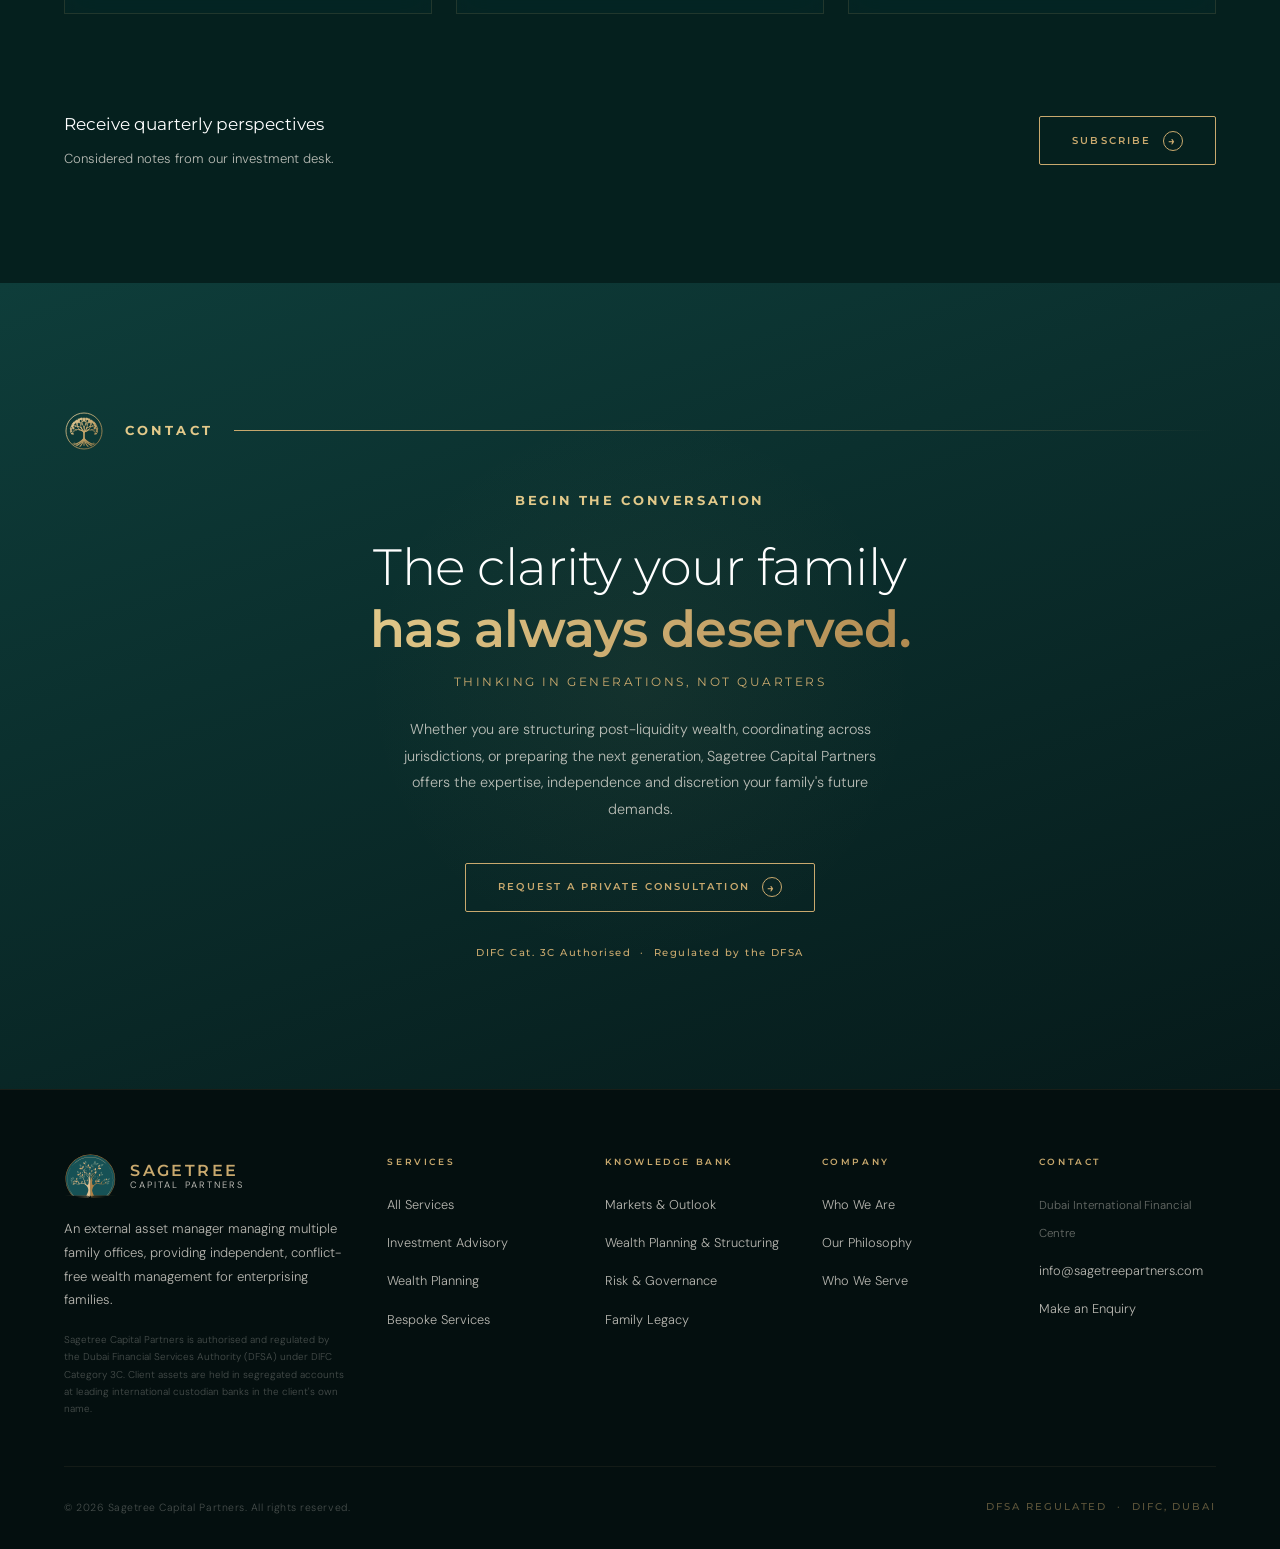
==== commit c5471a36: "Our Services becomes a cream box with emerald cards - The Services section now sits on its own full-" ====
--- a/index.html
+++ b/index.html
@@ -9,7 +9,7 @@
   <link rel="icon" href="favicon.ico" sizes="any" />
   <link rel="apple-touch-icon" href="apple-touch-icon.png" />
   <link rel="preload" as="image" href="hero-poster.jpg?v=2" fetchpriority="high" />
-  <link rel="stylesheet" href="sections.css?v=19" />
+  <link rel="stylesheet" href="sections.css?v=21" />
   <meta name="description" content="Sagetree Capital Partners is an independent external asset manager in the DIFC, Dubai, delivering conflict-free investment advisory, wealth planning and bespoke services for families and institutions." />
   <meta property="og:type" content="website" />
   <meta property="og:site_name" content="Sagetree Capital Partners" />
@@ -740,7 +740,7 @@
 <section class="hero" id="home">
   <div class="hero-video-wrap">
     <video autoplay muted loop playsinline preload="auto" poster="hero-poster.jpg?v=2" webkit-playsinline x5-playsinline>
-      <source src="hero-video.mp4?v=19" type="video/mp4" />
+      <source src="hero-video.mp4?v=21" type="video/mp4" />
     </video>
   </div>
   <div class="hero-overlay"></div>
@@ -885,6 +885,7 @@
 
 <!-- SERVICES (teaser) -->
 <section class="services-section" id="services">
+  <div class="light-band bleed flush-top flush-bottom"><div class="bleed-in">
   <div class="chapter-bar reveal"><span class="cb-tree"><svg viewBox="0 0 120 120" aria-hidden="true"><use href="#tol"/></svg></span><span class="cb-name">Our Services</span><span class="cb-rule"></span></div>
   <div class="services-header reveal">
     <div>
@@ -922,6 +923,7 @@
     </a>
   </div>
   <div class="teaser-more reveal"><a href="our-services.html" class="btn-ghost">View All Services &#8594;</a></div>
+  </div></div><!-- /light-band -->
 </section>
 
 <!-- WHO WE SERVE (teaser) -->
@@ -1260,7 +1262,7 @@
   })();
 
 </script>
-<script src="rings.js?v=19" defer></script>
-<script src="hero.js?v=19" defer></script>
+<script src="rings.js?v=21" defer></script>
+<script src="hero.js?v=21" defer></script>
 </body>
 </html>
--- a/sections.css
+++ b/sections.css
@@ -255,3 +255,33 @@
        transition so it still settles smoothly if a frame is dropped, and a
        sensible resting state when script does not run. */
     .stats-grid { will-change: transform, opacity; }
+
+    /* ═══ SERVICES ON CREAM, CARDS IN EMERALD ══════════════════════ */
+    .light-band .services-header .section-title { color: #08211f; }
+    .light-band .services-header .section-title strong {
+      color: #8a6a33; -webkit-text-fill-color: #8a6a33; background: none;
+    }
+    .light-band .section-desc { color: rgba(18,54,52,0.78); }
+    .light-band .section-desc em { color: #8a6a33 !important; }
+    .light-band .view-all, .light-band .services-more .btn-ghost { color: rgba(18,54,52,0.70); }
+    .light-band .view-all:hover, .light-band .services-more .btn-ghost:hover { color: #8a6a33; }
+
+    /* the cards keep the emerald so they read as objects on the cream */
+    .light-band .svc-card {
+      background: linear-gradient(180deg, #0e3d3a 0%, #0a2f2d 100%);
+      border-color: rgba(201,169,110,0.22);
+      box-shadow: 0 18px 44px rgba(3,18,18,0.22);
+      backdrop-filter: none; -webkit-backdrop-filter: none;
+    }
+    .light-band .svc-card:hover { border-color: rgba(201,169,110,0.42); }
+    .light-band .svc-card-title { color: var(--white); }
+    .light-band .svc-card-desc { color: rgba(245,240,232,0.74); }
+    .light-band .svc-card-list li { color: var(--cream); }
+    .light-band .svc-card-tag, .light-band .svc-card-cta { color: var(--gold-light); }
+
+    @media (max-width: 960px) {
+      /* project rule: nothing below ~11.5px on mobile. These two were 9.6px
+         and 9.9px, inherited from the original card styles. */
+      .light-band .svc-card-tag { font-size: 0.75rem; }
+      .light-band .svc-card-cta { font-size: 0.75rem; }
+    }
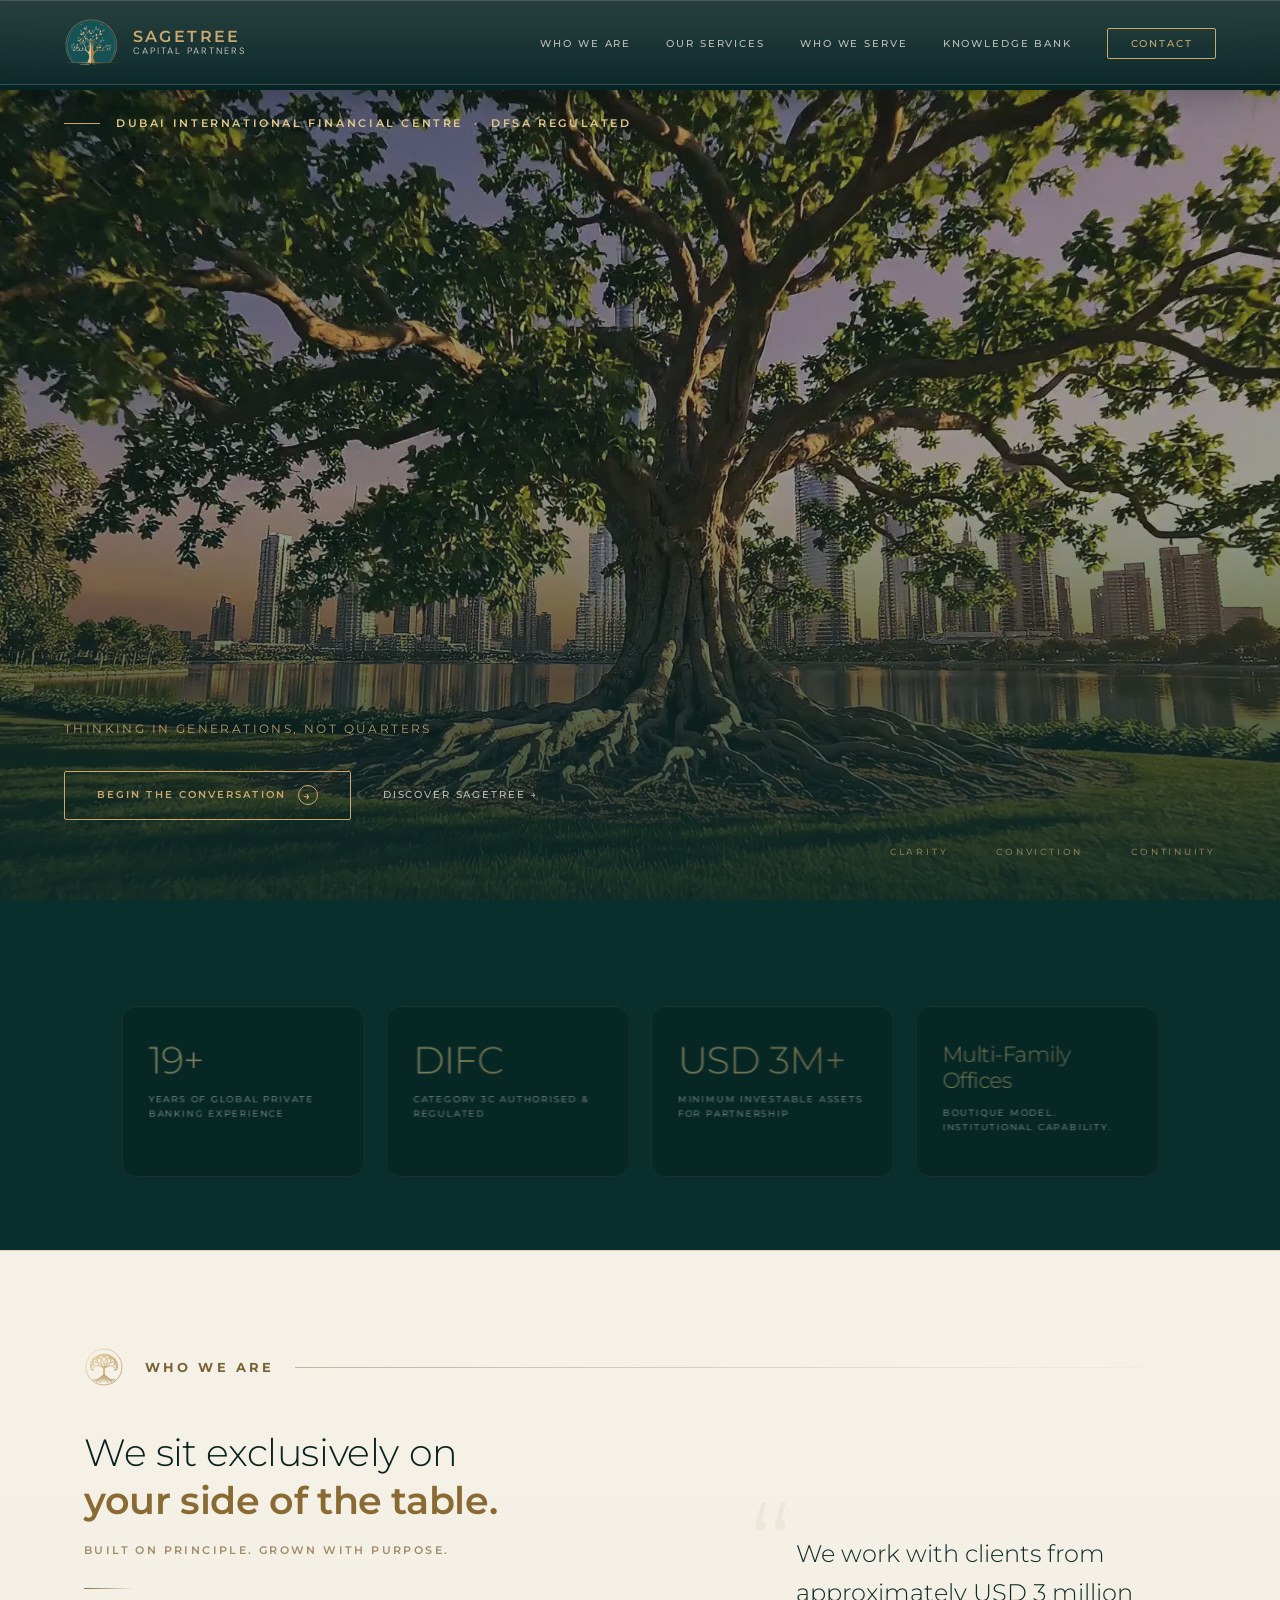
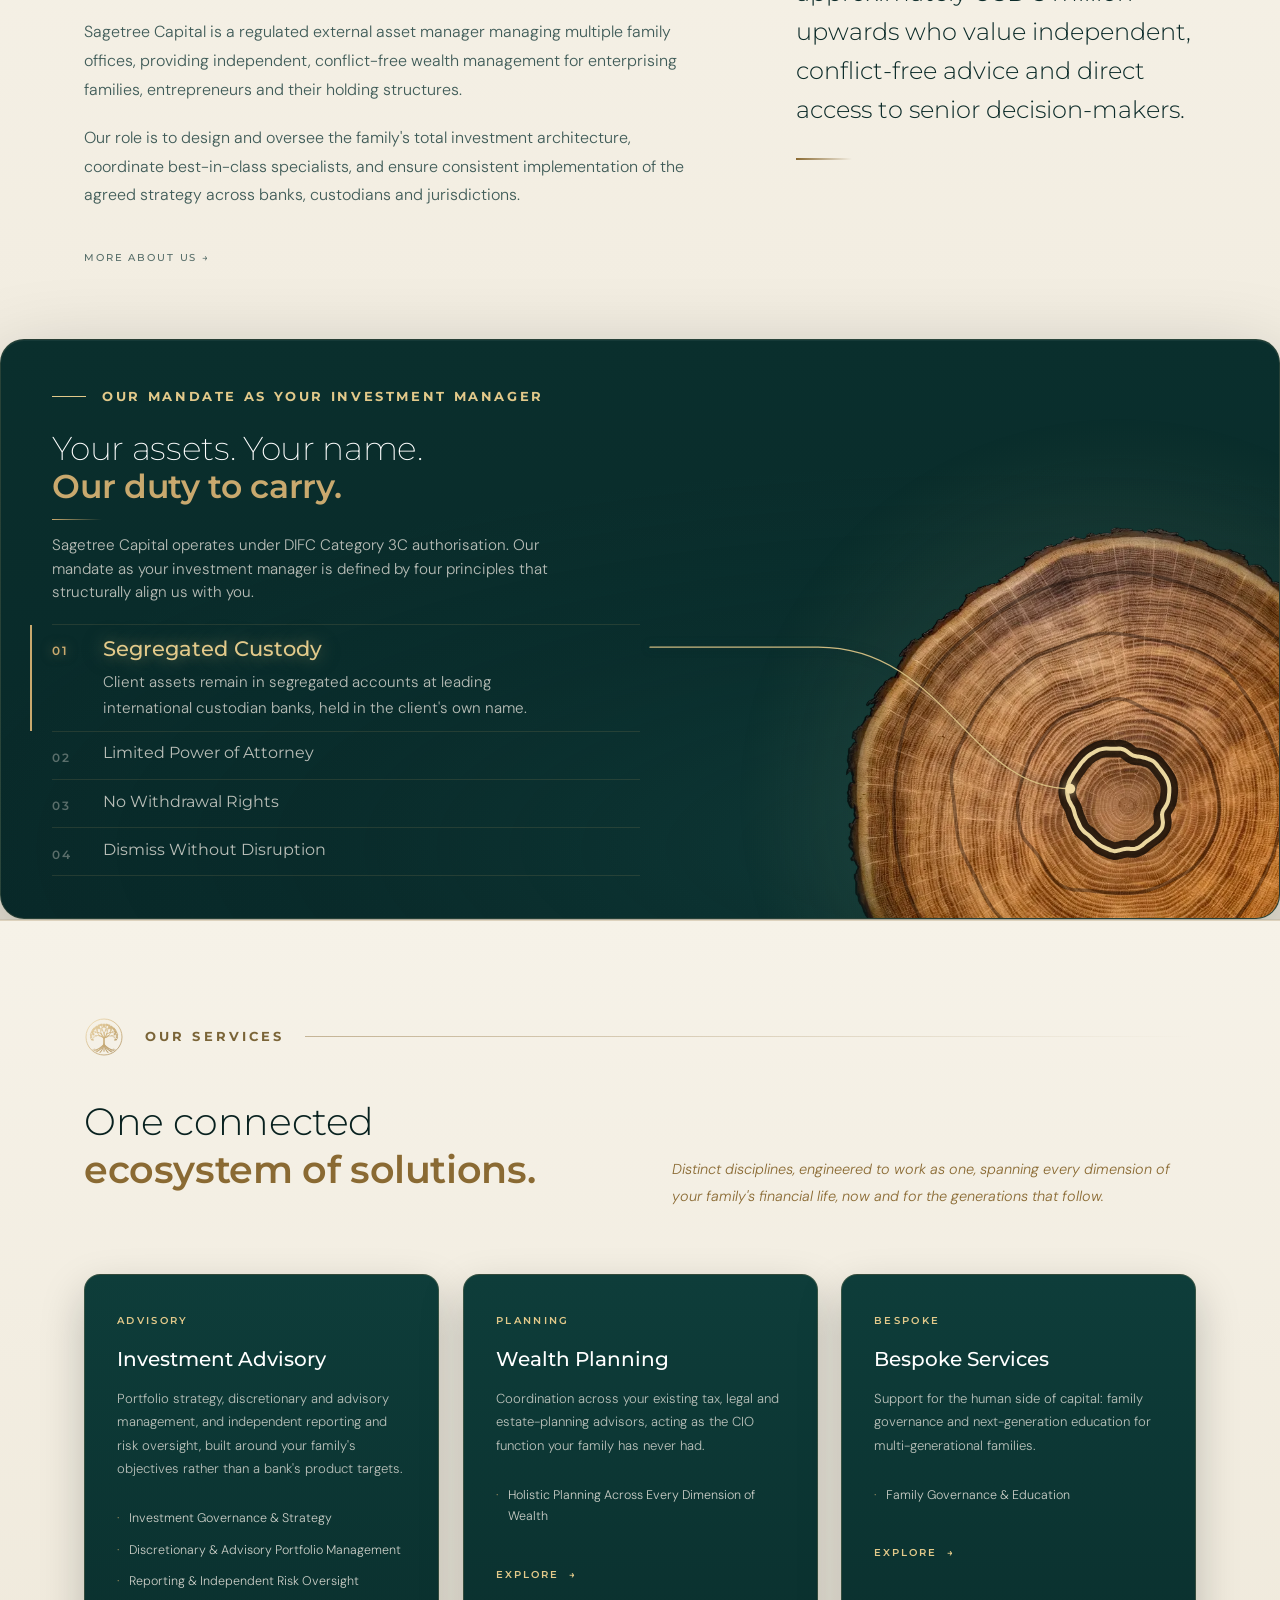
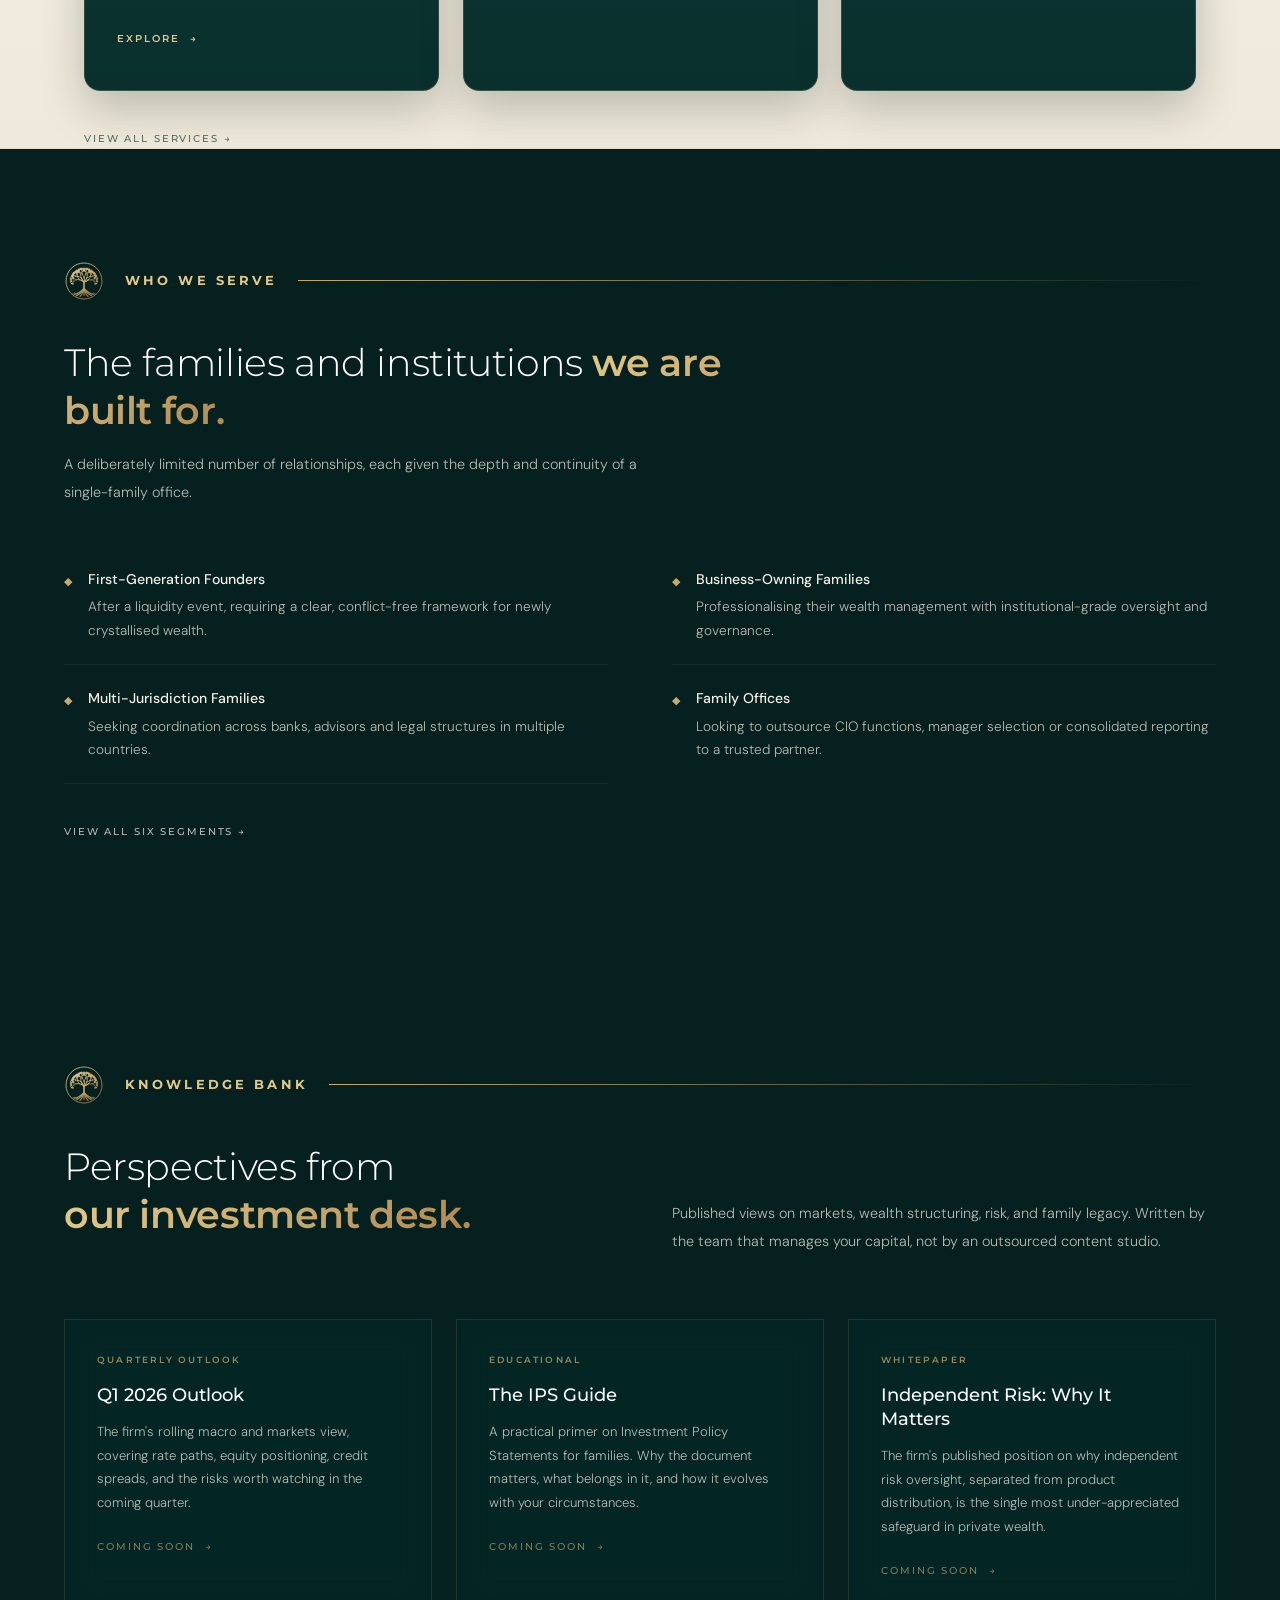
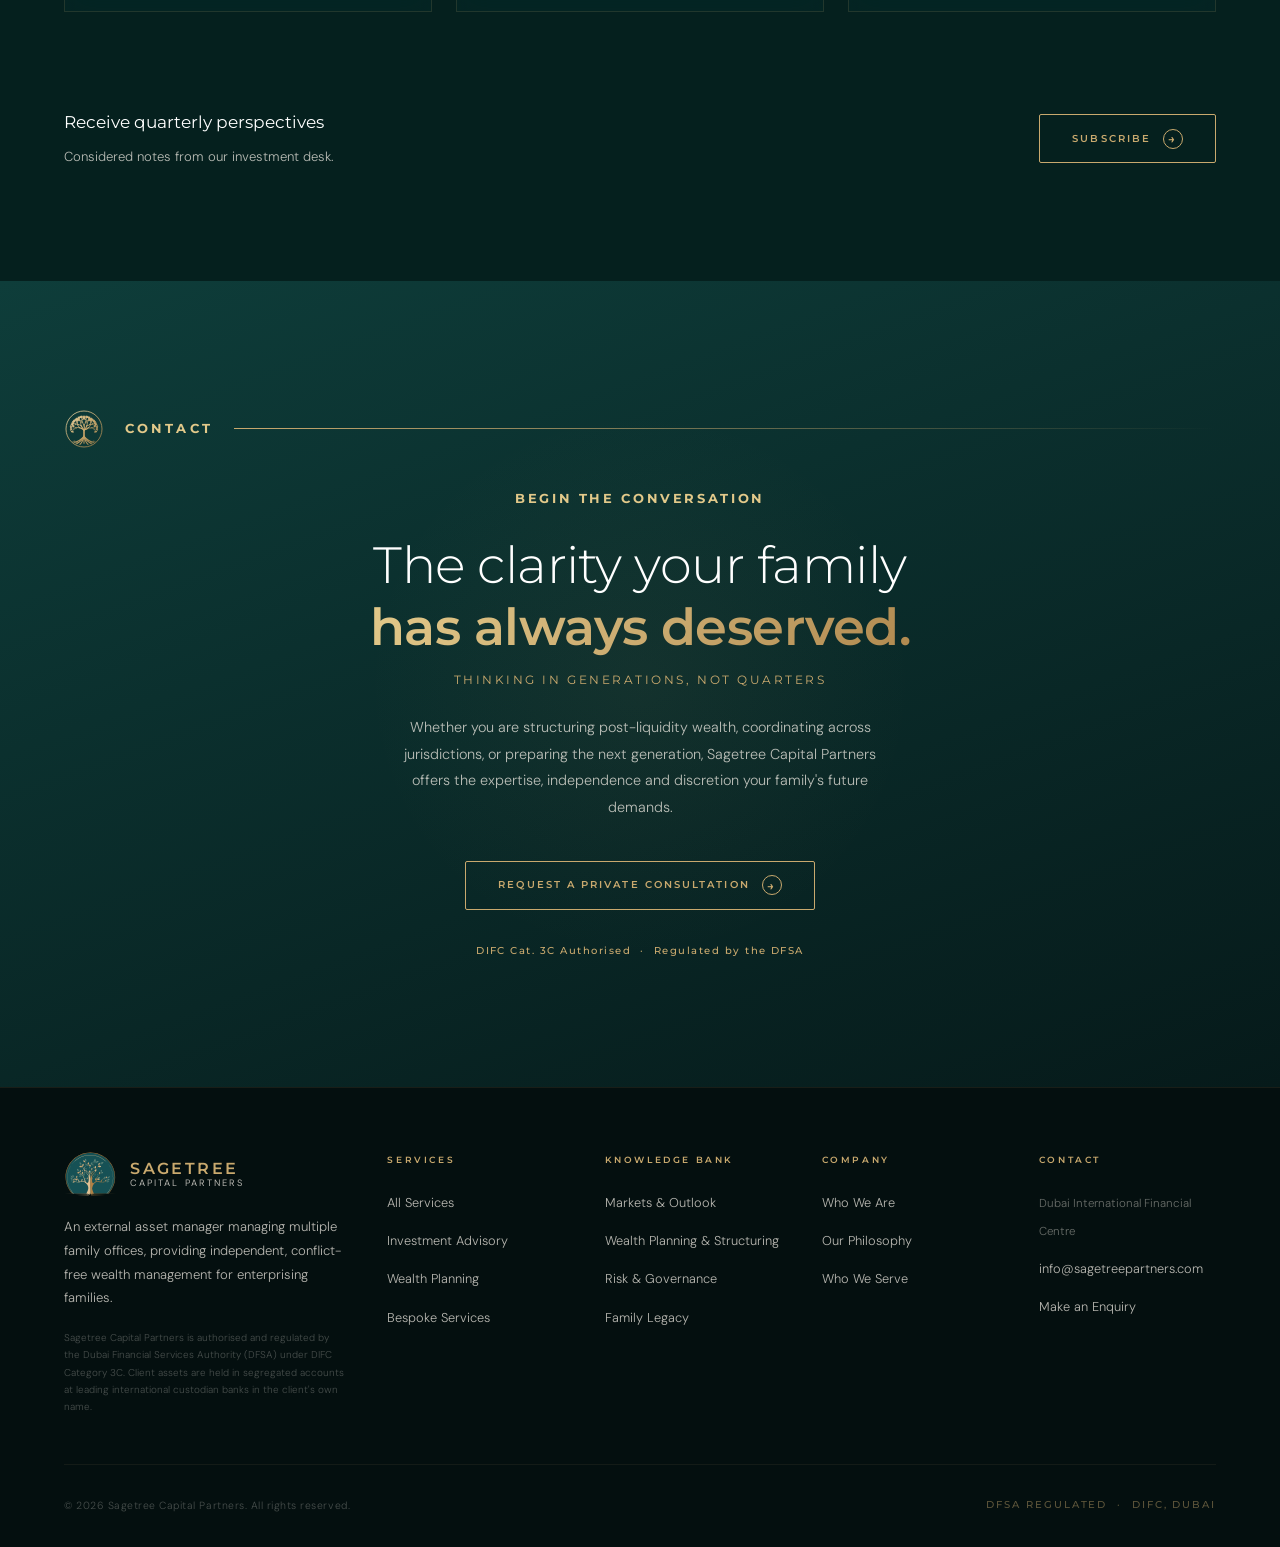
==== commit 860dac22: "Nothing divides the hero from the stats band Removed the gold hairlines above and below the stats ba" ====
--- a/index.html
+++ b/index.html
@@ -9,7 +9,7 @@
   <link rel="icon" href="favicon.ico" sizes="any" />
   <link rel="apple-touch-icon" href="apple-touch-icon.png" />
   <link rel="preload" as="image" href="hero-poster.jpg?v=2" fetchpriority="high" />
-  <link rel="stylesheet" href="sections.css?v=21" />
+  <link rel="stylesheet" href="sections.css?v=23" />
   <meta name="description" content="Sagetree Capital Partners is an independent external asset manager in the DIFC, Dubai, delivering conflict-free investment advisory, wealth planning and bespoke services for families and institutions." />
   <meta property="og:type" content="website" />
   <meta property="og:site_name" content="Sagetree Capital Partners" />
@@ -123,7 +123,7 @@
     .gold-line { width: 50px; height: 1px; background: linear-gradient(90deg, var(--gold), transparent); margin: 1.8rem 0; }
 
     /* ── STATS ─────────────────────────────────────── */
-    .stats-section { background: rgba(14,61,58,0.5); padding: 5rem 4rem; border-top: 1px solid rgba(201,169,110,0.16); border-bottom: 1px solid rgba(201,169,110,0.1); }
+    .stats-section { background: rgba(14,61,58,0.5); padding: 5rem 4rem; }
     .stats-grid { display: grid; grid-template-columns: repeat(4,1fr); gap: 1.5rem; perspective: 1200px; }
     .stat-card { position: relative; background: rgba(6,26,26,0.55); backdrop-filter: blur(18px) saturate(150%); -webkit-backdrop-filter: blur(18px) saturate(150%); border: 1px solid rgba(201,169,110,0.18); border-radius: 16px; padding: 2.4rem 1.8rem; min-height: 190px; display: flex; align-items: flex-start; overflow: hidden; transform-style: preserve-3d; transition: transform 0.2s ease, box-shadow 0.4s ease, border-color 0.4s ease; will-change: transform; box-shadow: inset 0 1px 0 rgba(255,255,255,0.04); }
     .stat-card::before { content: ''; position: absolute; inset: 0; background: radial-gradient(340px circle at var(--mx,50%) var(--my,0%), rgba(201,169,110,0.18), transparent 60%); opacity: 0; transition: opacity 0.4s; pointer-events: none; }
@@ -740,7 +740,7 @@
 <section class="hero" id="home">
   <div class="hero-video-wrap">
     <video autoplay muted loop playsinline preload="auto" poster="hero-poster.jpg?v=2" webkit-playsinline x5-playsinline>
-      <source src="hero-video.mp4?v=21" type="video/mp4" />
+      <source src="hero-video.mp4?v=23" type="video/mp4" />
     </video>
   </div>
   <div class="hero-overlay"></div>
@@ -1262,7 +1262,7 @@
   })();
 
 </script>
-<script src="rings.js?v=21" defer></script>
-<script src="hero.js?v=21" defer></script>
+<script src="rings.js?v=23" defer></script>
+<script src="hero.js?v=23" defer></script>
 </body>
 </html>
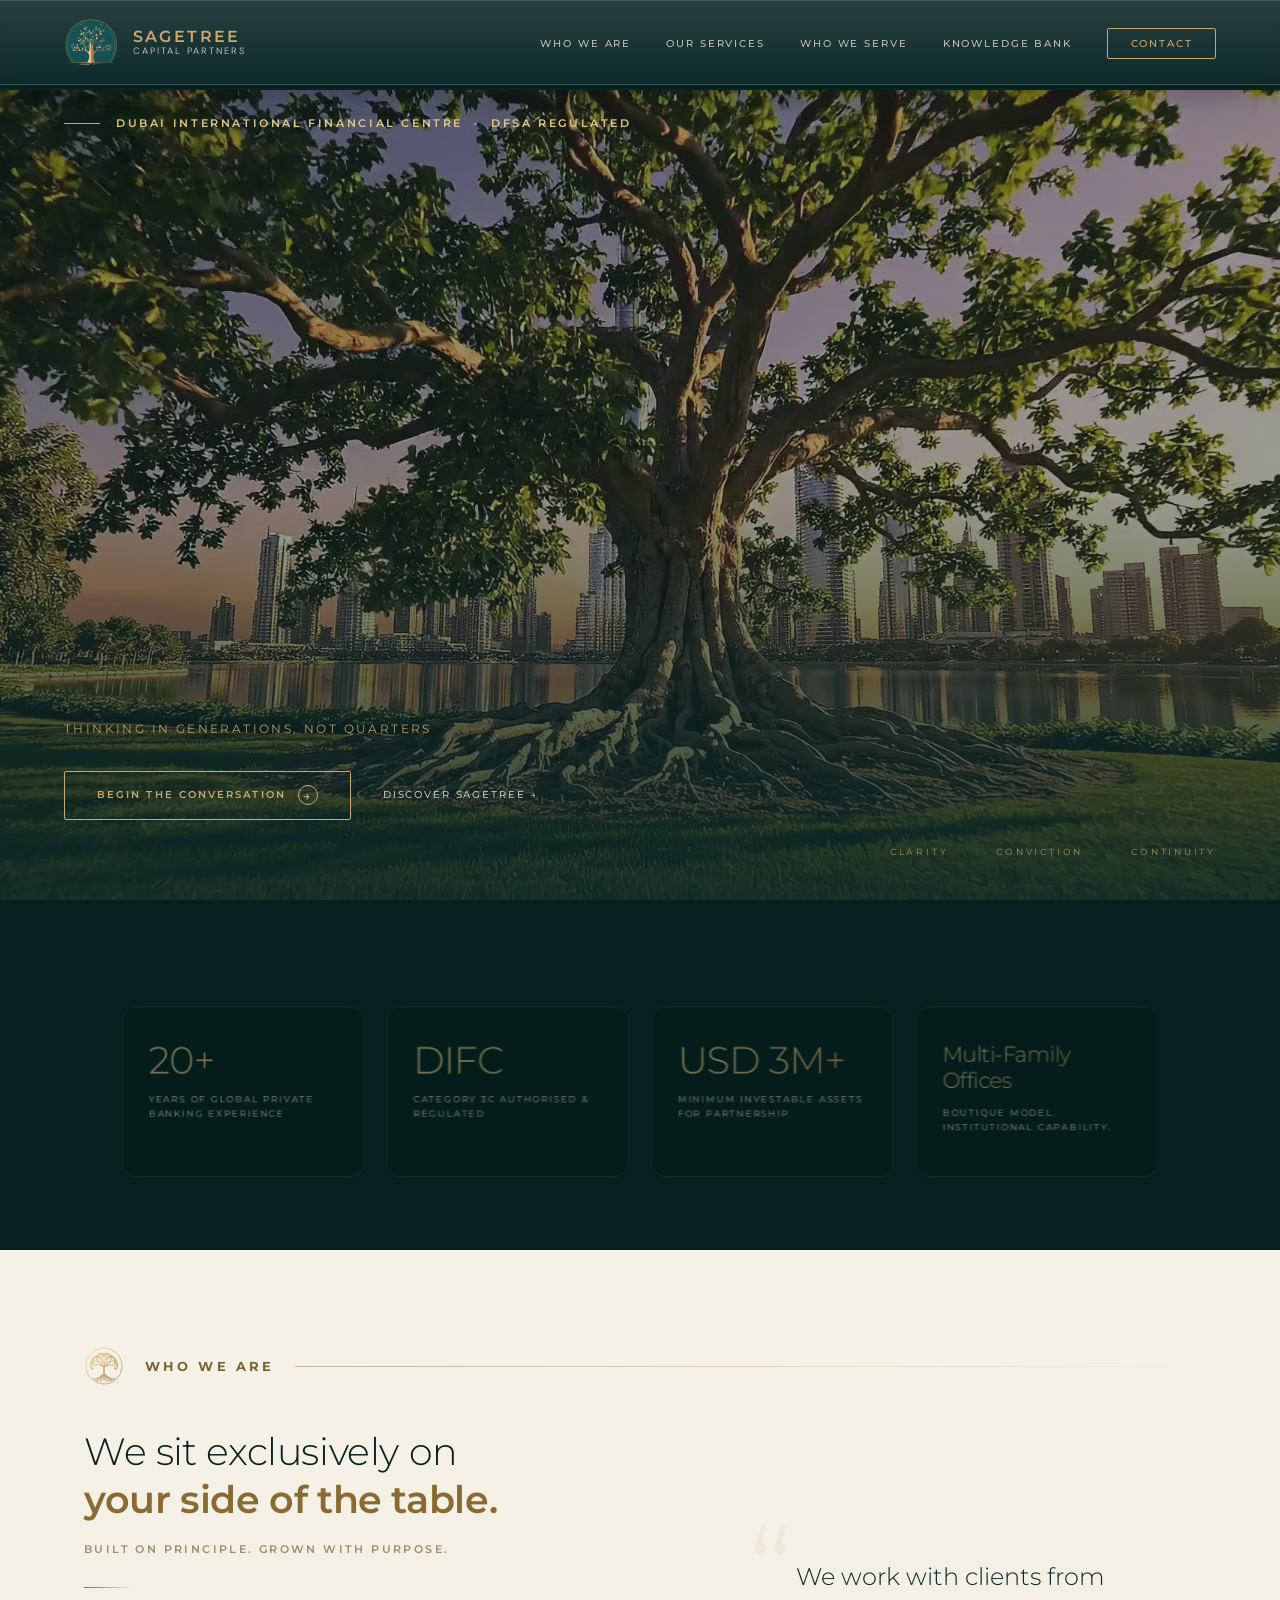
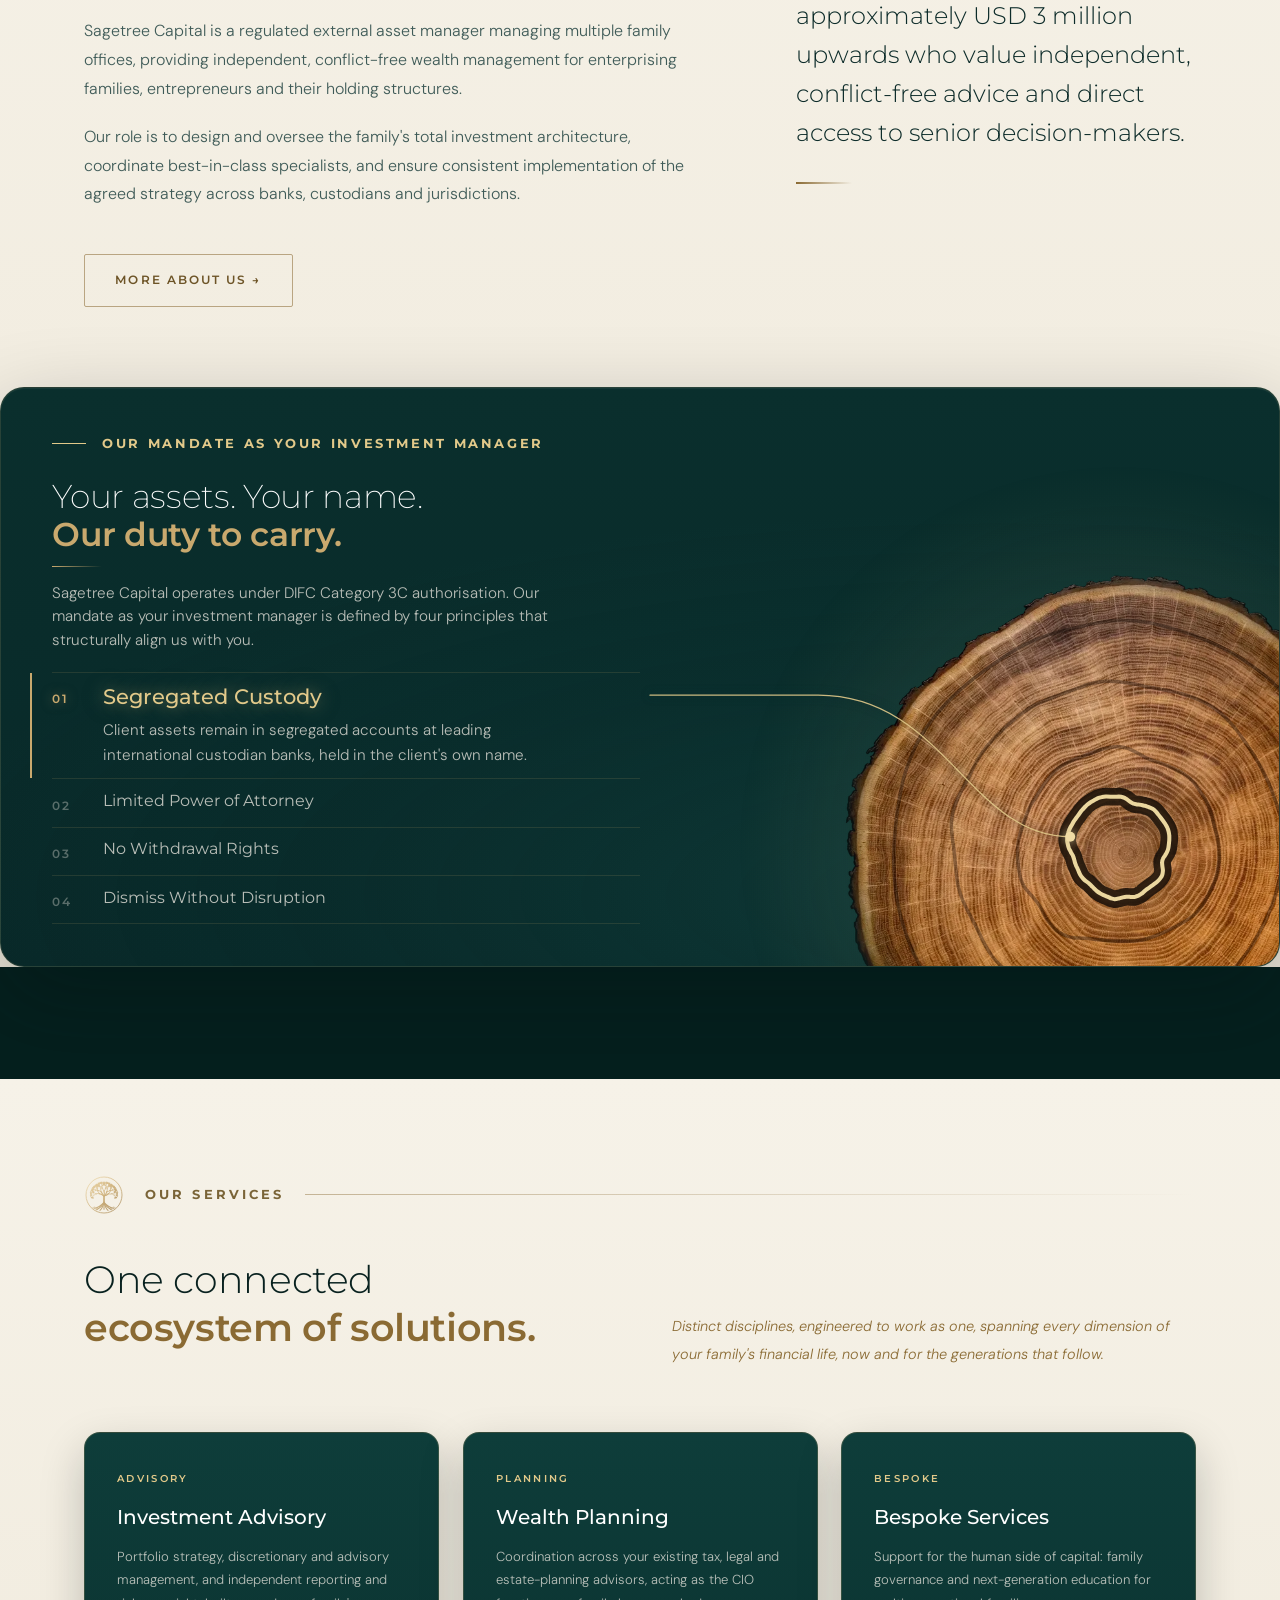
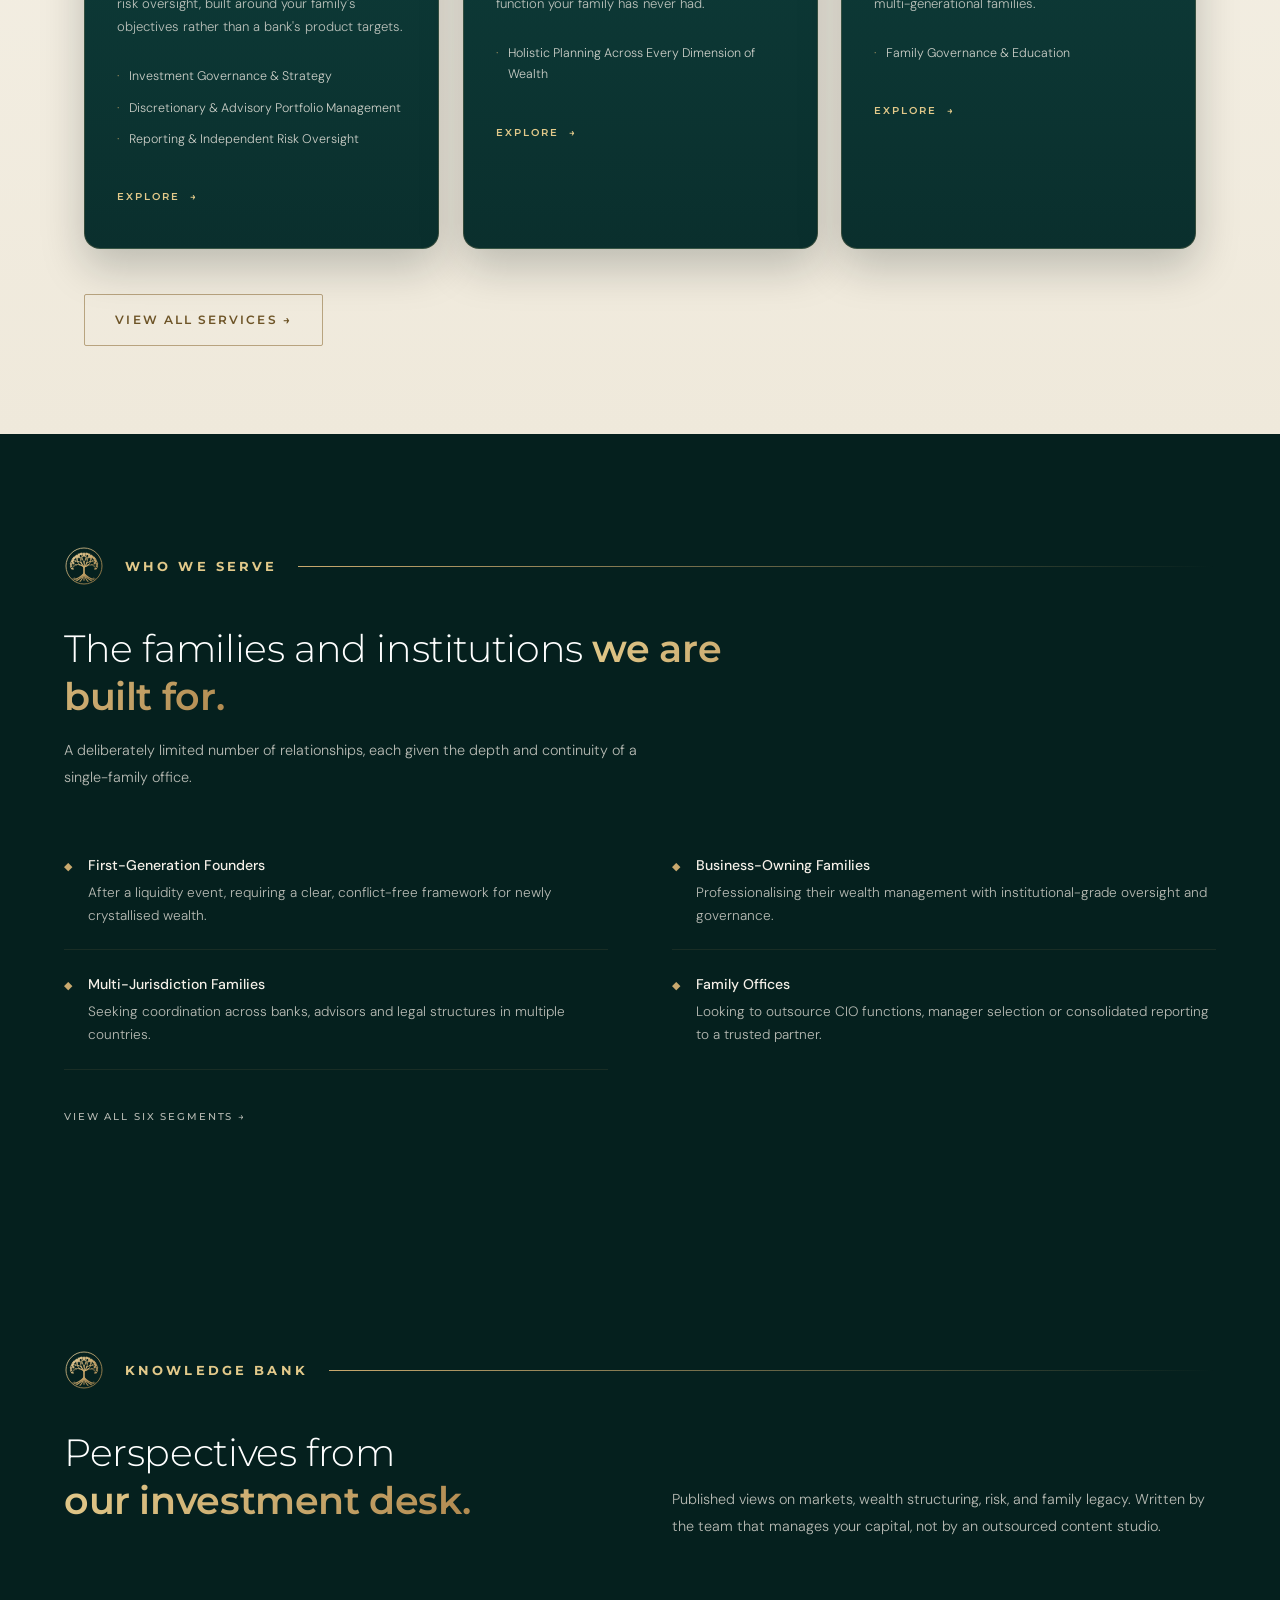
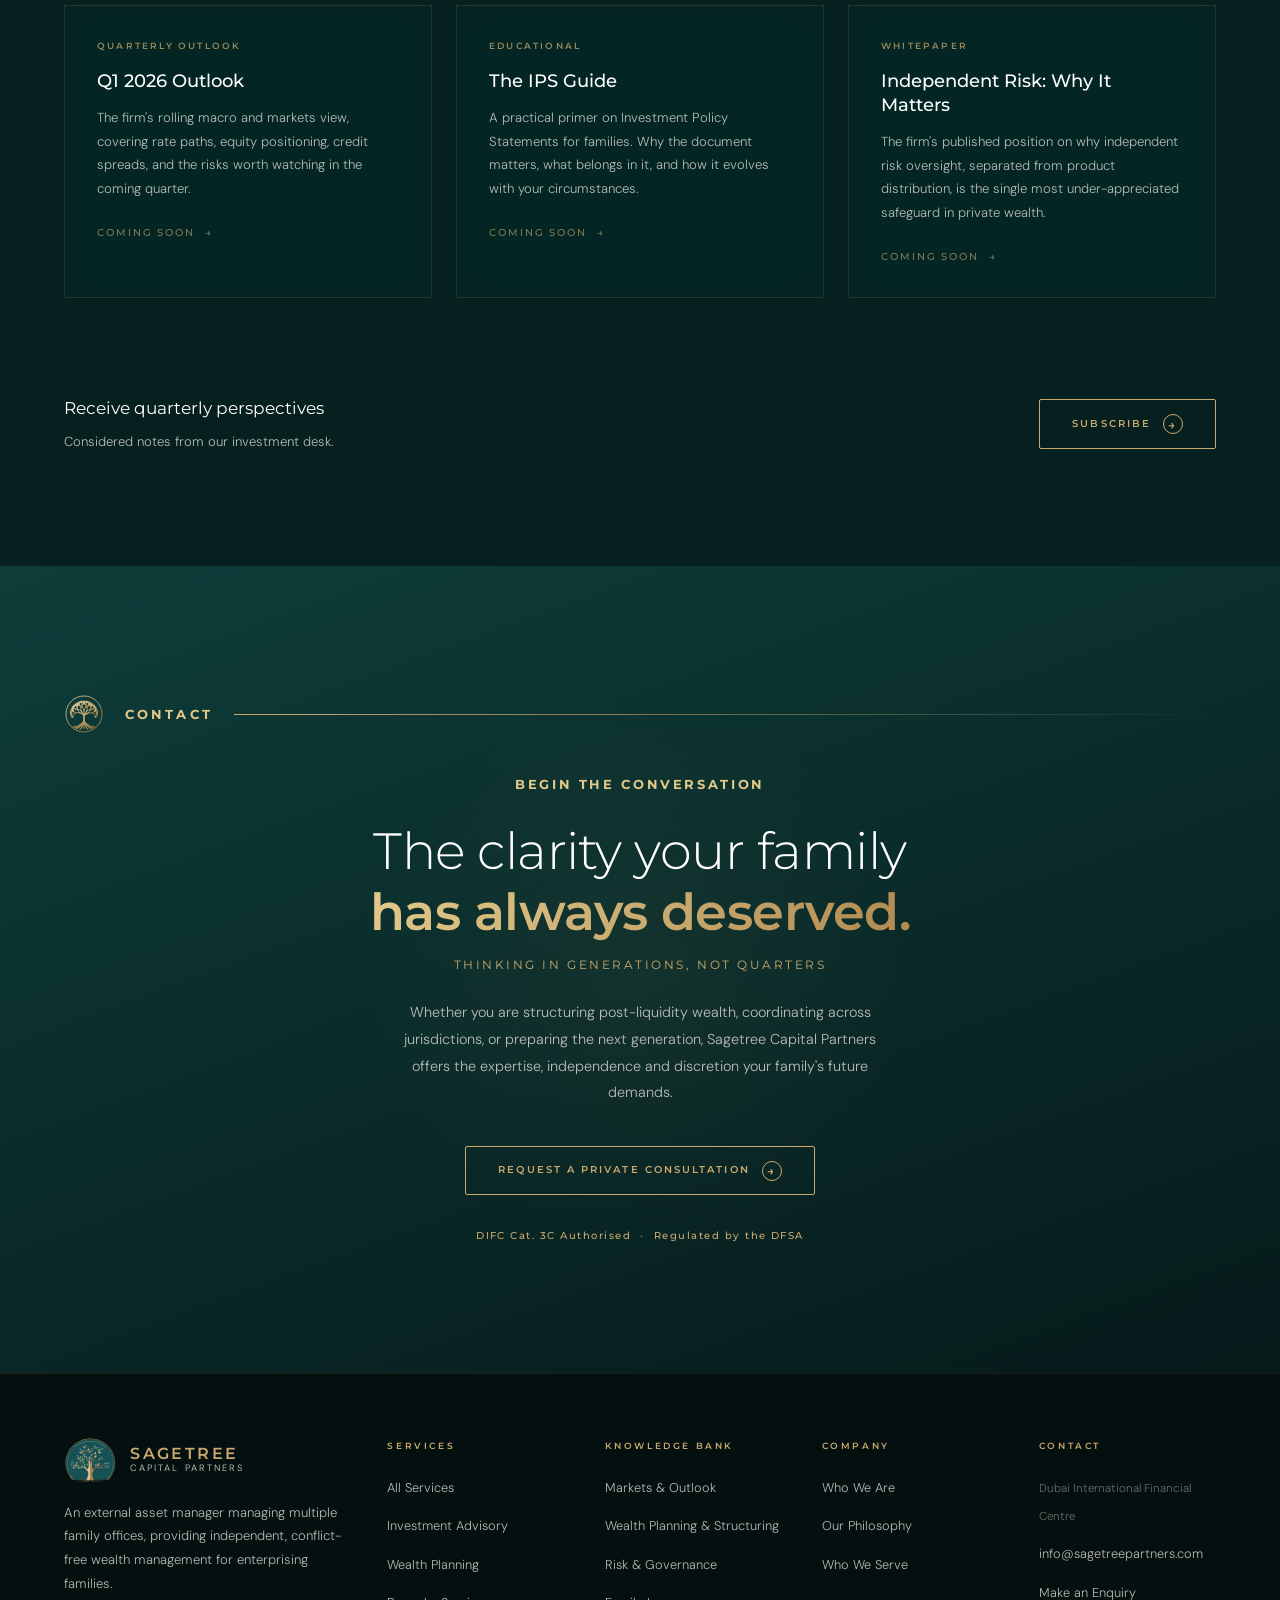
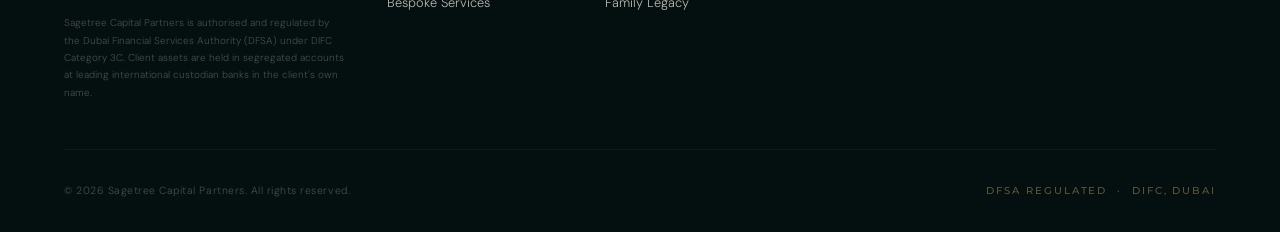
==== commit 3e5383fe: "One surface behind the hero and the stat cards, and real buttons on cream Background: I had been try" ====
--- a/index.html
+++ b/index.html
@@ -9,7 +9,7 @@
   <link rel="icon" href="favicon.ico" sizes="any" />
   <link rel="apple-touch-icon" href="apple-touch-icon.png" />
   <link rel="preload" as="image" href="hero-poster.jpg?v=2" fetchpriority="high" />
-  <link rel="stylesheet" href="sections.css?v=23" />
+  <link rel="stylesheet" href="sections.css?v=28" />
   <meta name="description" content="Sagetree Capital Partners is an independent external asset manager in the DIFC, Dubai, delivering conflict-free investment advisory, wealth planning and bespoke services for families and institutions." />
   <meta property="og:type" content="website" />
   <meta property="og:site_name" content="Sagetree Capital Partners" />
@@ -123,7 +123,7 @@
     .gold-line { width: 50px; height: 1px; background: linear-gradient(90deg, var(--gold), transparent); margin: 1.8rem 0; }
 
     /* ── STATS ─────────────────────────────────────── */
-    .stats-section { background: rgba(14,61,58,0.5); padding: 5rem 4rem; }
+    .stats-section { padding: 5rem 4rem; }
     .stats-grid { display: grid; grid-template-columns: repeat(4,1fr); gap: 1.5rem; perspective: 1200px; }
     .stat-card { position: relative; background: rgba(6,26,26,0.55); backdrop-filter: blur(18px) saturate(150%); -webkit-backdrop-filter: blur(18px) saturate(150%); border: 1px solid rgba(201,169,110,0.18); border-radius: 16px; padding: 2.4rem 1.8rem; min-height: 190px; display: flex; align-items: flex-start; overflow: hidden; transform-style: preserve-3d; transition: transform 0.2s ease, box-shadow 0.4s ease, border-color 0.4s ease; will-change: transform; box-shadow: inset 0 1px 0 rgba(255,255,255,0.04); }
     .stat-card::before { content: ''; position: absolute; inset: 0; background: radial-gradient(340px circle at var(--mx,50%) var(--my,0%), rgba(201,169,110,0.18), transparent 60%); opacity: 0; transition: opacity 0.4s; pointer-events: none; }
@@ -740,7 +740,7 @@
 <section class="hero" id="home">
   <div class="hero-video-wrap">
     <video autoplay muted loop playsinline preload="auto" poster="hero-poster.jpg?v=2" webkit-playsinline x5-playsinline>
-      <source src="hero-video.mp4?v=23" type="video/mp4" />
+      <source src="hero-video.mp4?v=28" type="video/mp4" />
     </video>
   </div>
   <div class="hero-overlay"></div>
@@ -788,7 +788,7 @@
         <p>Sagetree Capital is a regulated external asset manager managing multiple family offices, providing independent, conflict-free wealth management for enterprising families, entrepreneurs and their holding structures.</p>
         <p>Our role is to design and oversee the family's total investment architecture, coordinate best-in-class specialists, and ensure consistent implementation of the agreed strategy across banks, custodians and jurisdictions.</p>
       </div>
-      <div class="teaser-more"><a href="who-we-are.html" class="btn-ghost">More About Us &#8594;</a></div>
+      <div class="teaser-more"><a href="who-we-are.html" class="btn-cream">More About Us &#8594;</a></div>
     </div>
     <figure class="who-pull">
       <blockquote><p>We work with clients from approximately USD 3 million upwards who value independent, conflict-free advice and direct access to senior decision-makers.</p></blockquote>
@@ -922,7 +922,7 @@
       </div>
     </a>
   </div>
-  <div class="teaser-more reveal"><a href="our-services.html" class="btn-ghost">View All Services &#8594;</a></div>
+  <div class="teaser-more reveal"><a href="our-services.html" class="btn-cream">View All Services &#8594;</a></div>
   </div></div><!-- /light-band -->
 </section>
 
@@ -1262,7 +1262,7 @@
   })();
 
 </script>
-<script src="rings.js?v=23" defer></script>
-<script src="hero.js?v=23" defer></script>
+<script src="rings.js?v=28" defer></script>
+<script src="hero.js?v=28" defer></script>
 </body>
 </html>
--- a/sections.css
+++ b/sections.css
@@ -19,8 +19,10 @@
     /* ═══ LIGHT READING BAND ═══════════════════════════════════════ */
     .light-band {
       background: linear-gradient(180deg, #f6f2e8 0%, #efe9db 100%);
-      border-top: 1px solid rgba(138,106,51,0.18);
-      border-bottom: 1px solid rgba(138,106,51,0.18);
+      /* No hairlines. Two adjacent cream bands each drew one, putting a line
+         across otherwise continuous cream. The cream-against-emerald contrast
+         already separates the sections, and the emerald boxes mark the
+         segments within them, so the rules were noise. */
       padding: 6rem 0 0;
       /* margin-top only: a margin shorthand here would reset the negative
          inline margins .bleed uses to break out to full width. */
@@ -285,3 +287,36 @@
       .light-band .svc-card-tag { font-size: 0.75rem; }
       .light-band .svc-card-cta { font-size: 0.75rem; }
     }
+
+    /* A real button on the cream ground. As a faint ghost link at 0.65rem in
+       muted cream it was effectively invisible, and it sat hard against the
+       band's bottom edge with no room to breathe. */
+    .light-band .teaser-more { margin-top: 2.8rem; padding-bottom: 0.5rem; }
+    .btn-cream {
+      display: inline-flex; align-items: center; gap: 0.7rem;
+      font-family: var(--heading); font-size: 0.72rem; font-weight: 600;
+      letter-spacing: 0.18em; text-transform: uppercase; text-decoration: none;
+      color: #6d5427; background: transparent;
+      border: 1px solid rgba(138,106,51,0.55); border-radius: 2px;
+      padding: 0.95rem 1.9rem; min-height: 48px;
+      transition: background .35s ease, color .35s ease, border-color .35s ease, box-shadow .35s ease;
+    }
+    .btn-cream:hover {
+      background: #8a6a33; border-color: #8a6a33; color: #f6f2e8;
+      box-shadow: 0 8px 22px rgba(138,106,51,0.28);
+    }
+    .btn-cream:focus-visible { outline: 2px solid #8a6a33; outline-offset: 3px; }
+    @media (max-width: 960px) {
+      .btn-cream { width: 100%; justify-content: center; padding: 1rem 1.4rem; }
+      .light-band .teaser-more { margin-top: 2rem; }
+    }
+
+    /* flush-bottom pulls the band over the section's bottom padding, which is
+       right for the mandate card (it ends the band) but leaves the services
+       button pressed against the edge. Give this band its own bottom room. */
+    .services-section .light-band { padding-bottom: 5rem; }
+    @media (max-width: 960px) { .services-section .light-band { padding-bottom: 3rem; } }
+
+    /* Adjacent cream bands should read as one sheet of paper, not two. */
+    .light-band + .light-band,
+    .services-section .light-band { margin-top: 0; }
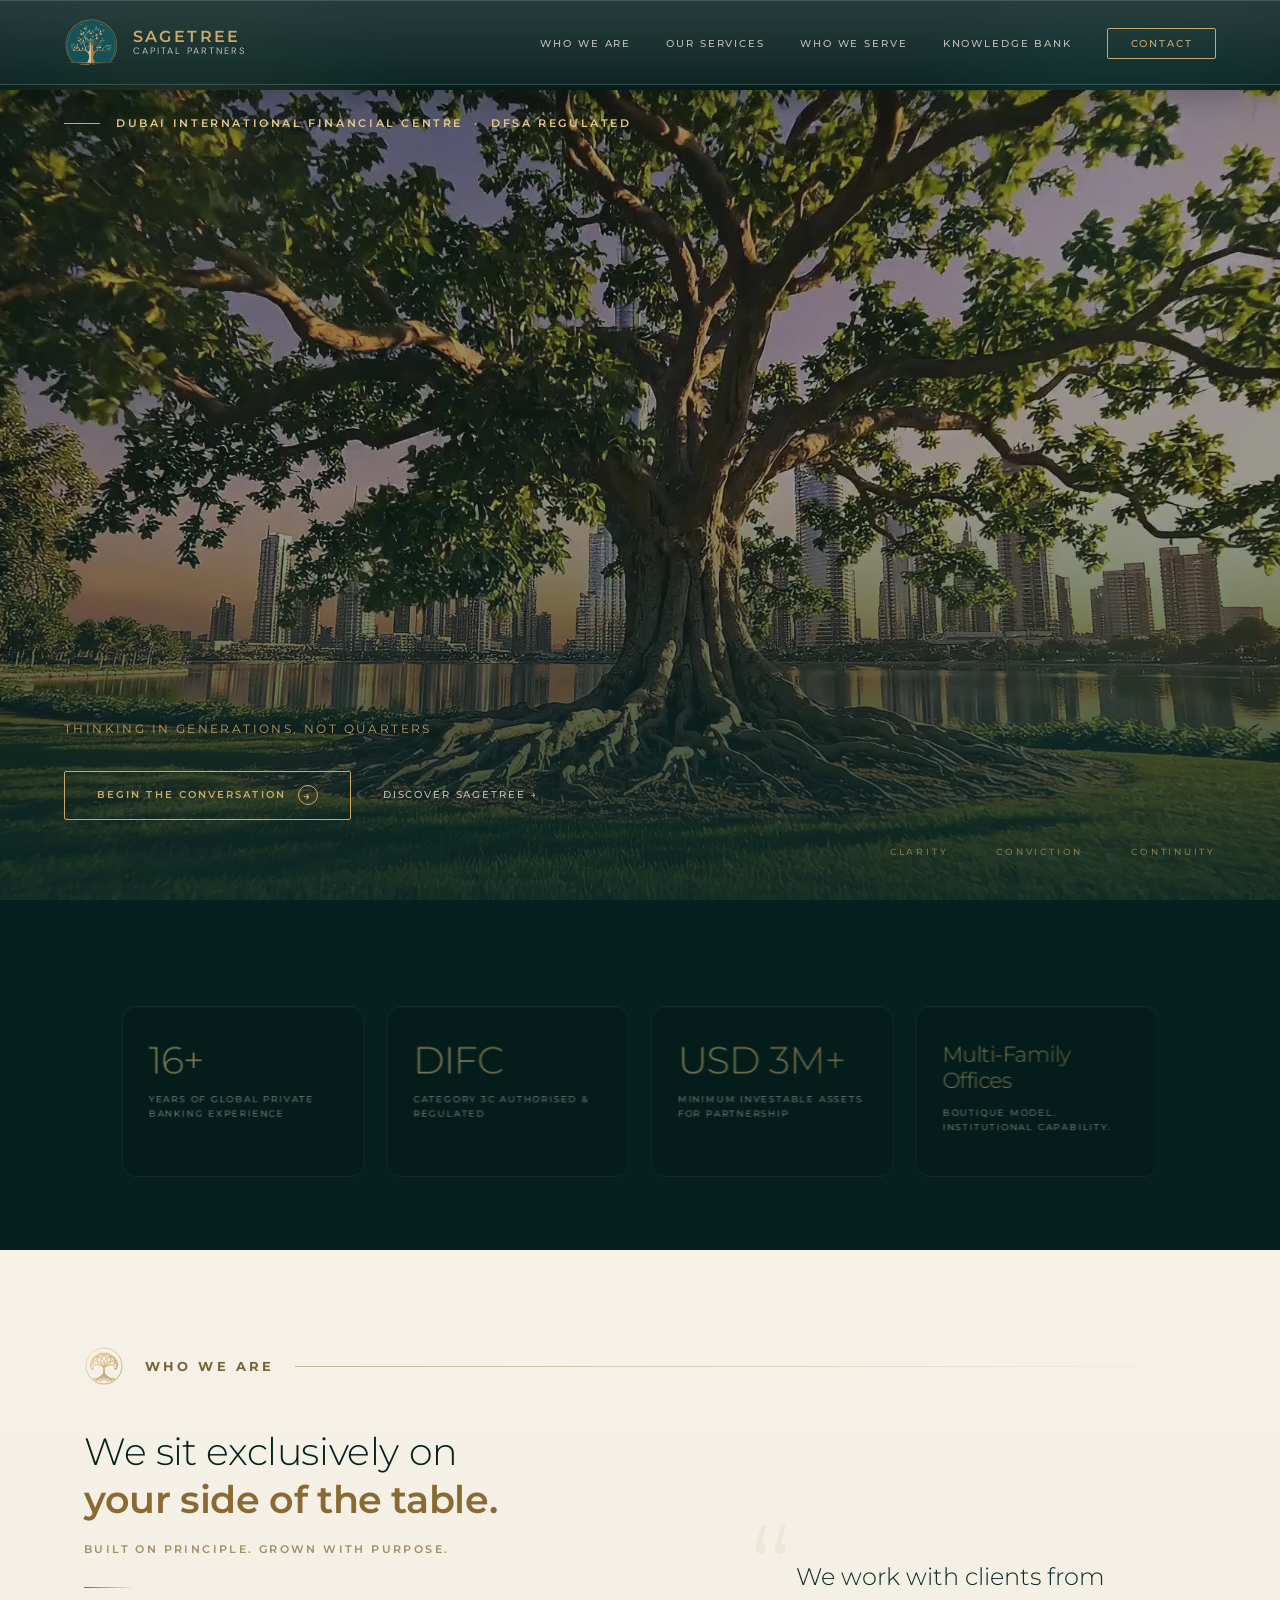
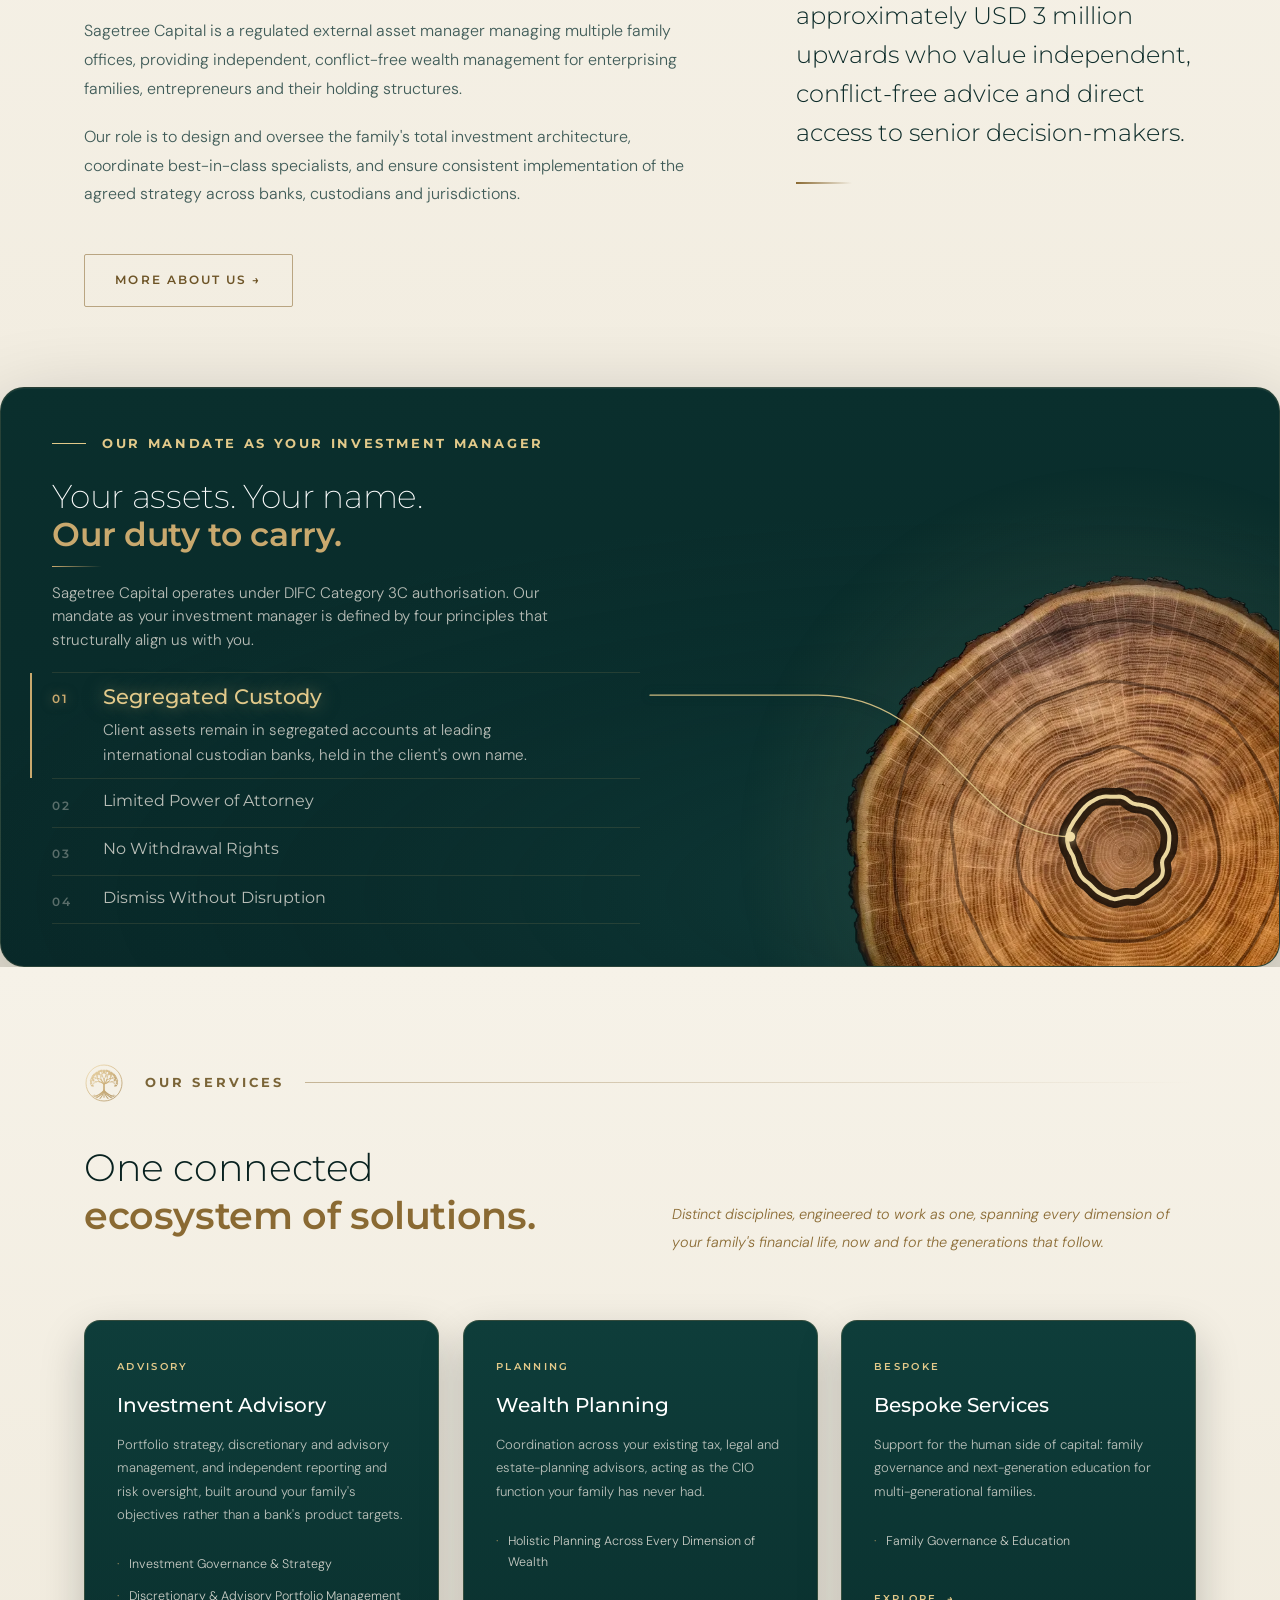
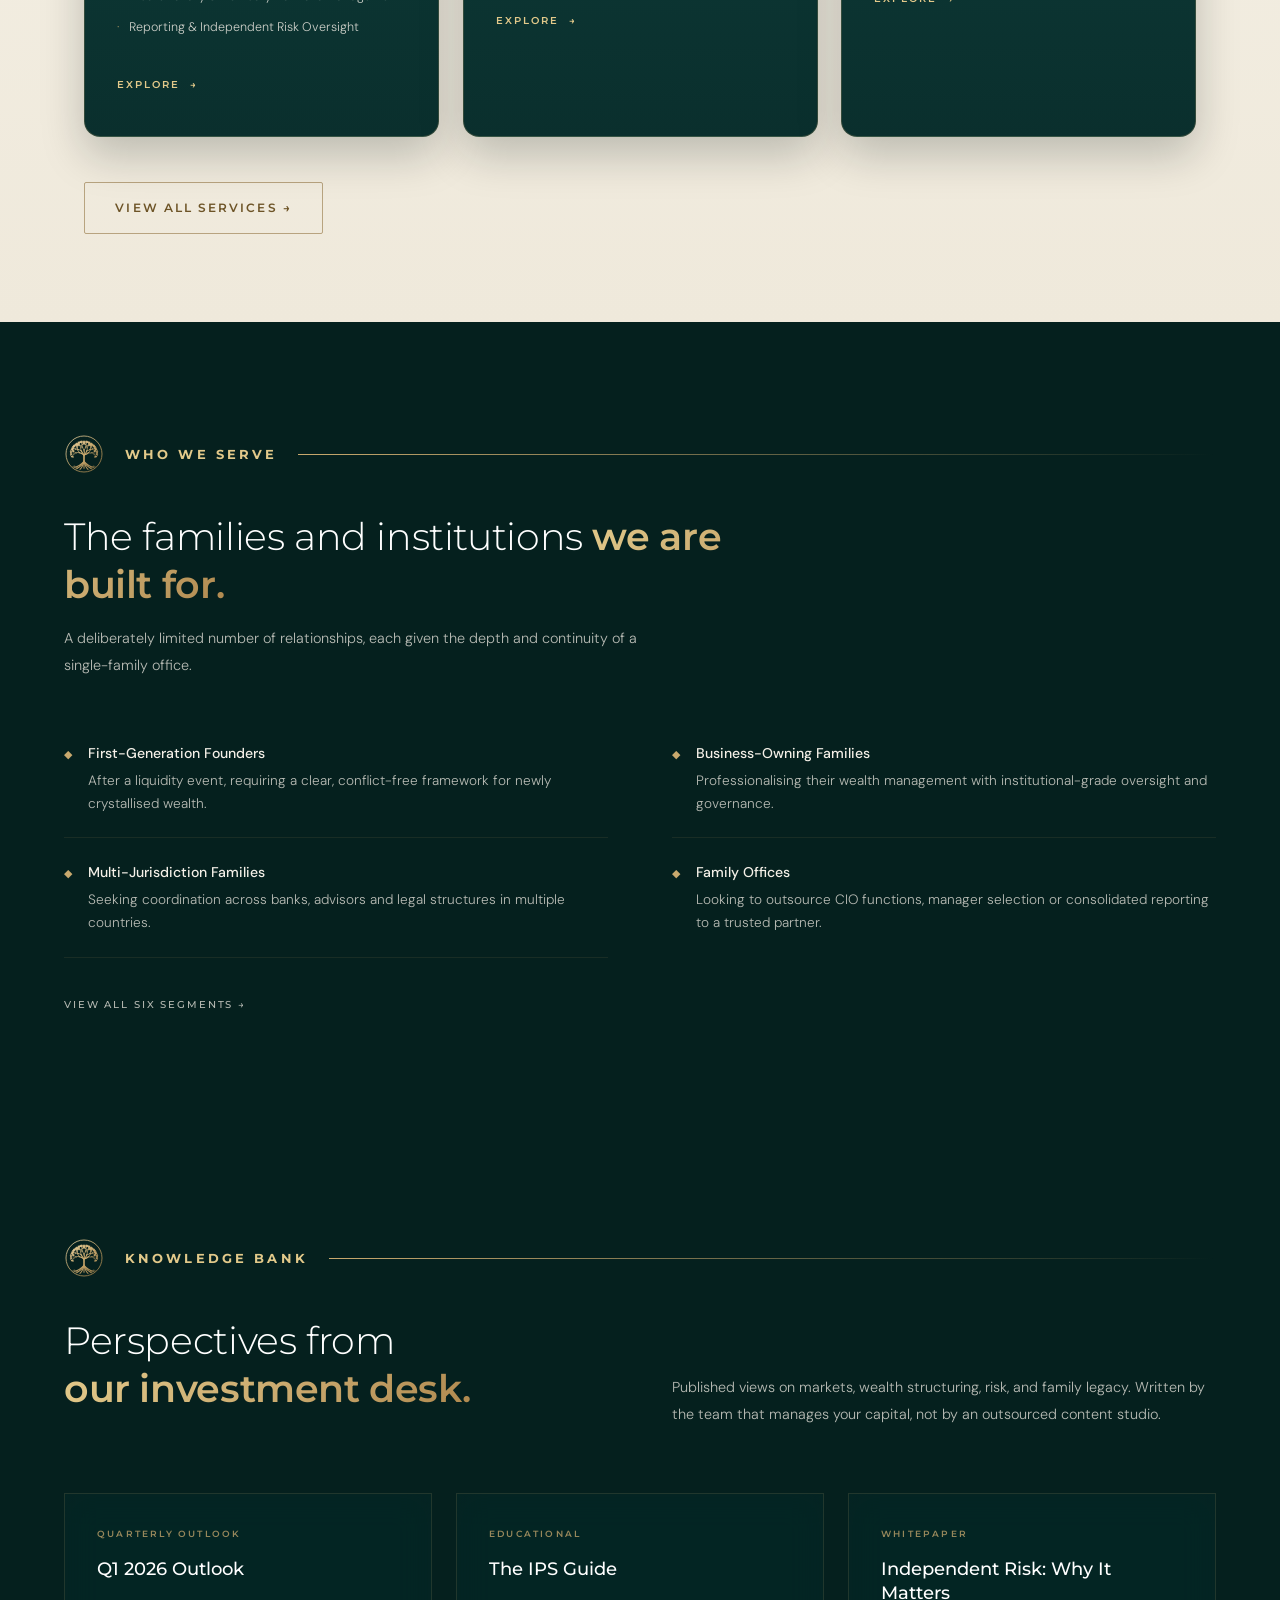
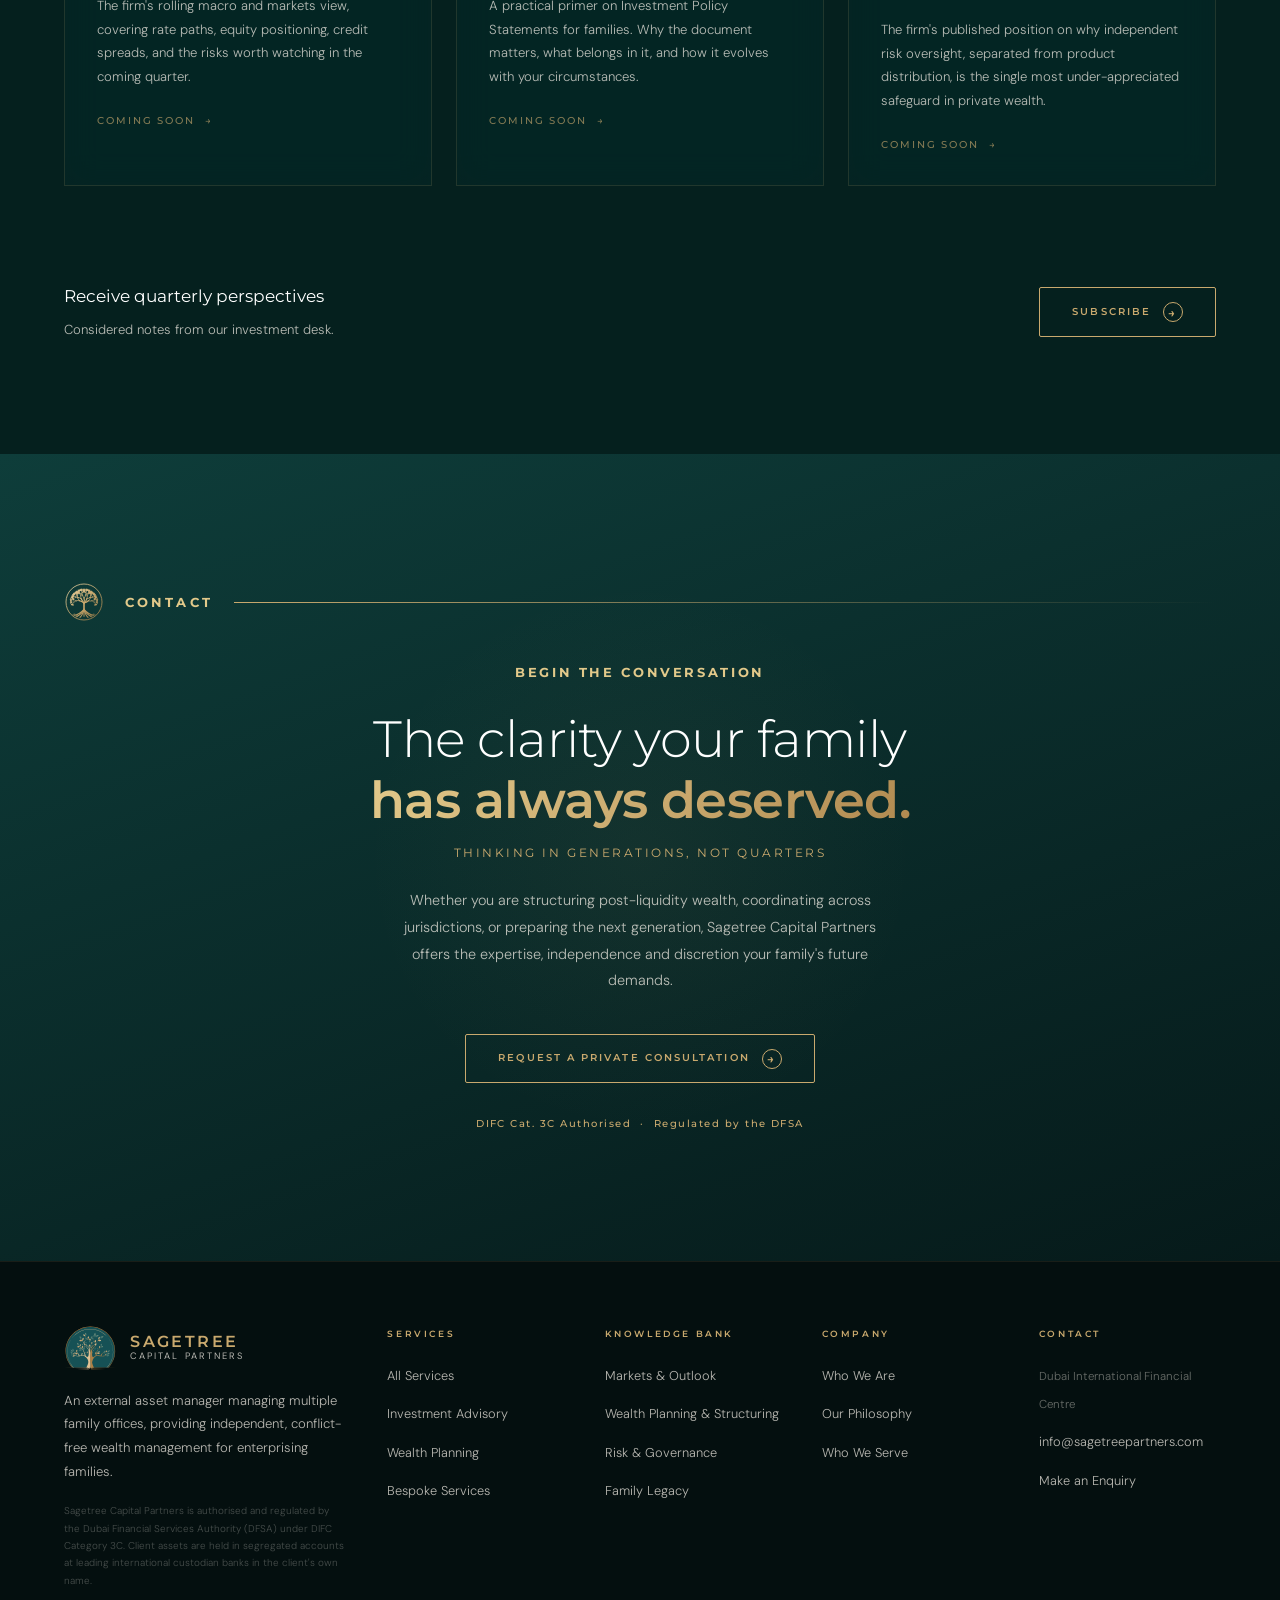
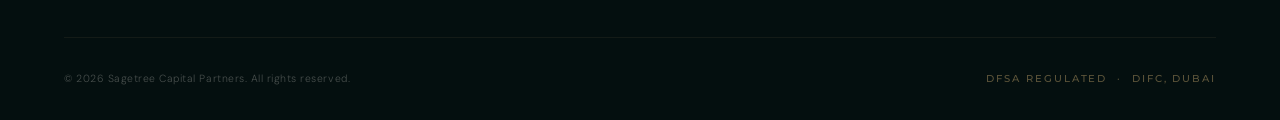
==== commit a8203332: "No section paints its own ground, and the cream bands meet Two separate causes, both mine.  The stri" ====
--- a/index.html
+++ b/index.html
@@ -9,7 +9,7 @@
   <link rel="icon" href="favicon.ico" sizes="any" />
   <link rel="apple-touch-icon" href="apple-touch-icon.png" />
   <link rel="preload" as="image" href="hero-poster.jpg?v=2" fetchpriority="high" />
-  <link rel="stylesheet" href="sections.css?v=28" />
+  <link rel="stylesheet" href="sections.css?v=29" />
   <meta name="description" content="Sagetree Capital Partners is an independent external asset manager in the DIFC, Dubai, delivering conflict-free investment advisory, wealth planning and bespoke services for families and institutions." />
   <meta property="og:type" content="website" />
   <meta property="og:site_name" content="Sagetree Capital Partners" />
@@ -740,7 +740,7 @@
 <section class="hero" id="home">
   <div class="hero-video-wrap">
     <video autoplay muted loop playsinline preload="auto" poster="hero-poster.jpg?v=2" webkit-playsinline x5-playsinline>
-      <source src="hero-video.mp4?v=28" type="video/mp4" />
+      <source src="hero-video.mp4?v=29" type="video/mp4" />
     </video>
   </div>
   <div class="hero-overlay"></div>
@@ -1262,7 +1262,7 @@
   })();
 
 </script>
-<script src="rings.js?v=28" defer></script>
-<script src="hero.js?v=28" defer></script>
+<script src="rings.js?v=29" defer></script>
+<script src="hero.js?v=29" defer></script>
 </body>
 </html>
--- a/sections.css
+++ b/sections.css
@@ -317,6 +317,14 @@
     .services-section .light-band { padding-bottom: 5rem; }
     @media (max-width: 960px) { .services-section .light-band { padding-bottom: 3rem; } }
 
-    /* Adjacent cream bands should read as one sheet of paper, not two. */
-    .light-band + .light-band,
-    .services-section .light-band { margin-top: 0; }
+    /* Adjacent cream bands should read as one sheet of paper, not two.
+       Deliberately does NOT set margin-top: it has the same specificity as
+       .light-band.flush-top and would cancel the flush, leaving a block of
+       section padding showing as a dark strip between the two bands. */
+
+    /* The hero must not paint its own ground. Any colour it paints, animated or
+       not, is a second surface composited over the same orbs as the section
+       below, and two surfaces can always be told apart. With none, the gutter
+       revealed as the hero docks IS the page ground, identical by construction
+       to the stats section and everything after it. */
+    .hero { background: transparent !important; }
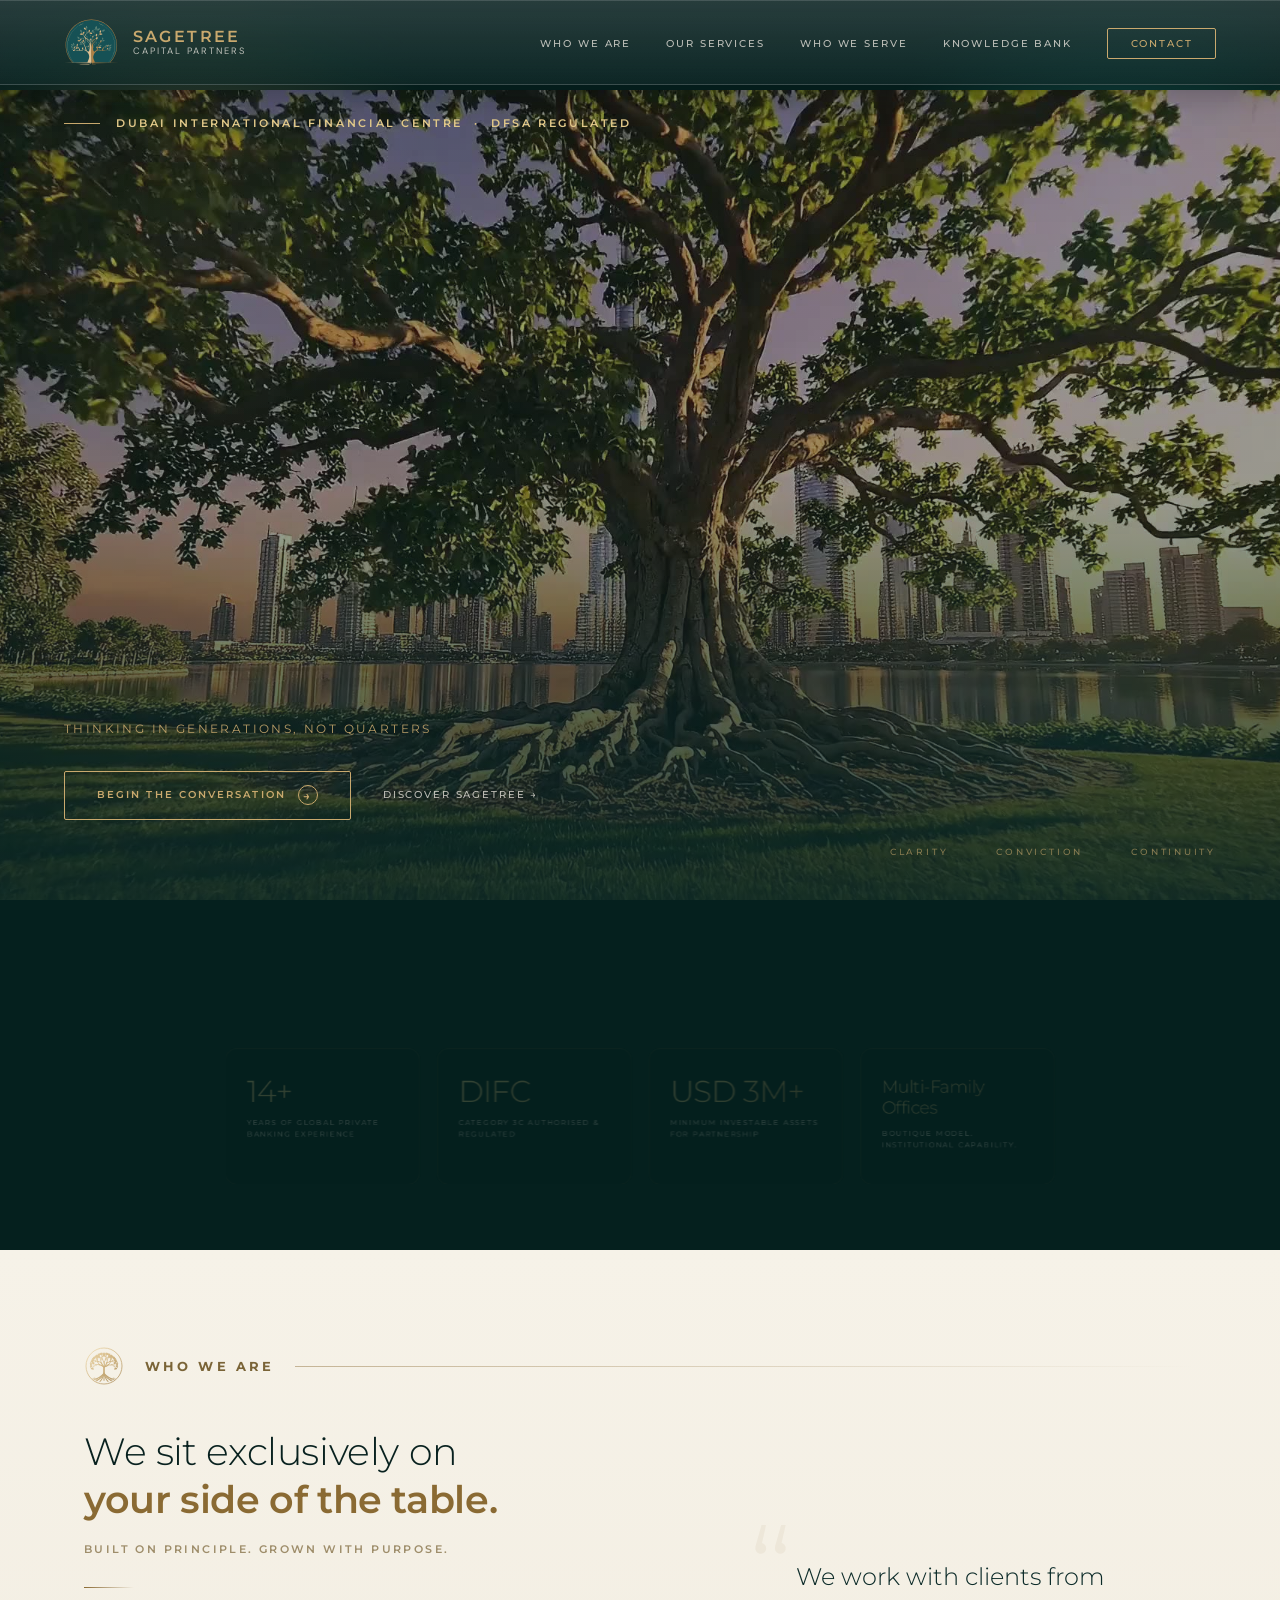
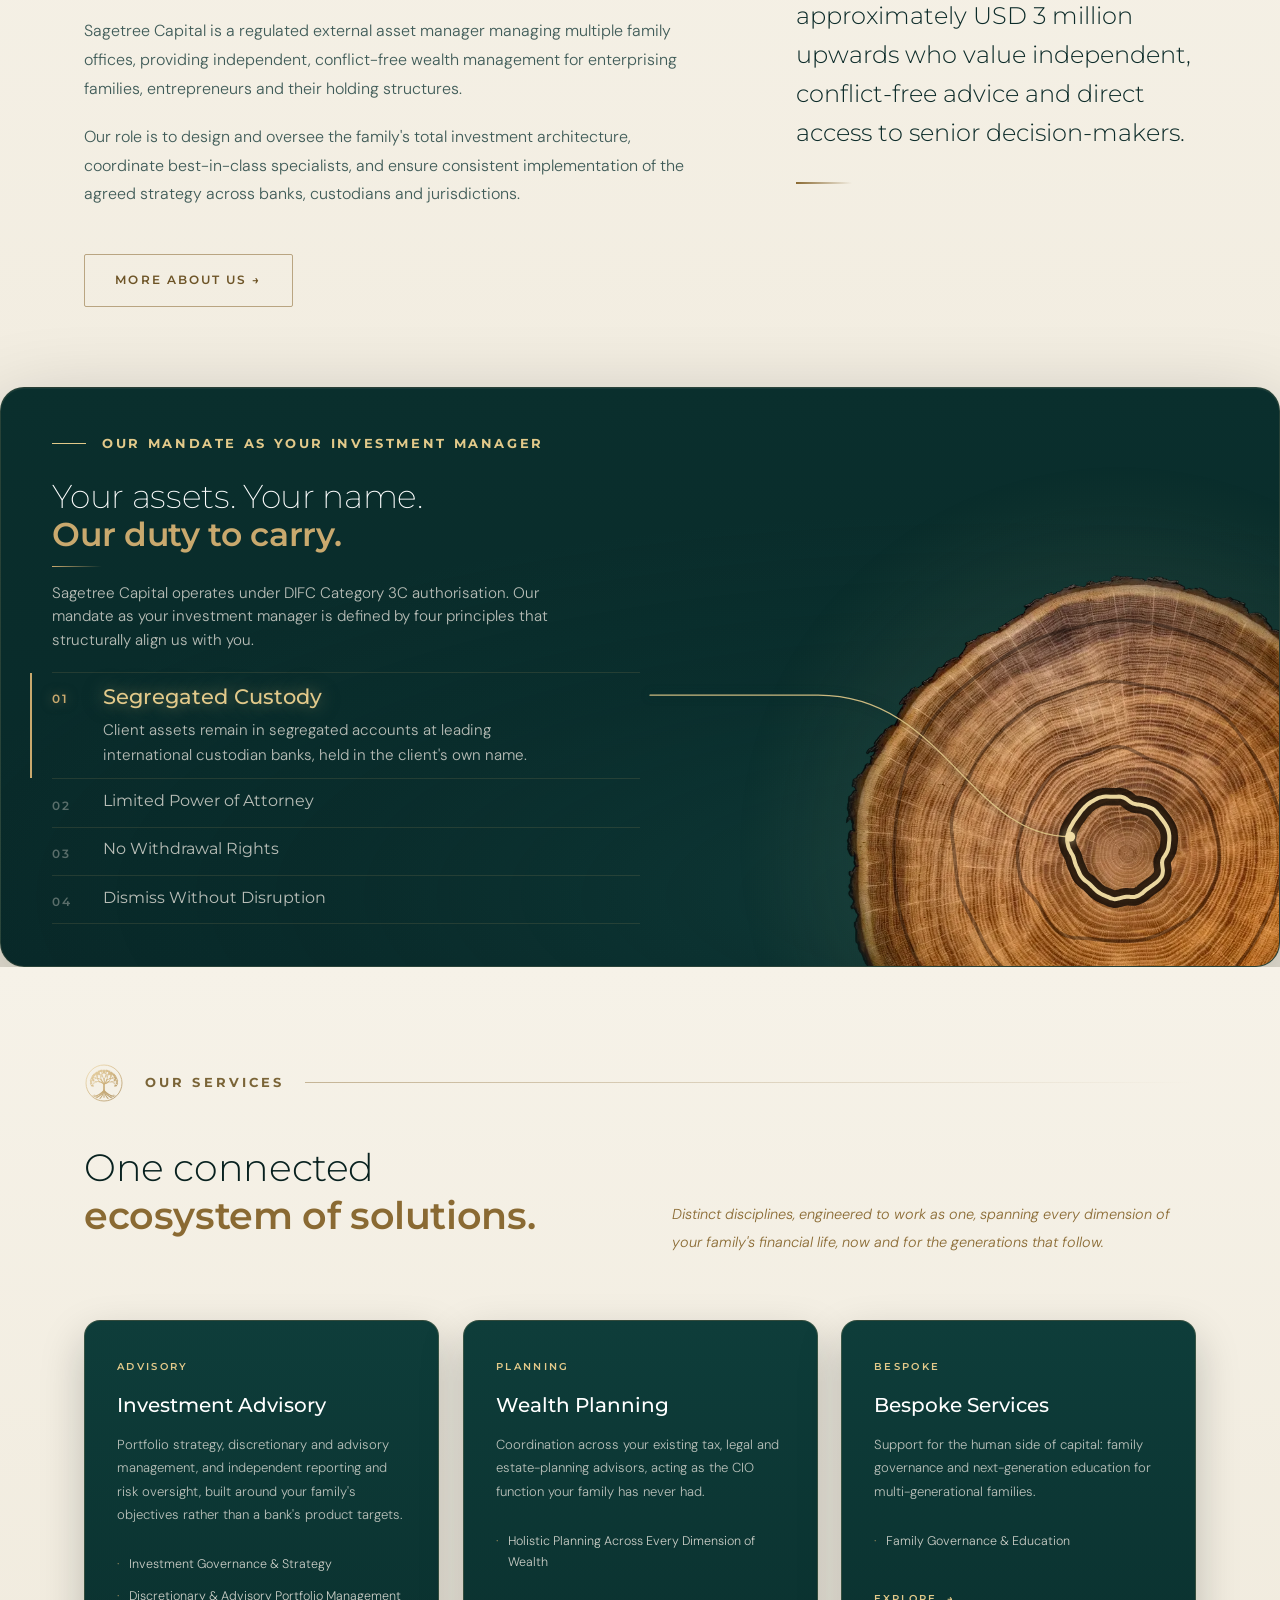
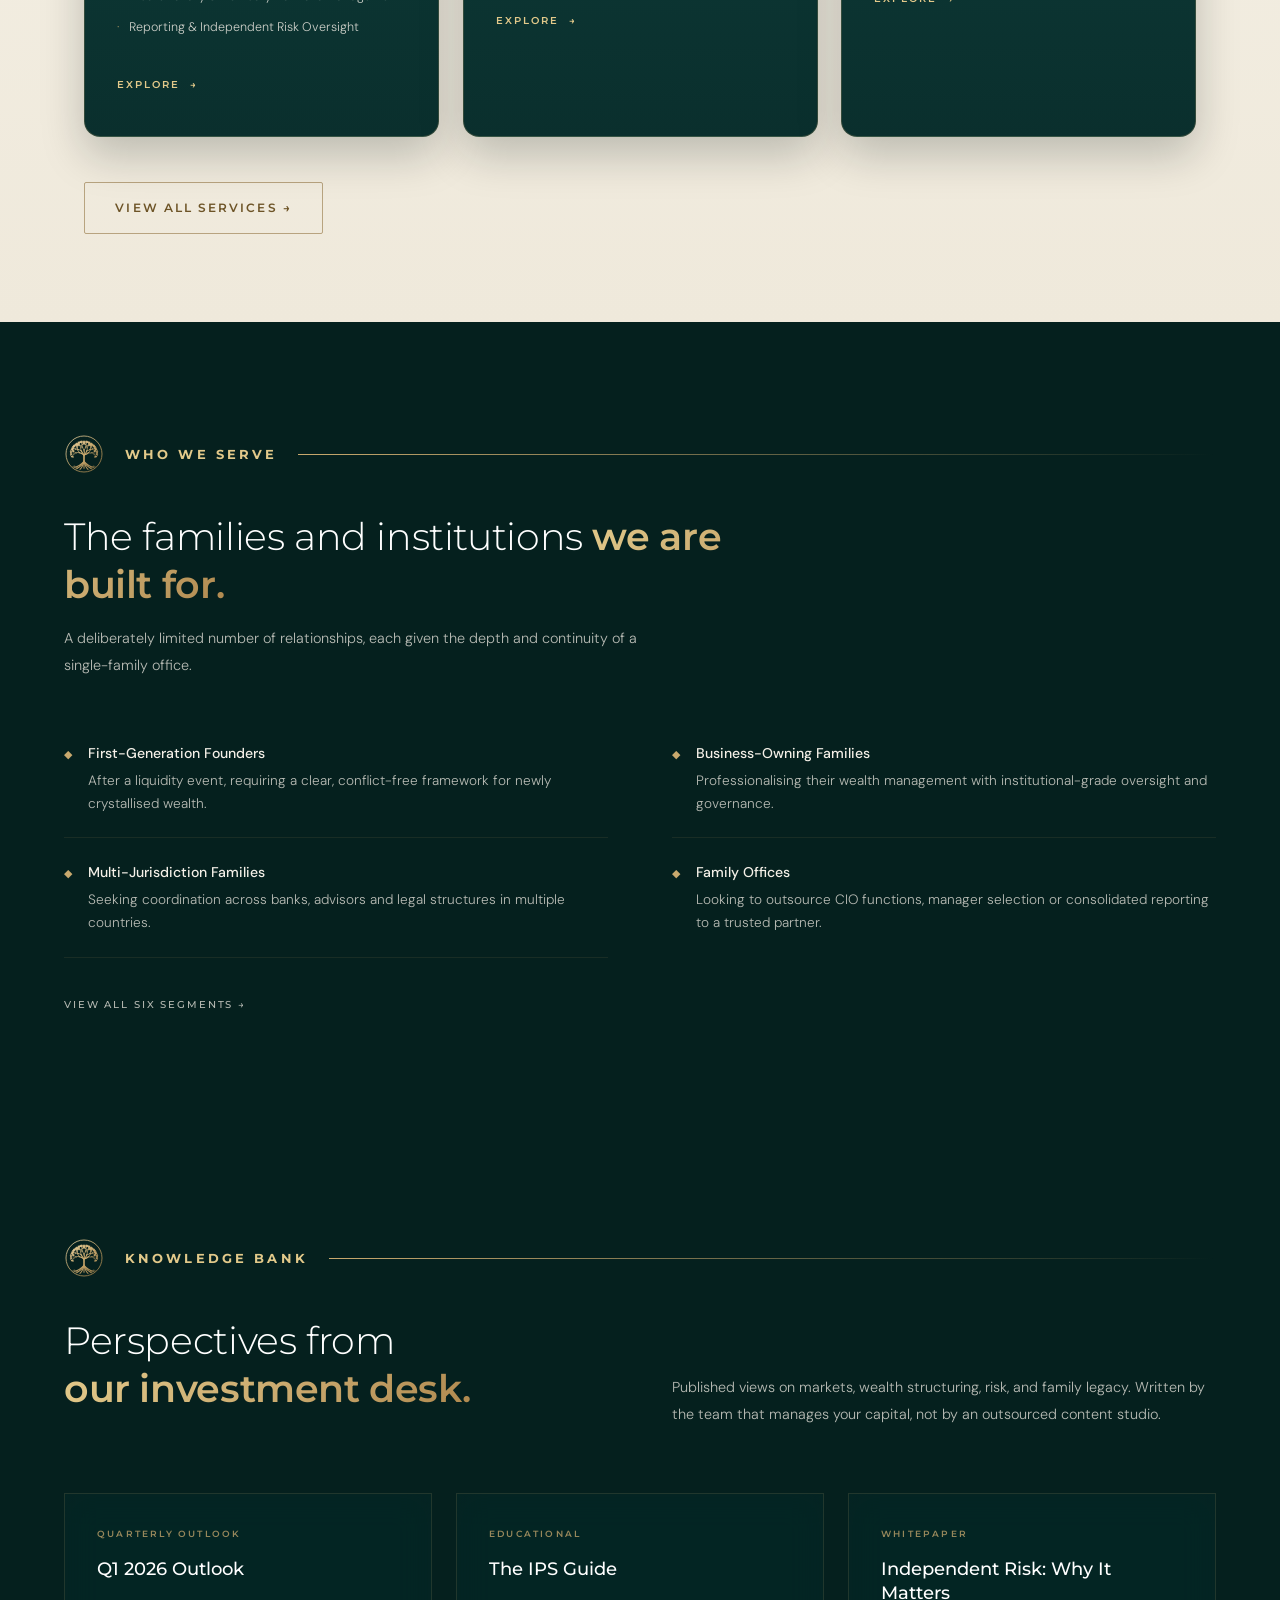
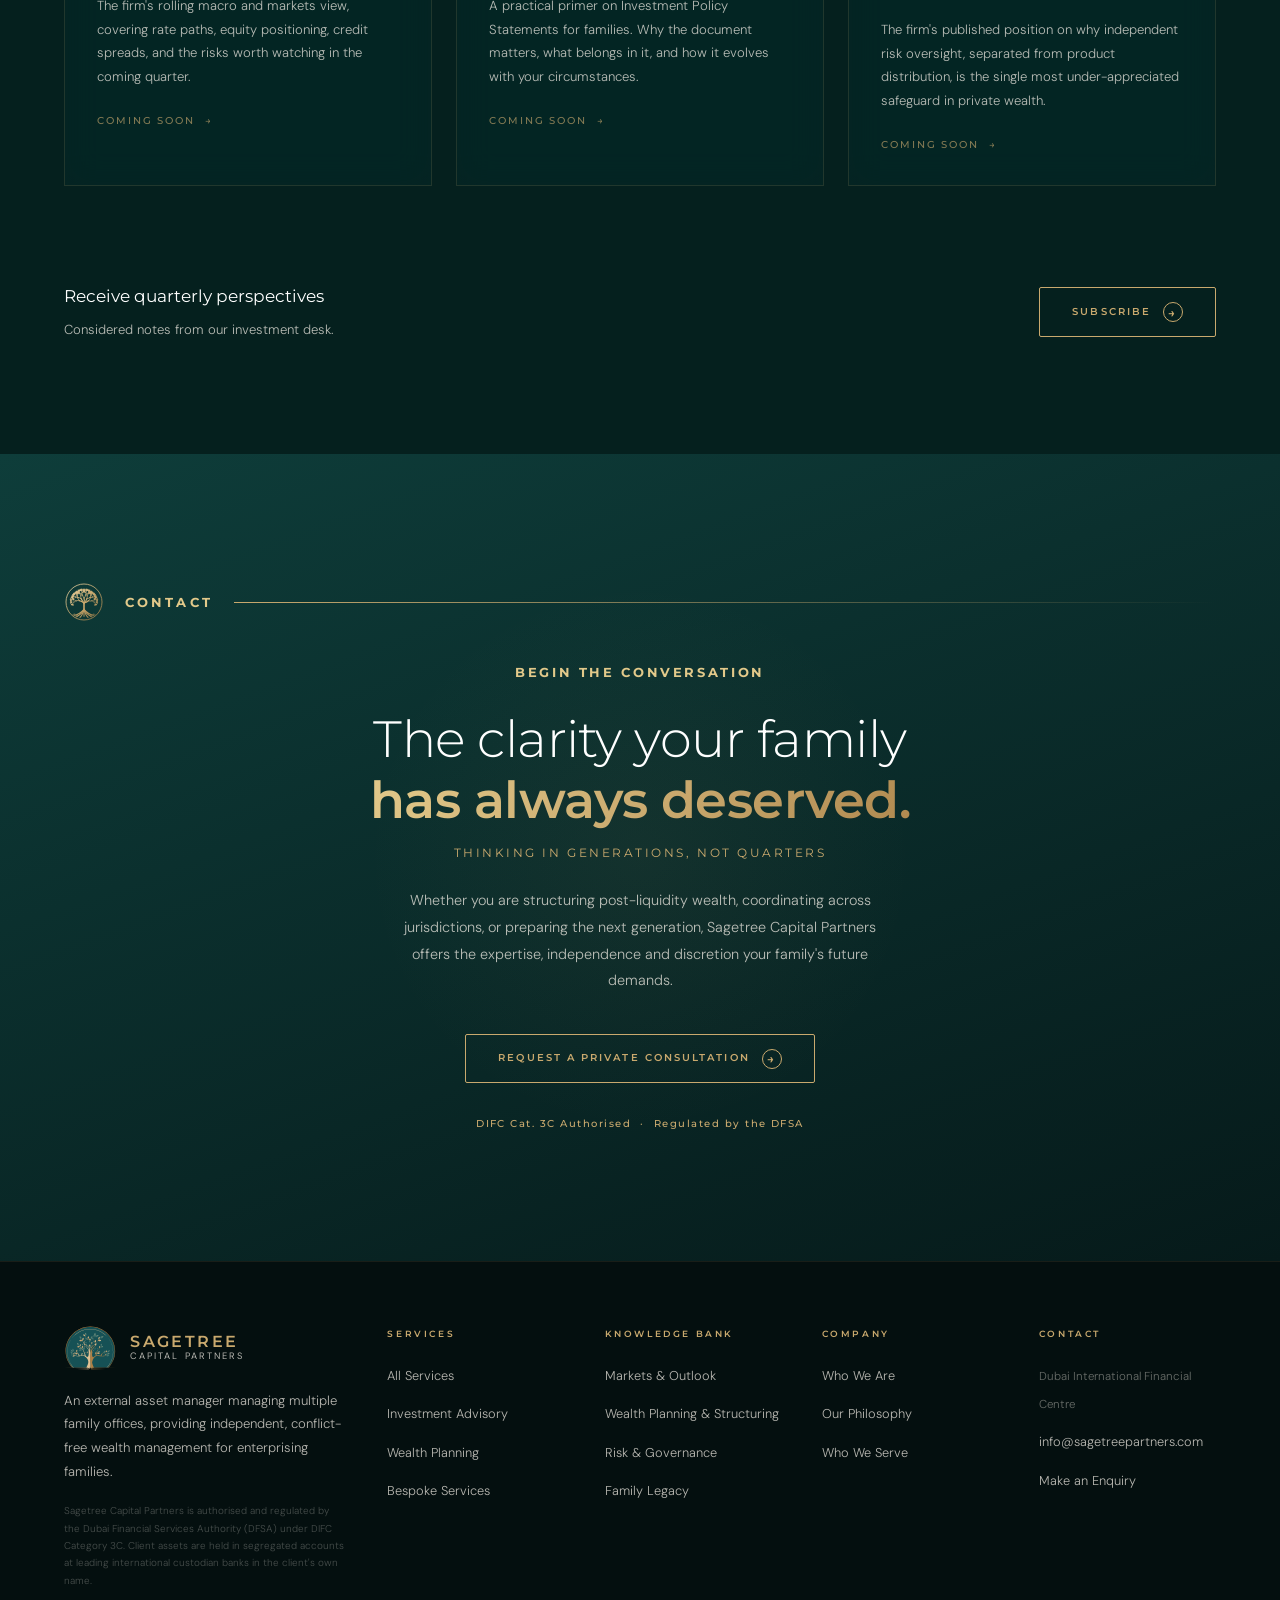
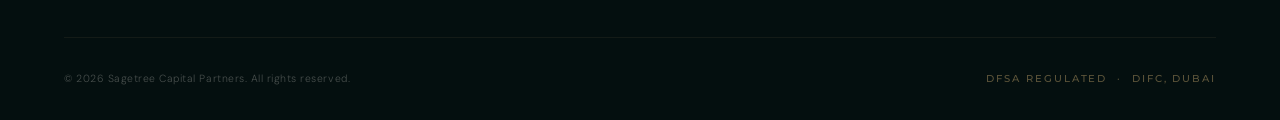
==== commit 95ee381d: "Make the info cards arrive, not just nudge The stat cards grew 0.90 to 1.0 as the hero docked, an 11" ====
--- a/index.html
+++ b/index.html
@@ -9,7 +9,7 @@
   <link rel="icon" href="favicon.ico" sizes="any" />
   <link rel="apple-touch-icon" href="apple-touch-icon.png" />
   <link rel="preload" as="image" href="hero-poster.jpg?v=2" fetchpriority="high" />
-  <link rel="stylesheet" href="sections.css?v=29" />
+  <link rel="stylesheet" href="sections.css?v=30" />
   <meta name="description" content="Sagetree Capital Partners is an independent external asset manager in the DIFC, Dubai, delivering conflict-free investment advisory, wealth planning and bespoke services for families and institutions." />
   <meta property="og:type" content="website" />
   <meta property="og:site_name" content="Sagetree Capital Partners" />
@@ -740,7 +740,7 @@
 <section class="hero" id="home">
   <div class="hero-video-wrap">
     <video autoplay muted loop playsinline preload="auto" poster="hero-poster.jpg?v=2" webkit-playsinline x5-playsinline>
-      <source src="hero-video.mp4?v=29" type="video/mp4" />
+      <source src="hero-video.mp4?v=30" type="video/mp4" />
     </video>
   </div>
   <div class="hero-overlay"></div>
@@ -1262,7 +1262,7 @@
   })();
 
 </script>
-<script src="rings.js?v=29" defer></script>
-<script src="hero.js?v=29" defer></script>
+<script src="rings.js?v=30" defer></script>
+<script src="hero.js?v=30" defer></script>
 </body>
 </html>
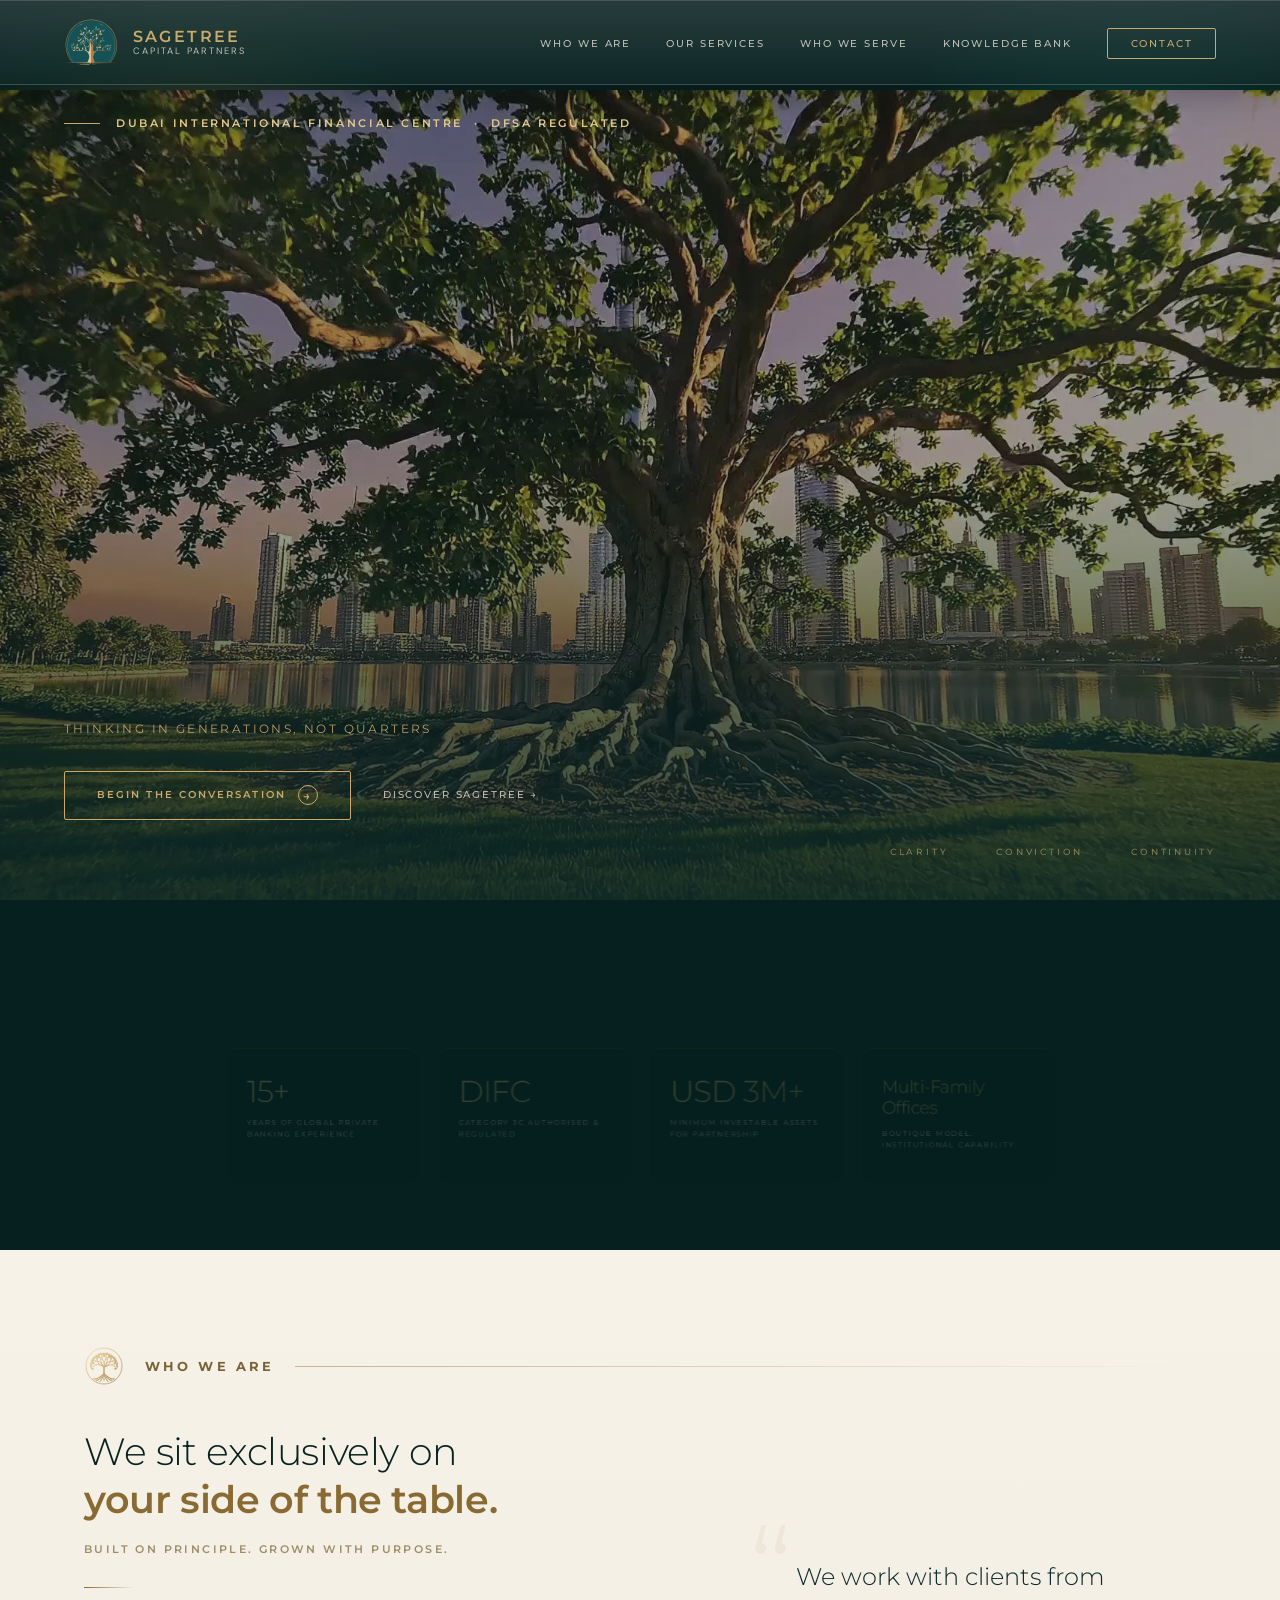
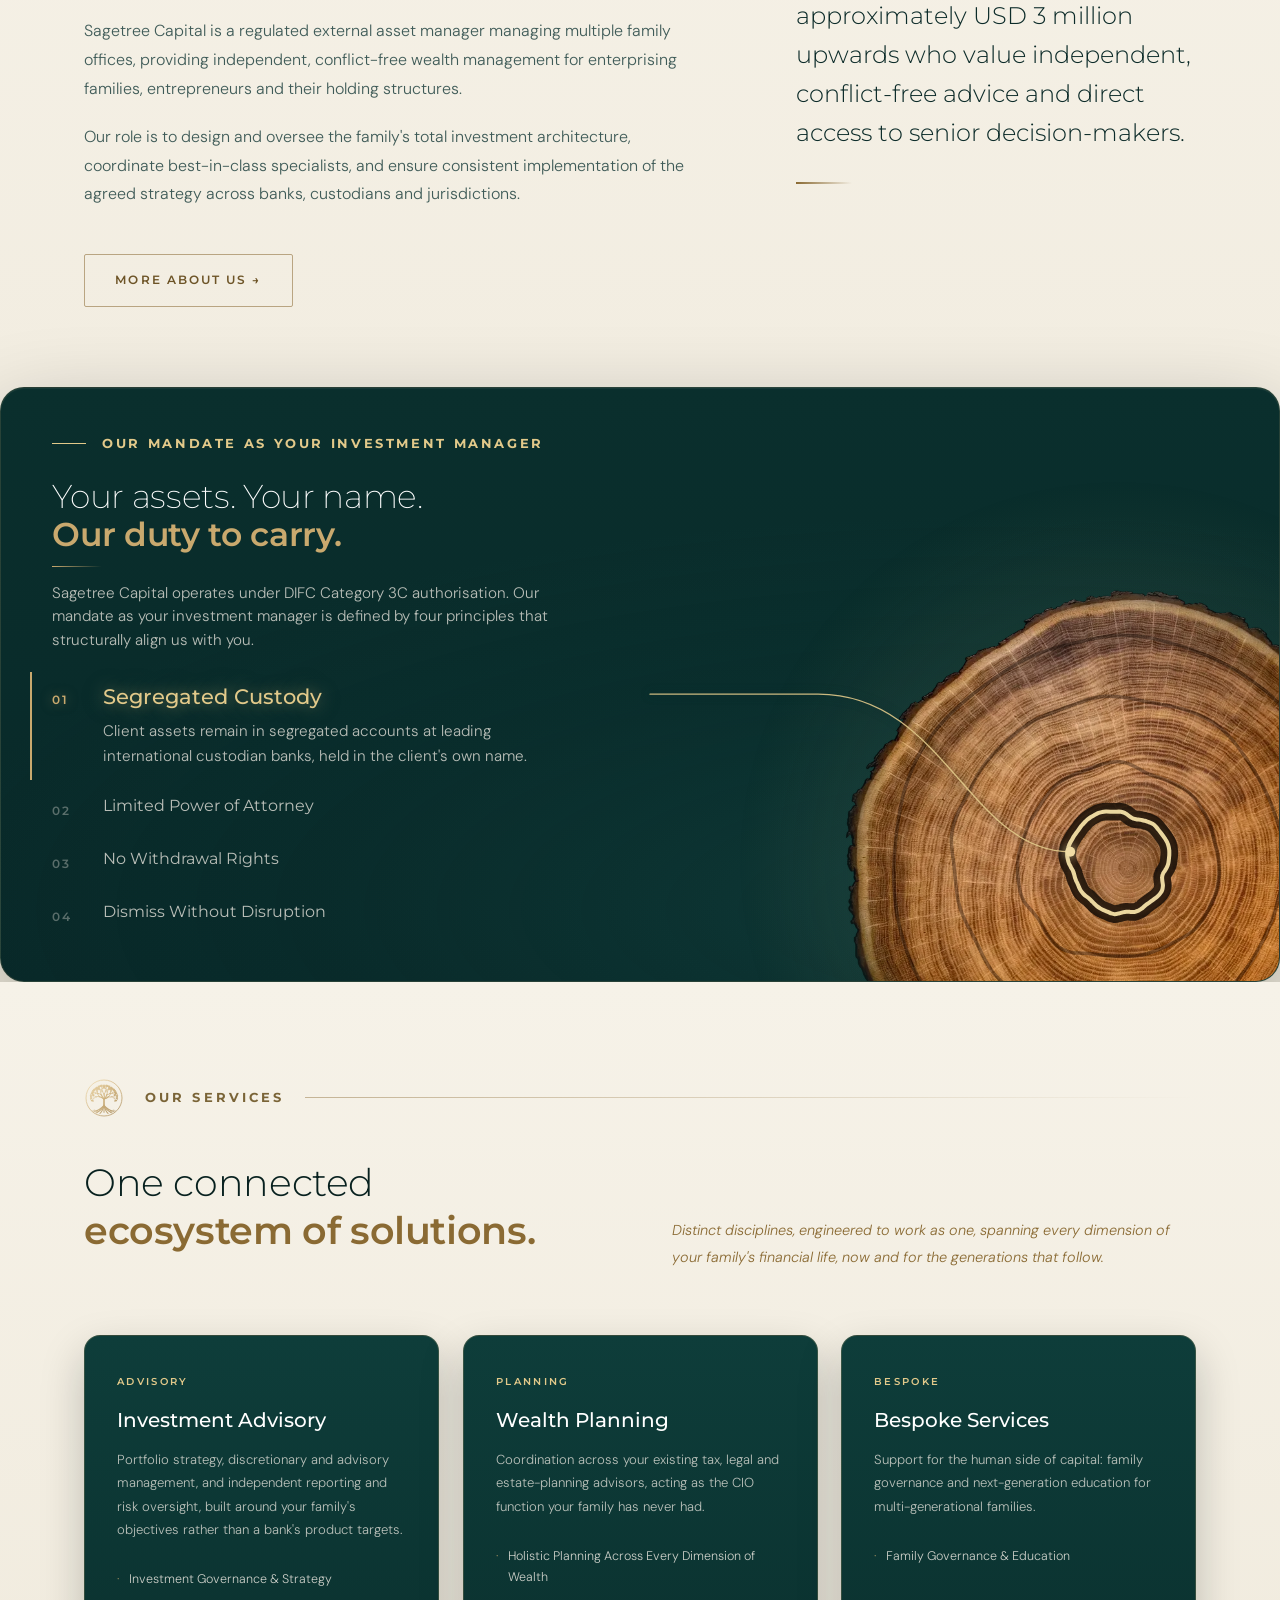
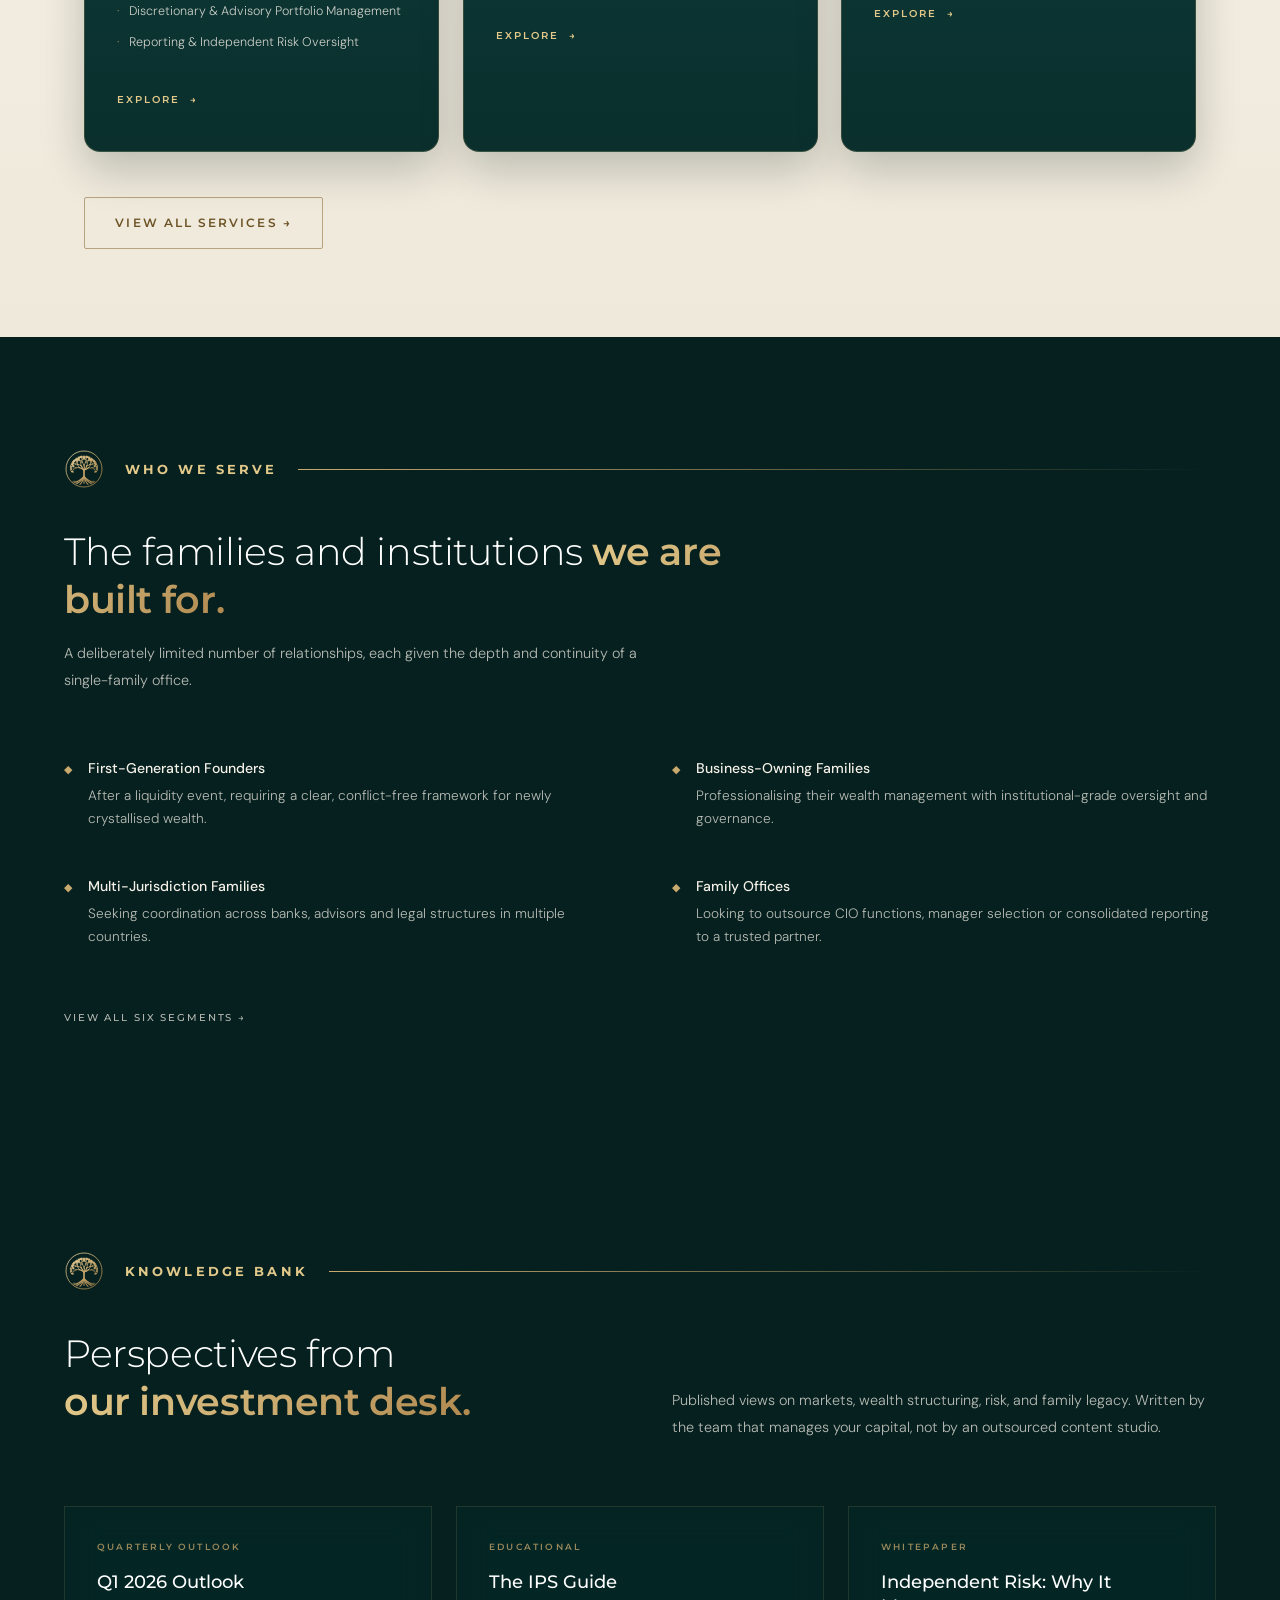
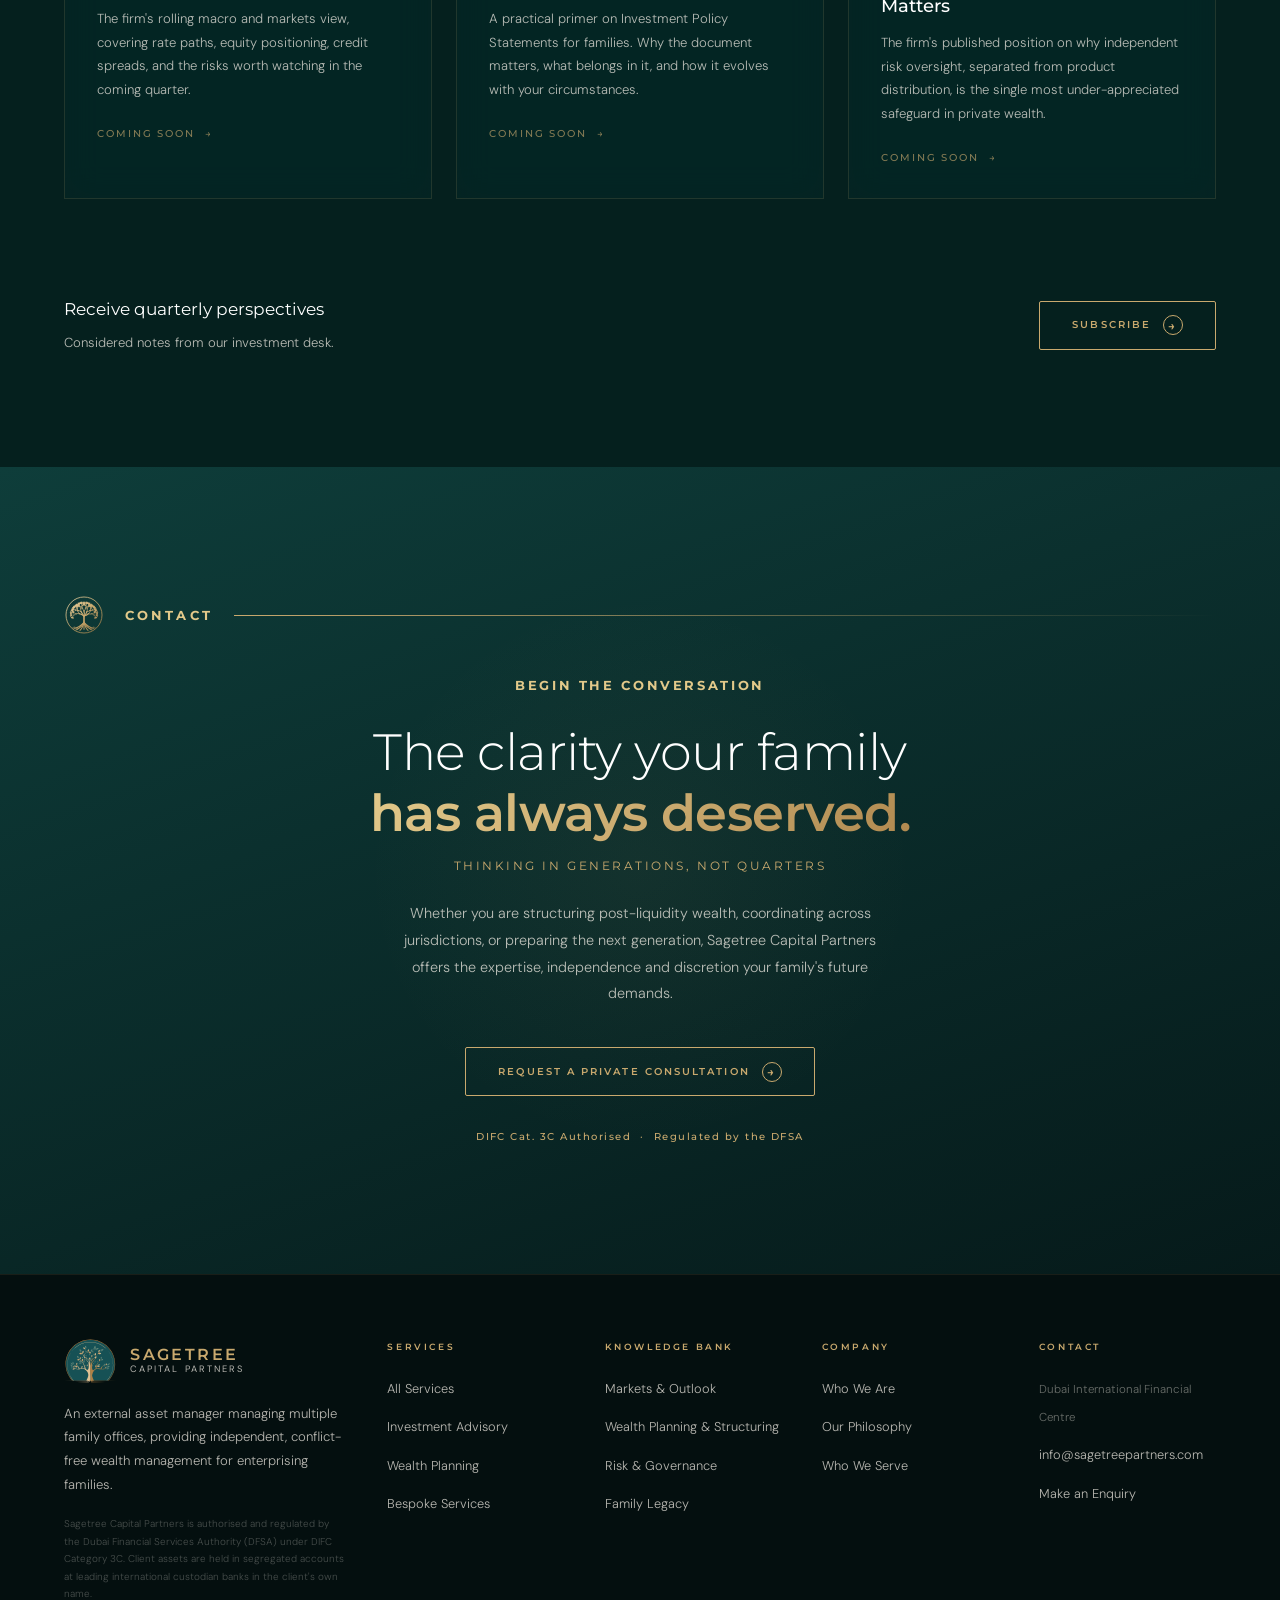
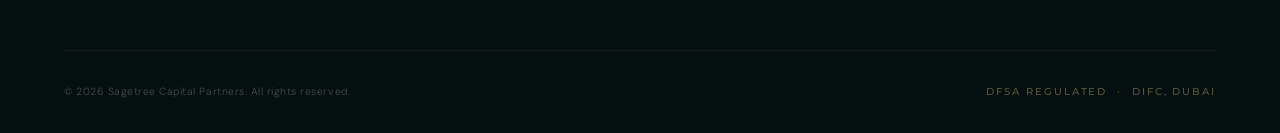
==== commit a7833957: "Remove the divider lines between sections and list items Stripped every hairline that was acting as " ====
--- a/index.html
+++ b/index.html
@@ -9,7 +9,7 @@
   <link rel="icon" href="favicon.ico" sizes="any" />
   <link rel="apple-touch-icon" href="apple-touch-icon.png" />
   <link rel="preload" as="image" href="hero-poster.jpg?v=2" fetchpriority="high" />
-  <link rel="stylesheet" href="sections.css?v=30" />
+  <link rel="stylesheet" href="sections.css?v=31" />
   <meta name="description" content="Sagetree Capital Partners is an independent external asset manager in the DIFC, Dubai, delivering conflict-free investment advisory, wealth planning and bespoke services for families and institutions." />
   <meta property="og:type" content="website" />
   <meta property="og:site_name" content="Sagetree Capital Partners" />
@@ -136,7 +136,7 @@
 
     /* ── WHO WE ARE ────────────────────────────────── */
     #serve { scroll-margin-top: 110px; }
-    .who-sub { margin-top: 5rem; padding-top: 5rem; border-top: 1px solid rgba(201,169,110,0.10); scroll-margin-top: 100px; }
+    .who-sub { margin-top: 5rem; padding-top: 5rem; scroll-margin-top: 100px; }
     .serve-grid { display: grid; grid-template-columns: 1fr 1fr; gap: 0 4rem; margin-top: 2.5rem; }
     .who-grid { display: grid; grid-template-columns: 1fr 1fr; gap: 6rem; align-items: start; }
     .who-left { }
@@ -145,7 +145,7 @@
     .who-highlight { background: var(--teal-mid); border-left: 2px solid var(--gold); padding: 1.5rem 2rem; margin: 2rem 0; font-size: 0.88rem; font-weight: 400; color: var(--cream); line-height: 1.8; font-style: italic; }
     .who-right { }
     .clients-title { font-family: var(--heading); font-size: 0.6rem; font-weight: 600; letter-spacing: 0.3em; text-transform: uppercase; color: var(--gold); margin-bottom: 1.5rem; }
-    .client-type { padding: 1.4rem 0; border-bottom: 1px solid rgba(201,169,110,0.1); display: flex; align-items: flex-start; gap: 1rem; }
+    .client-type { padding: 1.4rem 0; display: flex; align-items: flex-start; gap: 1rem; }
     .client-type:last-child { border-bottom: none; }
     .client-type-icon { color: var(--gold); font-size: 0.7rem; margin-top: 0.2rem; flex-shrink: 0; }
     .client-type-text { font-size: 0.85rem; font-weight: 300; color: var(--muted); line-height: 1.7; }
@@ -191,13 +191,13 @@
     .phil-quote em { font-style: italic; color: var(--gold); }
 
     /* ── PROCESS ───────────────────────────────────── */
-    .process-section { background: var(--teal-mid); border-top: 1px solid rgba(201,169,110,0.1); }
+    .process-section { background: var(--teal-mid); }
     .process-num { font-family: var(--heading); font-size: 2.5rem; font-weight: 200; color: var(--gold); opacity: 0.25; line-height: 1; margin-bottom: 1.2rem; display: block; }
     .process-title { font-family: var(--heading); font-size: 0.78rem; font-weight: 600; letter-spacing: 0.1em; text-transform: uppercase; color: var(--white); margin-bottom: 0.8rem; }
     .process-desc { font-size: 0.78rem; font-weight: 300; color: var(--muted); line-height: 1.75; }
 
     /* ── CUSTODY / REGULATORY ──────────────────────── */
-    .custody-section { background: #061a1a; padding: 5rem 4rem; border-top: 1px solid rgba(201,169,110,0.1); }
+    .custody-section { background: #061a1a; padding: 5rem 4rem; }
     .custody-inner { display: grid; grid-template-columns: 1fr 1fr; gap: 5rem; align-items: center; }
     .custody-text { }
     .custody-badge { display: inline-flex; align-items: center; gap: 0.8rem; background: rgba(201,169,110,0.08); border: 1px solid rgba(201,169,110,0.2); padding: 0.7rem 1.2rem; margin-bottom: 2rem; }
@@ -271,7 +271,7 @@
     .hero-mobile-title strong { font-weight: 600; color: var(--gold); }
 
     /* ── OUR MANDATE ──────────────────────────────── */
-    .mandate-section { background: #061a1a; padding: 7rem 4rem; border-top: 1px solid rgba(201,169,110,0.1); }
+    .mandate-section { background: #061a1a; padding: 7rem 4rem; }
     .mandate-inner { display: grid; grid-template-columns: 1fr 1.2fr; gap: 5rem; align-items: start; }
     .mandate-text { }
     .mandate-body { font-size: 0.88rem; font-weight: 300; color: var(--muted); line-height: 1.9; }
@@ -740,7 +740,7 @@
 <section class="hero" id="home">
   <div class="hero-video-wrap">
     <video autoplay muted loop playsinline preload="auto" poster="hero-poster.jpg?v=2" webkit-playsinline x5-playsinline>
-      <source src="hero-video.mp4?v=30" type="video/mp4" />
+      <source src="hero-video.mp4?v=31" type="video/mp4" />
     </video>
   </div>
   <div class="hero-overlay"></div>
@@ -1262,7 +1262,7 @@
   })();
 
 </script>
-<script src="rings.js?v=30" defer></script>
-<script src="hero.js?v=30" defer></script>
+<script src="rings.js?v=31" defer></script>
+<script src="hero.js?v=31" defer></script>
 </body>
 </html>
--- a/sections.css
+++ b/sections.css
@@ -94,11 +94,13 @@
     }
 
     /* ---- the four decks ---- */
-    .decks { display: grid; gap: 0; border-top: 1px solid rgba(201,169,110,0.14); }
+    /* No rules between the principles. Spacing and the live state separate
+       them; hairlines only added noise. */
+    .decks { display: grid; gap: 0.15rem; }
     .deck {
       display: grid; grid-template-columns: 2.6rem 1fr; align-items: start;
-      gap: 0 0.6rem; padding: 0.62rem 0; text-align: left;
-      background: none; border: 0; border-bottom: 1px solid rgba(201,169,110,0.14);
+      gap: 0 0.6rem; padding: 0.72rem 0; text-align: left;
+      background: none; border: 0;
       font: inherit; color: inherit; width: 100%; cursor: default; position: relative;
     }
     .deck::before {
